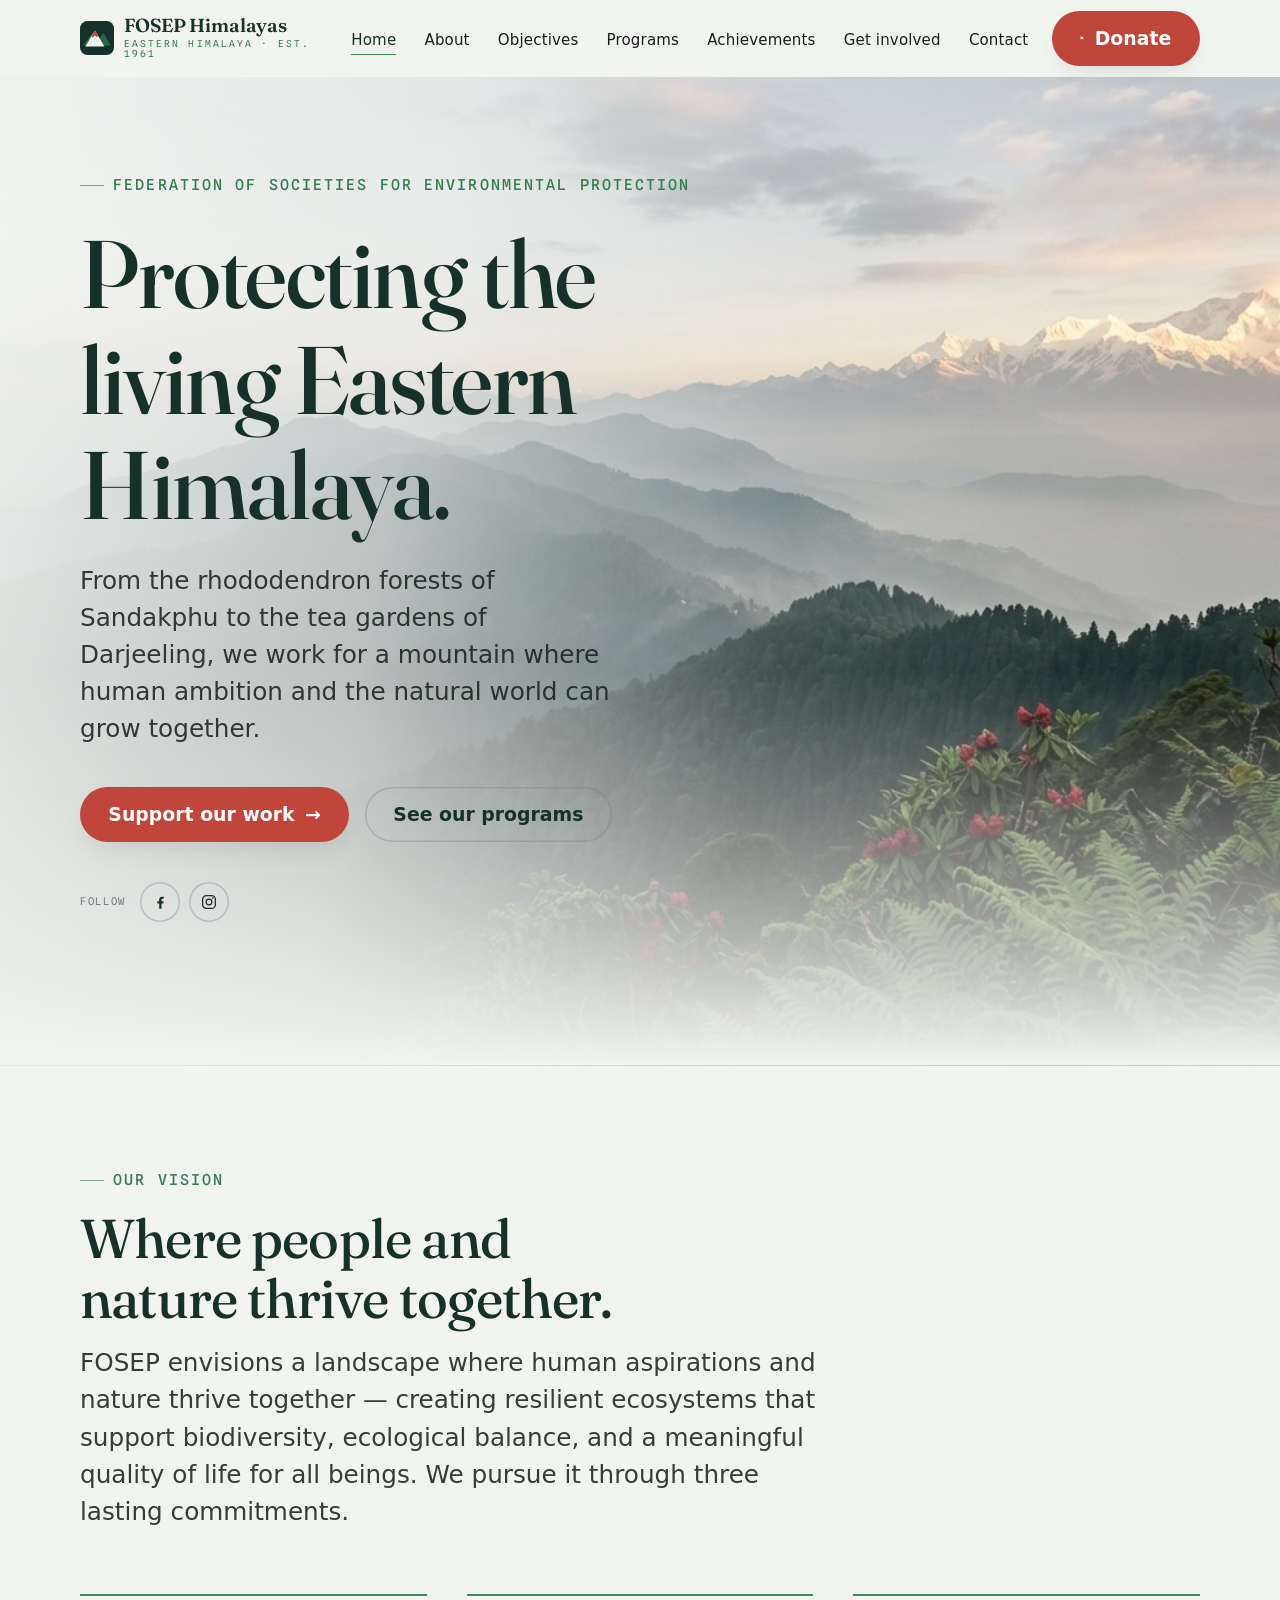
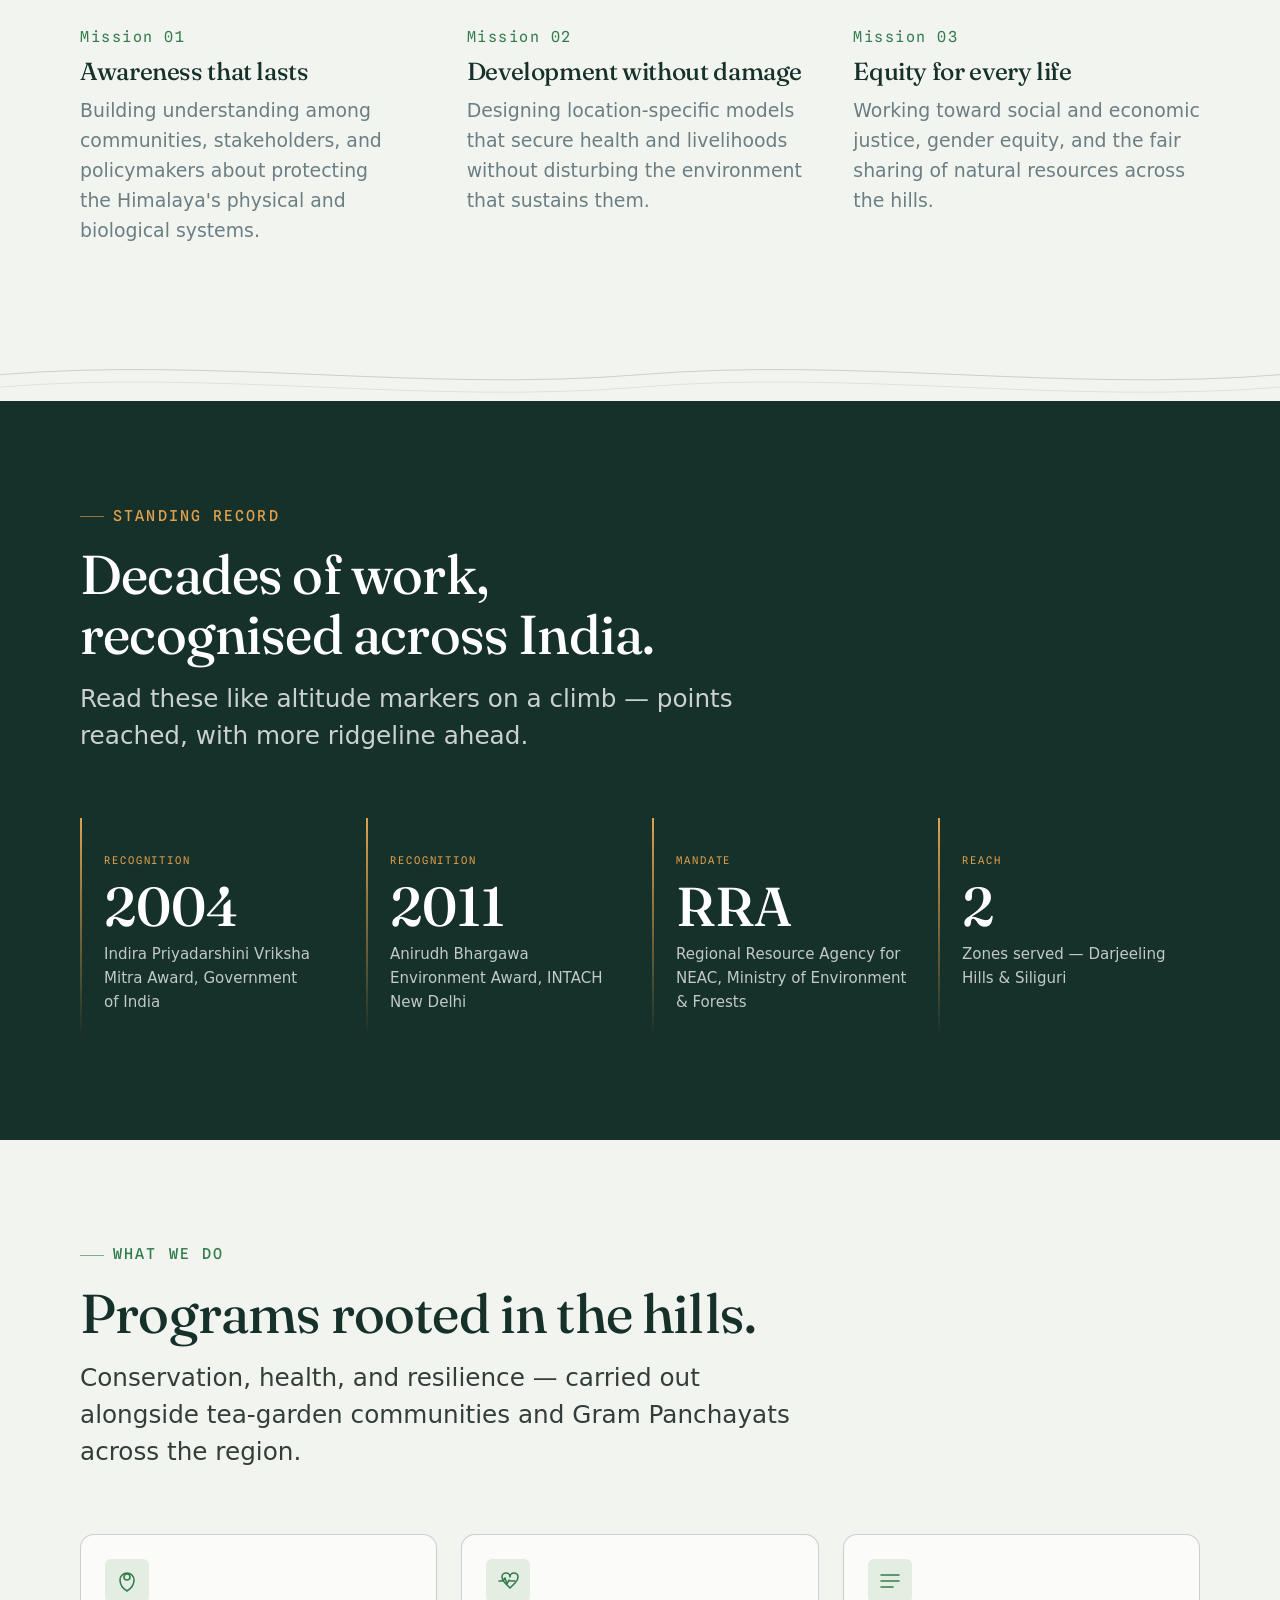
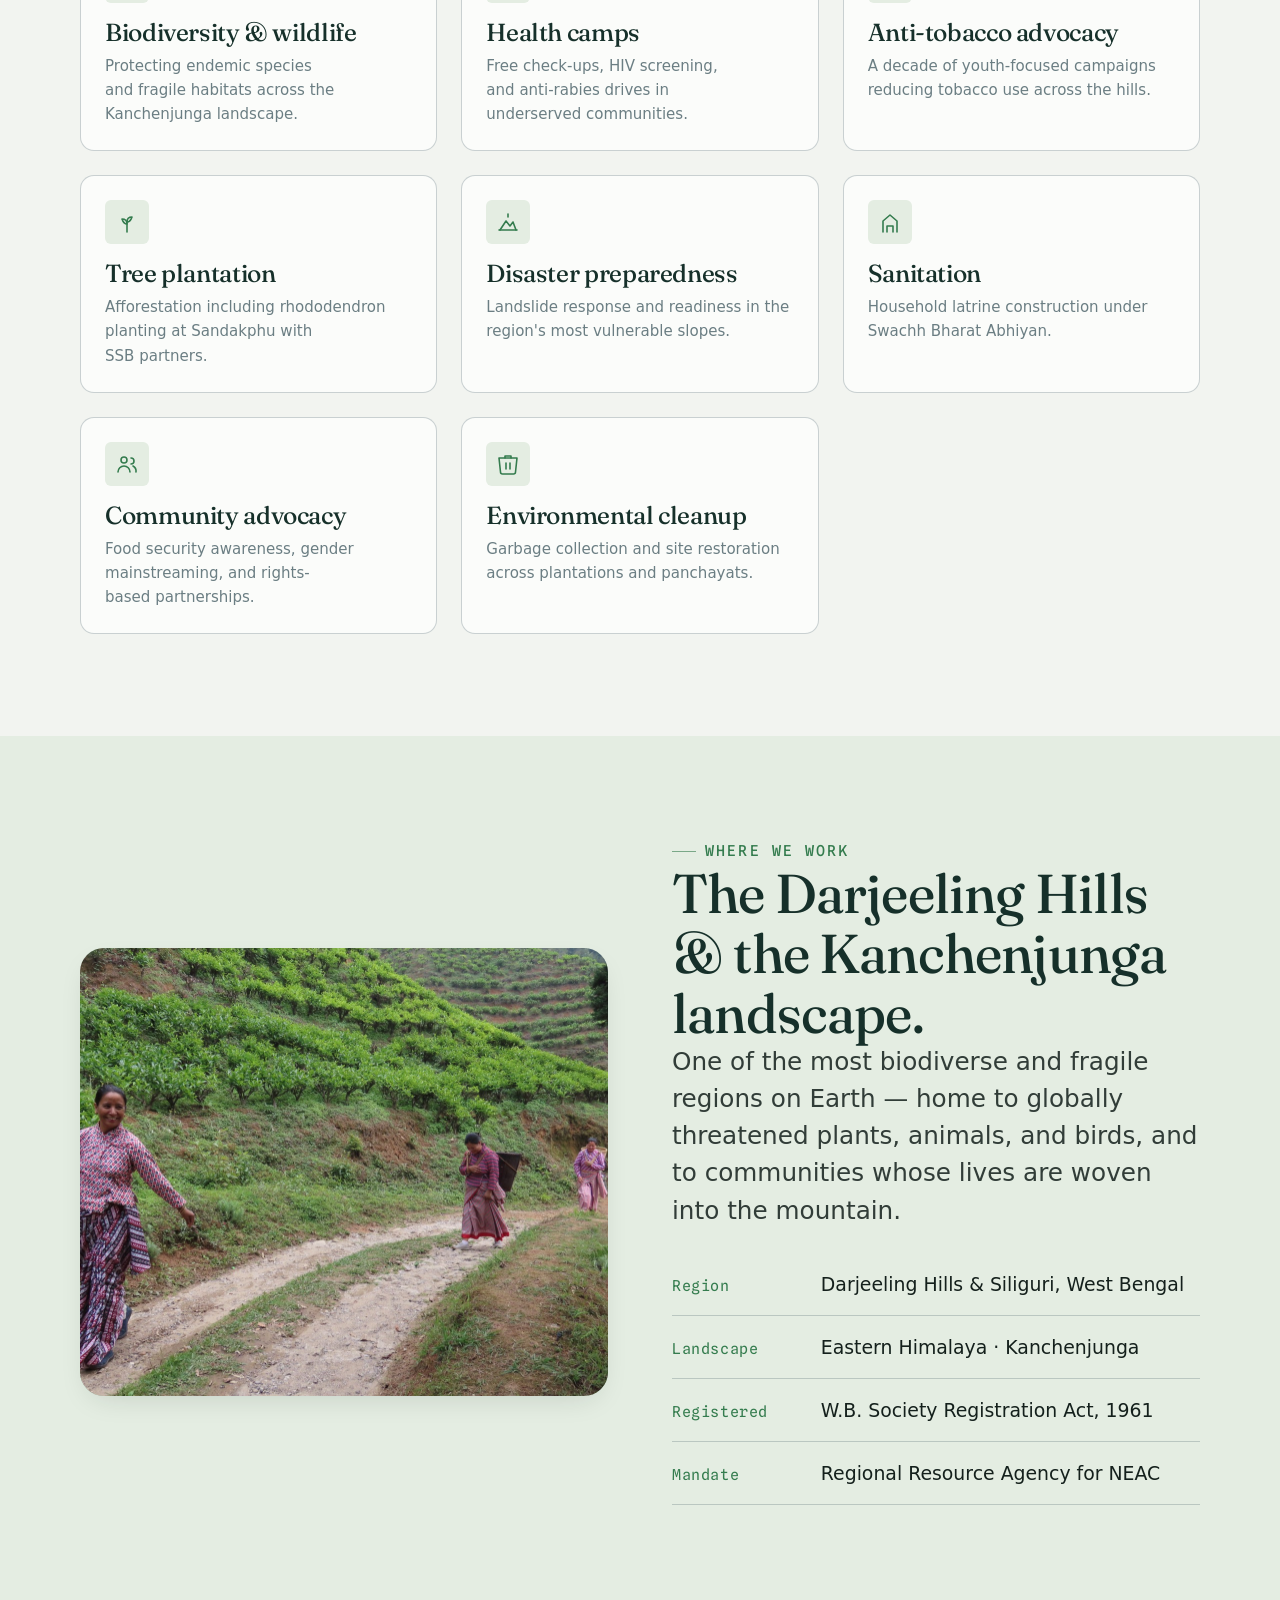
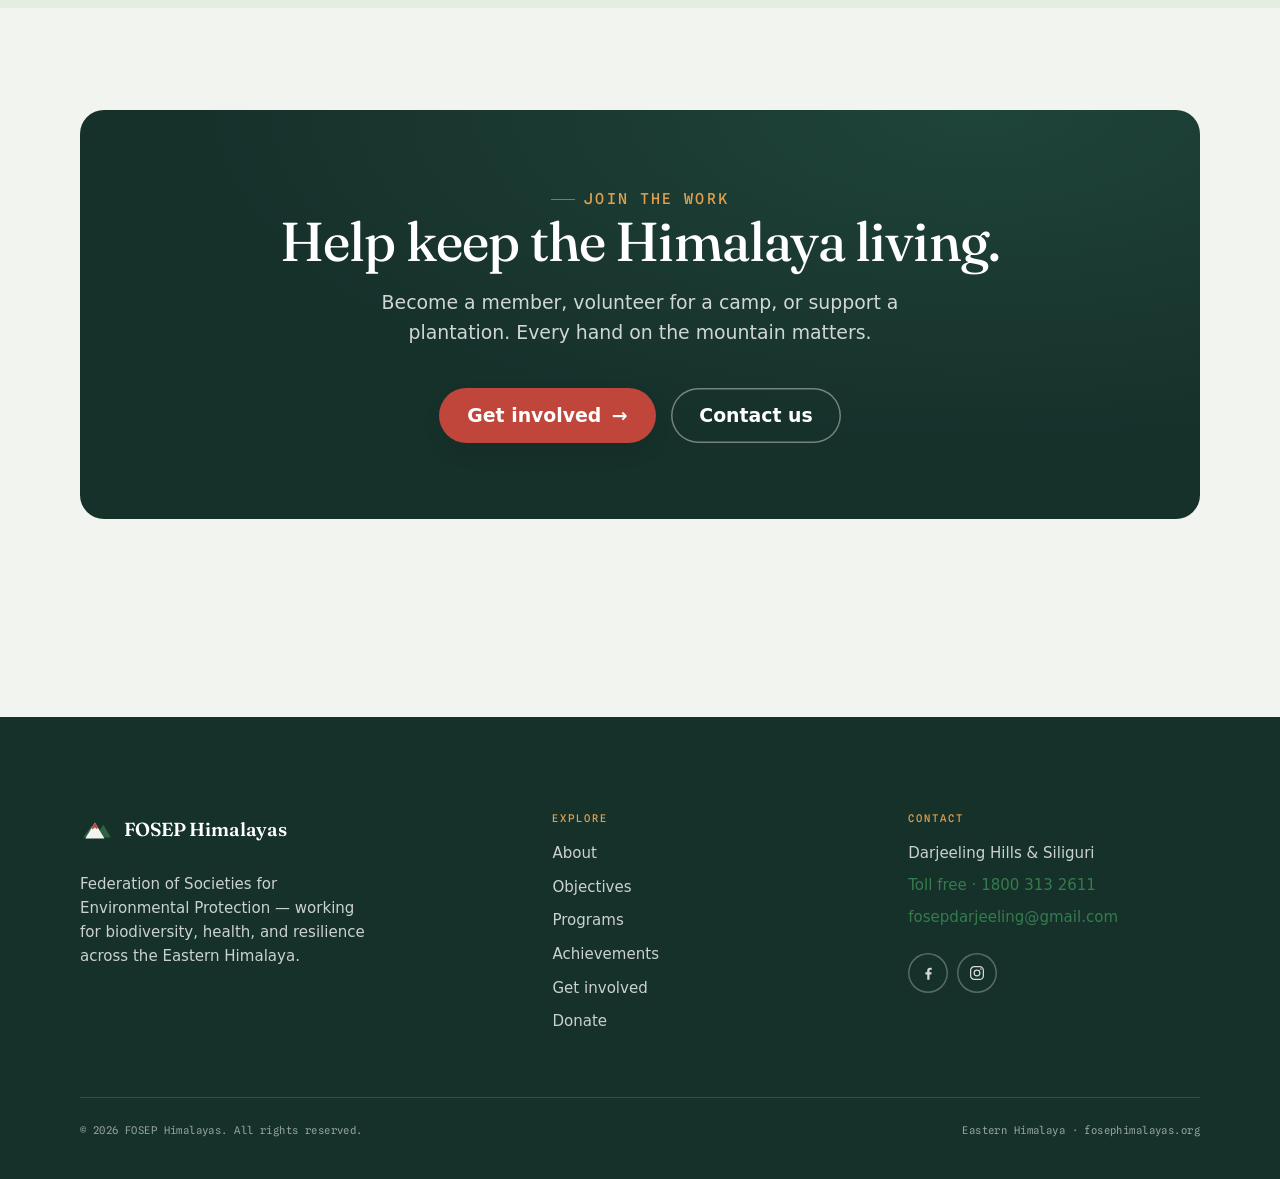
==== index.html @ 26ce8b6d "Update vision statement, header readability, and add social links - Replace the vision text on Home " ====
<!doctype html>
<html lang="en">
<head>
  <meta charset="utf-8">
  <meta name="viewport" content="width=device-width, initial-scale=1">
  <title>FOSEP Himalayas — Protecting the living Eastern Himalaya</title>
  <meta name="description" content="The Federation of Societies for Environmental Protection (FOSEP) works across the Darjeeling Hills and Siliguri for biodiversity, health, and community resilience in the Eastern Himalaya.">
  <link rel="icon" href="assets/icons/favicon.svg" type="image/svg+xml">
  <meta name="theme-color" content="#16302A">

  <!-- Open Graph -->
  <meta property="og:type" content="website">
  <meta property="og:title" content="FOSEP Himalayas — Protecting the living Eastern Himalaya">
  <meta property="og:description" content="Biodiversity, health, and community resilience across the Darjeeling Hills.">
  <meta property="og:url" content="https://fosephimalayas.org/">

  <!-- Fonts -->
  <link rel="preconnect" href="https://fonts.googleapis.com">
  <link rel="preconnect" href="https://fonts.gstatic.com" crossorigin>
  <link href="https://fonts.googleapis.com/css2?family=Fraunces:ital,opsz,wght@0,9..144,400..600;1,9..144,400..500&family=Hanken+Grotesque:wght@400;500;600;700&family=Spline+Sans+Mono:wght@400;500&display=swap" rel="stylesheet">

  <!-- Styles -->
  <link rel="stylesheet" href="assets/css/reset.css">
  <link rel="stylesheet" href="assets/css/tokens.css">
  <link rel="stylesheet" href="assets/css/base.css">
  <link rel="stylesheet" href="assets/css/components.css">
</head>
<body>
  <a class="skip-link" href="#main">Skip to content</a>

  <!-- ============ HEADER ============ -->
  <header class="site-header">
    <div class="container">
      <nav class="nav" aria-label="Primary">
        <a class="brand" href="index.html" aria-label="FOSEP Himalayas home">
          <img class="brand__mark" src="assets/icons/favicon.svg" alt="" width="34" height="34">
          <span class="brand__text">
            <span class="brand__name">FOSEP Himalayas</span>
            <span class="brand__sub">Eastern Himalaya · Est. 1961</span>
          </span>
        </a>

        <ul class="nav__menu" role="list">
          <li><a class="nav__link" aria-current="page" href="index.html">Home</a></li>
          <li><a class="nav__link" href="pages/about.html">About</a></li>
          <li><a class="nav__link" href="pages/objectives.html">Objectives</a></li>
          <li><a class="nav__link" href="pages/programs.html">Programs</a></li>
          <li><a class="nav__link" href="pages/achievements.html">Achievements</a></li>
          <li><a class="nav__link" href="pages/get-involved.html">Get involved</a></li>
          <li><a class="nav__link" href="pages/contact.html">Contact</a></li>
        </ul>

        <div class="nav__actions">
          <a class="btn btn--primary btn--donate" href="pages/donate.html"><svg class="heart" viewBox="0 0 24 24" width="18" height="18" fill="currentColor" aria-hidden="true"><path d="M12 21s-7.5-4.6-10-9.2C.4 8.6 2 5 5.4 5c2 0 3.3 1.1 4.1 2.3.4.6.5.7.5.7s.1-.1.5-.7C11.3 6.1 12.6 5 14.6 5 18 5 19.6 8.6 22 11.8 19.5 16.4 12 21 12 21Z"/></svg>Donate</a>
        </div>

        <button class="nav__toggle" type="button" aria-label="Toggle menu" aria-expanded="false" aria-controls="primary-menu">
          <span></span>
        </button>
      </nav>
    </div>
  </header>

  <main id="main">
    <!-- ============ HERO ============ -->
    <section class="hero">
      <div class="container hero__inner">
        <div class="hero__content">
          <span class="eyebrow">Federation of Societies for Environmental Protection</span>
          <h1>Protecting the living Eastern Himalaya.</h1>
          <p class="lead">From the rhododendron forests of Sandakphu to the tea gardens of Darjeeling, we work for a mountain where human ambition and the natural world can grow together.</p>
          <div class="hero__actions">
            <a class="btn btn--primary" href="pages/get-involved.html">Support our work <span class="arrow" aria-hidden="true">→</span></a>
            <a class="btn btn--ghost" href="pages/programs.html">See our programs</a>
          </div>
          <div class="socials hero__socials">
            <span class="socials__label">Follow</span>
            <a class="social" href="https://www.facebook.com/share/1D65cW1Aer/" target="_blank" rel="noopener" aria-label="FOSEP Himalayas on Facebook"><svg viewBox="0 0 24 24" fill="currentColor" aria-hidden="true"><path d="M14 21v-7h2.4l.4-2.9H14V9.2c0-.85.24-1.43 1.46-1.43H17V5.16c-.27-.04-1.2-.11-2.28-.11-2.26 0-3.8 1.38-3.8 3.9v2.18H8.5V14H11v7z"/></svg></a>
            <a class="social" href="https://www.instagram.com/salamander_ark_himalaya?igsh=MWNrcDMzOWppZ3k4Yg==" target="_blank" rel="noopener" aria-label="FOSEP Himalayas on Instagram"><svg viewBox="0 0 24 24" fill="none" stroke="currentColor" stroke-width="1.7" aria-hidden="true"><rect x="3.5" y="3.5" width="17" height="17" rx="5"/><circle cx="12" cy="12" r="3.8"/><circle cx="17.2" cy="6.8" r="1.1" fill="currentColor" stroke="none"/></svg></a>
          </div>
        </div>
      </div>

    </section>

    <!-- ============ MISSION / PILLARS ============ -->
    <section class="section" id="mission">
      <div class="container">
        <div class="section-head" data-reveal>
          <span class="eyebrow">Our vision</span>
          <h2>Where people and nature thrive together.</h2>
          <p class="lead measure">FOSEP envisions a landscape where human aspirations and nature thrive together — creating resilient ecosystems that support biodiversity, ecological balance, and a meaningful quality of life for all beings. We pursue it through three lasting commitments.</p>
        </div>

        <div class="pillars">
          <article class="pillar" data-reveal>
            <span class="pillar__no">Mission 01</span>
            <h3>Awareness that lasts</h3>
            <p>Building understanding among communities, stakeholders, and policymakers about protecting the Himalaya's physical and biological systems.</p>
          </article>
          <article class="pillar" data-reveal style="--reveal-delay:90ms">
            <span class="pillar__no">Mission 02</span>
            <h3>Development without damage</h3>
            <p>Designing location-specific models that secure health and livelihoods without disturbing the environment that sustains them.</p>
          </article>
          <article class="pillar" data-reveal style="--reveal-delay:180ms">
            <span class="pillar__no">Mission 03</span>
            <h3>Equity for every life</h3>
            <p>Working toward social and economic justice, gender equity, and the fair sharing of natural resources across the hills.</p>
          </article>
        </div>
      </div>
    </section>

    <!-- contour divider -->
    <svg class="contour" viewBox="0 0 1440 60" preserveAspectRatio="none" aria-hidden="true">
      <path d="M0,30 C240,10 480,50 720,30 C960,10 1200,50 1440,30" fill="none" stroke="currentColor" stroke-width="1"/>
      <path d="M0,44 C240,24 480,64 720,44 C960,24 1200,64 1440,44" fill="none" stroke="currentColor" stroke-width="1" opacity="0.5"/>
    </svg>

    <!-- ============ IMPACT / ELEVATION MARKERS ============ -->
    <section class="section impact" id="impact">
      <div class="container">
        <div class="section-head" data-reveal>
          <span class="eyebrow">Standing record</span>
          <h2>Decades of work, recognised across India.</h2>
          <p class="lead">Read these like altitude markers on a climb — points reached, with more ridgeline ahead.</p>
        </div>
        <div class="stats">
          <div class="stat" data-reveal>
            <span class="stat__alt">Recognition</span>
            <div class="stat__num">2004</div>
            <p class="stat__label">Indira Priyadarshini Vriksha Mitra Award, Government of India</p>
          </div>
          <div class="stat" data-reveal style="--reveal-delay:80ms">
            <span class="stat__alt">Recognition</span>
            <div class="stat__num">2011</div>
            <p class="stat__label">Anirudh Bhargawa Environment Award, INTACH New Delhi</p>
          </div>
          <div class="stat" data-reveal style="--reveal-delay:160ms">
            <span class="stat__alt">Mandate</span>
            <div class="stat__num">RRA</div>
            <p class="stat__label">Regional Resource Agency for NEAC, Ministry of Environment &amp; Forests</p>
          </div>
          <div class="stat" data-reveal style="--reveal-delay:240ms">
            <span class="stat__alt">Reach</span>
            <div class="stat__num">2</div>
            <p class="stat__label">Zones served — Darjeeling Hills &amp; Siliguri</p>
          </div>
        </div>
      </div>
    </section>

    <!-- ============ PROGRAMS ============ -->
    <section class="section" id="programs">
      <div class="container">
        <div class="section-head" data-reveal>
          <span class="eyebrow">What we do</span>
          <h2>Programs rooted in the hills.</h2>
          <p class="lead measure">Conservation, health, and resilience — carried out alongside tea-garden communities and Gram Panchayats across the region.</p>
        </div>

        <div class="cards">
          <article class="card" data-reveal>
            <span class="card__icon" aria-hidden="true">
              <svg viewBox="0 0 24 24" fill="none" stroke="currentColor" stroke-width="1.6" stroke-linecap="round" stroke-linejoin="round"><path d="M12 22c5-3 7-7 7-11a7 7 0 0 0-14 0c0 4 2 8 7 11Z"/><path d="M12 11a3 3 0 1 0 0-6 3 3 0 0 0 0 6Z"/></svg>
            </span>
            <h3>Biodiversity &amp; wildlife</h3>
            <p>Protecting endemic species and fragile habitats across the Kanchenjunga landscape.</p>
          </article>

          <article class="card" data-reveal style="--reveal-delay:60ms">
            <span class="card__icon" aria-hidden="true">
              <svg viewBox="0 0 24 24" fill="none" stroke="currentColor" stroke-width="1.6" stroke-linecap="round" stroke-linejoin="round"><path d="M19 14c1.5-1.5 3-3.5 3-6a4 4 0 0 0-8 0 4 4 0 0 0-8 0c0 2.5 1.5 4.5 3 6l5 5Z"/><path d="M3 12h4l2-3 2 6 2-4 1 1h5"/></svg>
            </span>
            <h3>Health camps</h3>
            <p>Free check-ups, HIV screening, and anti-rabies drives in underserved communities.</p>
          </article>

          <article class="card" data-reveal style="--reveal-delay:120ms">
            <span class="card__icon" aria-hidden="true">
              <svg viewBox="0 0 24 24" fill="none" stroke="currentColor" stroke-width="1.6" stroke-linecap="round" stroke-linejoin="round"><path d="M3 6h18"/><path d="M3 12h18"/><path d="M3 18h12"/></svg>
            </span>
            <h3>Anti-tobacco advocacy</h3>
            <p>A decade of youth-focused campaigns reducing tobacco use across the hills.</p>
          </article>

          <article class="card" data-reveal style="--reveal-delay:180ms">
            <span class="card__icon" aria-hidden="true">
              <svg viewBox="0 0 24 24" fill="none" stroke="currentColor" stroke-width="1.6" stroke-linecap="round" stroke-linejoin="round"><path d="M12 22V12"/><path d="M12 12c0-3 2-5 5-5-1 3-3 5-5 5Z"/><path d="M12 14c0-3-2-5-5-5 1 3 3 5 5 5Z"/></svg>
            </span>
            <h3>Tree plantation</h3>
            <p>Afforestation including rhododendron planting at Sandakphu with SSB partners.</p>
          </article>

          <article class="card" data-reveal style="--reveal-delay:240ms">
            <span class="card__icon" aria-hidden="true">
              <svg viewBox="0 0 24 24" fill="none" stroke="currentColor" stroke-width="1.6" stroke-linecap="round" stroke-linejoin="round"><path d="M3 20h18"/><path d="m4 20 6-9 4 5 3-4 3 8"/><path d="M12 4v3"/></svg>
            </span>
            <h3>Disaster preparedness</h3>
            <p>Landslide response and readiness in the region's most vulnerable slopes.</p>
          </article>

          <article class="card" data-reveal style="--reveal-delay:300ms">
            <span class="card__icon" aria-hidden="true">
              <svg viewBox="0 0 24 24" fill="none" stroke="currentColor" stroke-width="1.6" stroke-linecap="round" stroke-linejoin="round"><path d="M5 22V11l7-6 7 6v11"/><path d="M9 22v-6h6v6"/></svg>
            </span>
            <h3>Sanitation</h3>
            <p>Household latrine construction under Swachh Bharat Abhiyan.</p>
          </article>

          <article class="card" data-reveal style="--reveal-delay:360ms">
            <span class="card__icon" aria-hidden="true">
              <svg viewBox="0 0 24 24" fill="none" stroke="currentColor" stroke-width="1.6" stroke-linecap="round" stroke-linejoin="round"><circle cx="9" cy="8" r="3"/><path d="M3 20a6 6 0 0 1 12 0"/><path d="M16 6a3 3 0 0 1 0 6"/><path d="M18 14a6 6 0 0 1 3 6"/></svg>
            </span>
            <h3>Community advocacy</h3>
            <p>Food security awareness, gender mainstreaming, and rights-based partnerships.</p>
          </article>

          <article class="card" data-reveal style="--reveal-delay:420ms">
            <span class="card__icon" aria-hidden="true">
              <svg viewBox="0 0 24 24" fill="none" stroke="currentColor" stroke-width="1.6" stroke-linecap="round" stroke-linejoin="round"><path d="M3 6h18l-1.5 14a2 2 0 0 1-2 2H6.5a2 2 0 0 1-2-2L3 6Z"/><path d="M9 6V4h6v2"/><path d="M10 11v6M14 11v6"/></svg>
            </span>
            <h3>Environmental cleanup</h3>
            <p>Garbage collection and site restoration across plantations and panchayats.</p>
          </article>
        </div>
      </div>
    </section>

    <!-- ============ WHERE WE WORK ============ -->
    <section class="section" style="background:var(--moss-tint)">
      <div class="container">
        <div class="split">
          <div class="split__media" data-reveal>
            <img src="assets/img/tea-garden.jpg" alt="Tea-garden workers carrying baskets along a path through the hillside plantations of Darjeeling" width="1600" height="900" loading="lazy">
          </div>
          <div data-reveal style="--reveal-delay:120ms">
            <span class="eyebrow">Where we work</span>
            <h2>The Darjeeling Hills &amp; the Kanchenjunga landscape.</h2>
            <p class="lead">One of the most biodiverse and fragile regions on Earth — home to globally threatened plants, animals, and birds, and to communities whose lives are woven into the mountain.</p>
            <div class="facts">
              <div class="fact"><span class="fact__key">Region</span><span class="fact__val">Darjeeling Hills &amp; Siliguri, West Bengal</span></div>
              <div class="fact"><span class="fact__key">Landscape</span><span class="fact__val">Eastern Himalaya · Kanchenjunga</span></div>
              <div class="fact"><span class="fact__key">Registered</span><span class="fact__val">W.B. Society Registration Act, 1961</span></div>
              <div class="fact"><span class="fact__key">Mandate</span><span class="fact__val">Regional Resource Agency for NEAC</span></div>
            </div>
          </div>
        </div>
      </div>
    </section>

    <!-- ============ CTA ============ -->
    <section class="section">
      <div class="container">
        <div class="cta-band" data-reveal>
          <span class="eyebrow on-dark">Join the work</span>
          <h2>Help keep the Himalaya living.</h2>
          <p>Become a member, volunteer for a camp, or support a plantation. Every hand on the mountain matters.</p>
          <div class="hero__actions">
            <a class="btn btn--primary" href="pages/get-involved.html">Get involved <span class="arrow" aria-hidden="true">→</span></a>
            <a class="btn btn--on-dark" href="pages/contact.html">Contact us</a>
          </div>
        </div>
      </div>
    </section>
  </main>

  <!-- ============ FOOTER ============ -->
  <footer class="site-footer">
    <div class="container">
      <div class="footer__grid">
        <div>
          <a class="brand" href="index.html" aria-label="FOSEP Himalayas home">
            <img class="brand__mark" src="assets/icons/favicon.svg" alt="" width="34" height="34">
            <span class="brand__text"><span class="brand__name">FOSEP Himalayas</span></span>
          </a>
          <p class="footer__about">Federation of Societies for Environmental Protection — working for biodiversity, health, and resilience across the Eastern Himalaya.</p>
        </div>

        <div>
          <h4>Explore</h4>
          <div class="footer__links">
            <a href="pages/about.html">About</a>
            <a href="pages/objectives.html">Objectives</a>
            <a href="pages/programs.html">Programs</a>
            <a href="pages/achievements.html">Achievements</a>
            <a href="pages/get-involved.html">Get involved</a>
            <a href="pages/donate.html">Donate</a>
          </div>
        </div>

        <div>
          <h4>Contact</h4>
          <div class="footer__contact">
            <span>Darjeeling Hills &amp; Siliguri</span>
            <a href="tel:18003132611">Toll free · 1800 313 2611</a>
            <a href="mailto:fosepdarjeeling@gmail.com">fosepdarjeeling@gmail.com</a>
          </div>
            <div class="socials socials--footer"><a class="social" href="https://www.facebook.com/share/1D65cW1Aer/" target="_blank" rel="noopener" aria-label="FOSEP Himalayas on Facebook"><svg viewBox="0 0 24 24" fill="currentColor" aria-hidden="true"><path d="M14 21v-7h2.4l.4-2.9H14V9.2c0-.85.24-1.43 1.46-1.43H17V5.16c-.27-.04-1.2-.11-2.28-.11-2.26 0-3.8 1.38-3.8 3.9v2.18H8.5V14H11v7z"/></svg></a><a class="social" href="https://www.instagram.com/salamander_ark_himalaya?igsh=MWNrcDMzOWppZ3k4Yg==" target="_blank" rel="noopener" aria-label="FOSEP Himalayas on Instagram"><svg viewBox="0 0 24 24" fill="none" stroke="currentColor" stroke-width="1.7" aria-hidden="true"><rect x="3.5" y="3.5" width="17" height="17" rx="5"/><circle cx="12" cy="12" r="3.8"/><circle cx="17.2" cy="6.8" r="1.1" fill="currentColor" stroke="none"/></svg></a></div>
        </div>
      </div>

      <div class="footer__bottom">
        <span>© <span data-year>2026</span> FOSEP Himalayas. All rights reserved.</span>
        <span>Eastern Himalaya · fosephimalayas.org</span>
      </div>
    </div>
  </footer>

  <script src="assets/js/main.js" defer></script>
</body>
</html>
---- assets/css/tokens.css ----
/* ============================================================
   tokens.css — design tokens for "Altitude"
   Palette, type scale, spacing, radii, shadows, motion.
   ============================================================ */
:root {
  /* ---- Color: grounded in the Eastern Himalaya ---- */
  --spruce:        #16302A;  /* primary dark — header, footer, ridgelines */
  --spruce-700:    #1F4439;
  --fern:          #3E8E5A;  /* living green — links, icons, eco accents */
  --fern-600:      #347C4E;
  --moss-tint:     #E4EDE2;  /* soft green section wash */
  --mist:          #F2F4F0;  /* page background (cool, not cream) */
  --mist-200:      #E8ECE6;
  --rhododendron:  #C0453A;  /* bold accent — CTAs, key highlights */
  --rhododendron-600:#A6392F;
  --dawn:          #E0A04D;  /* gold accent, sparing */
  --slate:         #6B7E83;  /* muted text, hairlines */
  --ink:           #14201C;  /* body text */
  --paper:         #FBFCFA;  /* card surface */

  /* ---- Semantic ---- */
  --bg:            var(--mist);
  --surface:       var(--paper);
  --text:          var(--ink);
  --text-muted:    var(--slate);
  --line:          color-mix(in srgb, var(--slate) 35%, transparent);
  --accent:        var(--rhododendron);
  --eco:           var(--fern);

  /* ---- Typography ---- */
  --font-display: "Fraunces", Georgia, "Times New Roman", serif;
  --font-body:    "Hanken Grotesque", system-ui, -apple-system, "Segoe UI", sans-serif;
  --font-mono:    "Spline Sans Mono", ui-monospace, "SFMono-Regular", Menlo, monospace;

  /* Fluid type scale (1.25 ratio, 320 → 1280px) */
  --step--1: clamp(0.83rem, 0.78rem + 0.22vw, 0.94rem);
  --step-0:  clamp(1.00rem, 0.93rem + 0.33vw, 1.18rem);
  --step-1:  clamp(1.20rem, 1.08rem + 0.58vw, 1.55rem);
  --step-2:  clamp(1.44rem, 1.25rem + 0.95vw, 2.05rem);
  --step-3:  clamp(1.73rem, 1.43rem + 1.49vw, 2.70rem);
  --step-4:  clamp(2.07rem, 1.62rem + 2.25vw, 3.55rem);
  --step-5:  clamp(2.49rem, 1.81rem + 3.38vw, 4.70rem);
  --step-6:  clamp(2.99rem, 1.98rem + 5.02vw, 6.20rem);

  /* ---- Spacing scale ---- */
  --space-2xs: 0.375rem;
  --space-xs:  0.625rem;
  --space-sm:  1rem;
  --space-md:  1.5rem;
  --space-lg:  2.5rem;
  --space-xl:  4rem;
  --space-2xl: 6rem;
  --space-3xl: 9rem;

  /* ---- Layout ---- */
  --container: 76rem;     /* ~1216px */
  --container-narrow: 52rem;
  --gutter: clamp(1.25rem, 4vw, 3rem);

  /* ---- Radii ---- */
  --radius-sm: 6px;
  --radius:    14px;
  --radius-lg: 24px;
  --radius-pill: 999px;

  /* ---- Shadows (soft, mountain-mist) ---- */
  --shadow-sm: 0 1px 2px rgba(20, 32, 28, 0.06);
  --shadow:    0 10px 30px -12px rgba(20, 32, 28, 0.18);
  --shadow-lg: 0 30px 60px -20px rgba(20, 32, 28, 0.28);

  /* ---- Motion ---- */
  --ease: cubic-bezier(0.22, 1, 0.36, 1);
  --ease-out: cubic-bezier(0.16, 1, 0.3, 1);
  --dur-fast: 180ms;
  --dur: 360ms;
  --dur-slow: 700ms;
}
---- assets/css/base.css ----
/* ============================================================
   base.css — typography, layout primitives, utilities
   ============================================================ */
body {
  font-family: var(--font-body);
  font-size: var(--step-0);
  font-weight: 400;
  color: var(--text);
  background: var(--bg);
  font-optical-sizing: auto;
}

/* ---- Headings ---- */
h1, h2, h3, h4 {
  font-family: var(--font-display);
  font-weight: 460;
  font-optical-sizing: auto;
  letter-spacing: -0.015em;
  color: var(--spruce);
}
h1 { font-size: var(--step-6); font-weight: 500; }
h2 { font-size: var(--step-4); }
h3 { font-size: var(--step-2); }
h4 { font-size: var(--step-1); font-weight: 500; }

a { color: var(--fern-600); transition: color var(--dur-fast) var(--ease); }
a:hover { color: var(--rhododendron); }

strong { font-weight: 600; }

/* ---- Layout primitives ---- */
.container {
  width: 100%;
  max-width: var(--container);
  margin-inline: auto;
  padding-inline: var(--gutter);
}
.container.narrow { max-width: var(--container-narrow); }

.section { padding-block: clamp(3.5rem, 8vw, var(--space-3xl)); }
.section.tight { padding-block: clamp(2.5rem, 5vw, var(--space-2xl)); }

/* ---- Eyebrow / label (encodes provenance, not decoration) ---- */
.eyebrow {
  font-family: var(--font-mono);
  font-size: var(--step--1);
  font-weight: 500;
  letter-spacing: 0.14em;
  text-transform: uppercase;
  color: var(--fern-600);
  display: block;          /* normal text flow so long labels wrap word-by-word */
  max-width: 100%;
}
.eyebrow::before {       /* leading hairline, inline so the text can wrap past it */
  content: "";
  display: inline-block;
  width: 1.6em;
  height: 1px;
  margin-right: 0.6em;
  vertical-align: middle;
  background: currentColor;
  opacity: 0.6;
}
.eyebrow.on-dark { color: var(--dawn); }

/* ---- Lead paragraph ---- */
.lead {
  font-size: var(--step-1);
  line-height: 1.5;
  color: color-mix(in srgb, var(--ink) 86%, transparent);
}

.measure { max-width: 60ch; }
.text-center { text-align: center; }
.muted { color: var(--text-muted); }

/* ---- Utilities ---- */
.visually-hidden {
  position: absolute !important;
  width: 1px; height: 1px;
  padding: 0; margin: -1px;
  overflow: hidden; clip: rect(0,0,0,0);
  white-space: nowrap; border: 0;
}

.skip-link {
  position: absolute;
  left: var(--gutter); top: -100px;
  z-index: 200;
  background: var(--spruce);
  color: #fff;
  padding: 0.6em 1em;
  border-radius: var(--radius-sm);
  transition: top var(--dur-fast) var(--ease);
}
.skip-link:focus { top: var(--space-sm); color: #fff; }
---- assets/css/components.css ----
/* ============================================================
   components.css — nav, buttons, hero, cards, stats, footer
   ============================================================ */

/* ---------- Buttons ---------- */
.btn {
  display: inline-flex;
  align-items: center;
  gap: 0.55em;
  font-family: var(--font-body);
  font-weight: 600;
  font-size: var(--step-0);
  line-height: 1;
  padding: 0.95em 1.5em;
  border-radius: var(--radius-pill);
  transition: transform var(--dur-fast) var(--ease),
              background-color var(--dur-fast) var(--ease),
              box-shadow var(--dur-fast) var(--ease),
              color var(--dur-fast) var(--ease);
  will-change: transform;
}
.btn:hover { transform: translateY(-2px); }
.btn:active { transform: translateY(0); }

.btn--primary { background: var(--rhododendron); color: #fff; box-shadow: var(--shadow); }
.btn--primary:hover { background: var(--rhododendron-600); color: #fff; }

.btn--solid { background: var(--spruce); color: #fff; }
.btn--solid:hover { background: var(--spruce-700); color: #fff; }

.btn--ghost { color: var(--spruce); box-shadow: inset 0 0 0 1.5px var(--line); }
.btn--ghost:hover { color: var(--spruce); box-shadow: inset 0 0 0 1.5px var(--spruce); }

.btn--on-dark { color: #fff; box-shadow: inset 0 0 0 1.5px rgba(255,255,255,0.4); }
.btn--on-dark:hover { color: var(--spruce); background: #fff; }

/* Donate button — the one element we want everyone to find */
.btn--donate { background: var(--rhododendron); color: #fff; box-shadow: var(--shadow); }
.btn--donate:hover { background: var(--rhododendron-600); color: #fff; }
.btn--donate .heart { transition: transform var(--dur-fast) var(--ease); }
.btn--donate:hover .heart { transform: scale(1.18); }
@media (prefers-reduced-motion: no-preference) {
  .nav__actions .btn--donate { animation: donate-glow 3.4s var(--ease) infinite; }
  @keyframes donate-glow {
    0%, 100% { box-shadow: var(--shadow); }
    50%      { box-shadow: 0 0 0 5px color-mix(in srgb, var(--rhododendron) 22%, transparent); }
  }
}

.btn .arrow { transition: transform var(--dur-fast) var(--ease); }
.btn:hover .arrow { transform: translateX(3px); }

/* ---------- Header / Nav ---------- */
.site-header {
  position: sticky;
  top: 0;
  z-index: 100;
  background: color-mix(in srgb, var(--mist) 82%, transparent);
  backdrop-filter: saturate(1.4) blur(12px);
  -webkit-backdrop-filter: saturate(1.4) blur(12px);
  border-bottom: 1px solid transparent;
  transition: border-color var(--dur) var(--ease), background-color var(--dur) var(--ease);
}
.site-header.is-scrolled {
  border-bottom-color: var(--line);
  background: color-mix(in srgb, var(--mist) 94%, transparent);
}
.nav {
  display: flex;
  align-items: center;
  justify-content: space-between;
  gap: var(--space-md);
  min-height: 4.75rem;
}

/* Wordmark */
.brand { display: inline-flex; align-items: center; gap: 0.6rem; }
.brand__mark { width: 34px; height: 34px; flex: none; }
.brand__text { display: flex; flex-direction: column; line-height: 1; }
.brand__name {
  font-family: var(--font-display);
  font-weight: 600;
  font-size: 1.18rem;
  letter-spacing: -0.01em;
  color: var(--spruce);
}
.brand__sub {
  font-family: var(--font-mono);
  font-size: 0.6rem;
  letter-spacing: 0.22em;
  text-transform: uppercase;
  color: var(--fern-600);
  margin-top: 3px;
}

.nav__menu {
  display: flex;
  align-items: center;
  gap: clamp(1rem, 2.2vw, 2rem);
}
.nav__link {
  font-size: var(--step--1);
  font-weight: 500;
  letter-spacing: 0.01em;
  color: var(--ink);
  position: relative;
  padding-block: 0.4rem;
  white-space: nowrap;
}
.nav__link::after {
  content: "";
  position: absolute;
  left: 0; bottom: 0;
  width: 100%; height: 1.5px;
  background: var(--fern);
  transform: scaleX(0);
  transform-origin: left;
  transition: transform var(--dur) var(--ease);
}
.nav__link:hover { color: var(--spruce); }
.nav__link:hover::after,
.nav__link[aria-current="page"]::after { transform: scaleX(1); }
.nav__link[aria-current="page"] { color: var(--spruce); }

.nav__actions { display: flex; align-items: center; gap: var(--space-sm); }

/* Mobile toggle */
.nav__toggle {
  display: none;
  width: 44px; height: 44px;
  align-items: center; justify-content: center;
}
.nav__toggle span,
.nav__toggle span::before,
.nav__toggle span::after {
  content: "";
  display: block;
  width: 22px; height: 2px;
  background: var(--spruce);
  border-radius: 2px;
  transition: transform var(--dur) var(--ease), opacity var(--dur-fast) var(--ease);
}
.nav__toggle span::before { transform: translateY(-7px); }
.nav__toggle span::after  { transform: translateY(5px); }
.nav__toggle span { position: relative; }
.nav__toggle span::before, .nav__toggle span::after { position: absolute; }
.nav.is-open .nav__toggle span { background: transparent; }
.nav.is-open .nav__toggle span::before { transform: rotate(45deg); }
.nav.is-open .nav__toggle span::after  { transform: rotate(-45deg); }

@media (max-width: 920px) {
  .nav__toggle { display: inline-flex; }
  .nav__menu, .nav__actions {
    position: fixed;
    inset: 4.75rem 0 auto 0;
    flex-direction: column;
    align-items: flex-start;
    gap: var(--space-md);
    background: var(--mist);
    padding: var(--space-lg) var(--gutter);
    border-bottom: 1px solid var(--line);
    transform: translateY(-12px);
    opacity: 0;
    pointer-events: none;
    transition: opacity var(--dur) var(--ease), transform var(--dur) var(--ease);
  }
  .nav__actions { inset-block-start: auto; border-bottom: none; padding-top: 0; }
  .nav.is-open .nav__menu,
  .nav.is-open .nav__actions {
    transform: translateY(0);
    opacity: 1;
    pointer-events: auto;
  }
  .nav__menu { box-shadow: var(--shadow); }
  .nav__link { font-size: var(--step-1); }
}

/* ---------- Hero with parallax ridgelines ---------- */
.hero {
  position: relative;
  overflow: hidden;
  min-height: clamp(620px, 92vh, 920px);
  display: flex;
  align-items: center;
  background-color: var(--mist);
  /* Photo + scrim: light wash on the left for the headline, fade to mist at the
     bottom so the image blends into the page. Keeps the rhododendron foreground. */
  background-image:
    linear-gradient(100deg,
      rgba(242,244,240,0.95) 0%,
      rgba(242,244,240,0.72) 32%,
      rgba(242,244,240,0.18) 60%,
      rgba(242,244,240,0) 82%),
    linear-gradient(180deg,
      rgba(242,244,240,0) 60%,
      rgba(242,244,240,0.75) 90%,
      var(--mist) 100%),
    url("../img/hero.jpg");
  background-size: cover, cover, cover;
  background-position: center, center, center 38%;
  background-repeat: no-repeat;
}
/* On narrow screens the headline sits up top, so wash from the top instead */
@media (max-width: 760px) {
  .hero {
    background-image:
      linear-gradient(180deg,
        rgba(242,244,240,0.96) 0%,
        rgba(242,244,240,0.78) 34%,
        rgba(242,244,240,0.2) 62%,
        rgba(242,244,240,0) 82%),
      linear-gradient(180deg,
        rgba(242,244,240,0) 78%,
        var(--mist) 100%),
      url("../img/hero.jpg");
    background-position: center, center, center 30%;
  }
}
.hero__inner { position: relative; z-index: 5; min-width: 0; padding-block: var(--space-2xl) var(--space-3xl); }
.hero__content { max-width: 40rem; }
.hero h1 { margin-top: var(--space-md); color: var(--spruce); }
.hero .lead { margin-top: var(--space-md); max-width: 34rem; }
.hero__actions {
  margin-top: var(--space-lg);
  display: flex;
  flex-wrap: wrap;
  gap: var(--space-sm);
}

/* Ridgeline layers */
.ridges {
  position: absolute;
  inset: 0;
  z-index: 1;
  pointer-events: none;
}
.ridge {
  position: absolute;
  left: -2%;
  width: 104%;
  bottom: 0;
  will-change: transform;
}
.ridge svg { width: 100%; height: auto; display: block; }
.ridge svg path { fill: var(--spruce); } /* CSS sets fill; var() is invalid in SVG attributes */
.ridge--1 { bottom: 0;    opacity: 1;    z-index: 4; }
.ridge--2 { bottom: 6%;   opacity: 0.55; z-index: 3; }
.ridge--3 { bottom: 13%;  opacity: 0.32; z-index: 2; }
.ridge--4 { bottom: 21%;  opacity: 0.18; z-index: 1; }

/* sun / dawn glow */
.hero__glow {
  position: absolute;
  z-index: 0;
  top: 14%; right: 12%;
  width: clamp(180px, 26vw, 360px);
  aspect-ratio: 1;
  background: radial-gradient(circle, rgba(224,160,77,0.55), rgba(224,160,77,0) 62%);
  filter: blur(6px);
}

/* scroll cue */
.hero__cue {
  position: absolute;
  z-index: 5;
  left: 50%; bottom: 1.6rem;
  transform: translateX(-50%);
  display: inline-flex;
  flex-direction: column;
  align-items: center;
  gap: 0.5rem;
  font-family: var(--font-mono);
  font-size: 0.66rem;
  letter-spacing: 0.22em;
  text-transform: uppercase;
  color: var(--spruce);
  opacity: 0.7;
}
.hero__cue .line {
  width: 1px; height: 34px;
  background: linear-gradient(var(--spruce), transparent);
  animation: cue 2.2s var(--ease) infinite;
}
@keyframes cue {
  0%   { transform: scaleY(0); transform-origin: top; }
  40%  { transform: scaleY(1); transform-origin: top; }
  60%  { transform: scaleY(1); transform-origin: bottom; }
  100% { transform: scaleY(0); transform-origin: bottom; }
}

/* ---------- Contour divider ---------- */
.contour {
  display: block;
  width: 100%;
  height: auto;
  color: var(--line);
}

/* ---------- Mission / pillars ---------- */
.pillars {
  display: grid;
  grid-template-columns: repeat(auto-fit, minmax(min(100%, 16rem), 1fr));
  gap: var(--space-lg);
  margin-top: var(--space-xl);
}
.pillar { position: relative; padding-top: var(--space-md); border-top: 2px solid var(--fern); }
.pillar__no {
  font-family: var(--font-mono);
  font-size: var(--step--1);
  color: var(--fern-600);
  letter-spacing: 0.1em;
}
.pillar h3 { margin-top: 0.5rem; font-size: var(--step-1); }
.pillar p { margin-top: 0.6rem; color: var(--text-muted); }

/* ---------- Impact: elevation markers ---------- */
.impact { background: var(--spruce); color: #fff; position: relative; overflow: hidden; }
.impact h2 { color: #fff; }
.impact .eyebrow { color: var(--dawn); }
.impact .lead { color: rgba(255,255,255,0.78); }
.stats {
  display: grid;
  grid-template-columns: repeat(auto-fit, minmax(min(100%, 13rem), 1fr));
  gap: var(--space-md);
  margin-top: var(--space-xl);
}
.stat {
  position: relative;
  padding: var(--space-md) 0 var(--space-md) var(--space-md);
}
.stat::before { /* elevation tick */
  content: "";
  position: absolute;
  left: 0; top: 0; bottom: 0;
  width: 2px;
  background: linear-gradient(var(--dawn), transparent);
}
.stat__alt {
  font-family: var(--font-mono);
  font-size: 0.66rem;
  letter-spacing: 0.18em;
  color: var(--dawn);
  text-transform: uppercase;
}
.stat__num {
  font-family: var(--font-display);
  font-size: var(--step-4);
  font-weight: 500;
  line-height: 1;
  margin-top: 0.4rem;
  color: #fff;
}
.stat__label { margin-top: 0.5rem; color: rgba(255,255,255,0.74); font-size: var(--step--1); }

/* ---------- Program cards ---------- */
.cards {
  display: grid;
  grid-template-columns: repeat(auto-fill, minmax(min(100%, 17rem), 1fr));
  gap: var(--space-md);
  margin-top: var(--space-xl);
}
.card {
  position: relative;
  background: var(--surface);
  border: 1px solid var(--line);
  border-radius: var(--radius);
  padding: var(--space-md);
  transition: transform var(--dur) var(--ease), box-shadow var(--dur) var(--ease),
              border-color var(--dur) var(--ease);
  overflow: hidden;
}
.card:hover { transform: translateY(-4px); box-shadow: var(--shadow); border-color: transparent; }
.card__icon {
  width: 44px; height: 44px;
  display: grid; place-items: center;
  border-radius: var(--radius-sm);
  background: var(--moss-tint);
  color: var(--fern-600);
  margin-bottom: var(--space-sm);
}
.card__icon svg { width: 24px; height: 24px; }
.card h3 { font-size: var(--step-1); }
.card p { margin-top: 0.5rem; color: var(--text-muted); font-size: var(--step--1); }
.card::after { /* corner bloom on hover */
  content: "";
  position: absolute;
  right: -30px; top: -30px;
  width: 80px; height: 80px;
  border-radius: 50%;
  background: radial-gradient(circle, color-mix(in srgb, var(--rhododendron) 18%, transparent), transparent 70%);
  opacity: 0;
  transition: opacity var(--dur) var(--ease);
}
.card:hover::after { opacity: 1; }

/* ---------- Split / where we work ---------- */
.split {
  display: grid;
  grid-template-columns: 1fr 1fr;
  gap: clamp(2rem, 5vw, var(--space-2xl));
  align-items: center;
}
@media (max-width: 820px) { .split { grid-template-columns: 1fr; } }
.split__media {
  position: relative;
  aspect-ratio: 4 / 3.4;
  border-radius: var(--radius-lg);
  overflow: hidden;
  background:
    linear-gradient(180deg, #cfe0d3, #93b39a);
  box-shadow: var(--shadow);
}
.split__media .placeholder-note {
  position: absolute; inset: auto 0 0 0;
  padding: 0.5rem 0.8rem;
  font-family: var(--font-mono);
  font-size: 0.6rem; letter-spacing: 0.1em;
  color: var(--spruce);
  background: rgba(255,255,255,0.6);
}
.split__media img { width: 100%; height: 100%; object-fit: cover; }

/* ============================================================
   Imagery: figures, galleries, landscape bands
   ============================================================ */

/* Generic rounded media figure with optional caption */
.figure { margin: 0; }
.figure__frame {
  position: relative;
  overflow: hidden;
  border-radius: var(--radius-lg);
  box-shadow: var(--shadow);
  background: var(--mist-200);
}
.figure__frame img { width: 100%; height: 100%; object-fit: cover; display: block; }
.figure figcaption {
  margin-top: var(--space-sm);
  font-family: var(--font-mono);
  font-size: var(--step--1);
  color: var(--text-muted);
  letter-spacing: 0.02em;
}
.figure--wide .figure__frame { aspect-ratio: 16 / 7; }
.figure--photo .figure__frame { aspect-ratio: 3 / 2; }

/* Responsive image gallery (masonry-ish via varied spans) */
.gallery {
  display: grid;
  grid-template-columns: repeat(auto-fit, minmax(min(100%, 15rem), 1fr));
  gap: var(--space-md);
  margin-top: var(--space-xl);
}
.gallery figure { margin: 0; }
.gallery .figure__frame {
  aspect-ratio: 4 / 3;
  border-radius: var(--radius);
  transition: transform var(--dur) var(--ease), box-shadow var(--dur) var(--ease);
}
.gallery .figure__frame img {
  transition: transform var(--dur-slow) var(--ease);
}
.gallery .figure__frame:hover { box-shadow: var(--shadow-lg); }
.gallery .figure__frame:hover img { transform: scale(1.05); }
.gallery figcaption {
  margin-top: 0.5rem;
  display: flex; align-items: center; gap: 0.5em;
}
.gallery figcaption::before {
  content: ""; width: 0.7em; height: 0.7em; flex: none;
  border-radius: 50%; background: var(--fern);
}
/* Let a couple of items span wider for rhythm on large screens */
.gallery .span-2 { grid-column: span 2; }
.gallery .span-2 .figure__frame { aspect-ratio: 16 / 9; }
@media (max-width: 640px) { .gallery .span-2 { grid-column: span 1; } }

/* Even 3-up field gallery: equal tiles, last (short) row centers */
.gallery--field {
  display: flex;
  flex-wrap: wrap;
  justify-content: center;
  gap: var(--space-md);
}
.gallery--field figure {
  flex: 0 1 calc((100% - 2 * var(--space-md)) / 3);
  max-width: calc((100% - 2 * var(--space-md)) / 3);
}
.gallery--field .figure__frame { aspect-ratio: 4 / 3; }
@media (max-width: 860px) {
  .gallery--field figure {
    flex-basis: calc((100% - var(--space-md)) / 2);
    max-width: calc((100% - var(--space-md)) / 2);
  }
}
@media (max-width: 560px) {
  .gallery--field figure { flex-basis: 100%; max-width: 100%; }
}

/* Full-width landscape band with overlaid caption */
.landscape-band {
  position: relative;
  min-height: clamp(280px, 42vw, 460px);
  display: grid;
  align-items: end;
  overflow: hidden;
  background: var(--spruce);
}
.landscape-band img {
  position: absolute; inset: 0;
  width: 100%; height: 100%; object-fit: cover;
}
.landscape-band::after {
  content: "";
  position: absolute; inset: 0;
  background: linear-gradient(0deg, rgba(20,32,28,0.78) 0%, rgba(20,32,28,0.15) 55%, rgba(20,32,28,0.05) 100%);
}
.landscape-band__caption {
  position: relative; z-index: 2;
  color: #fff;
  padding: var(--space-xl) var(--gutter);
  max-width: var(--container);
  margin-inline: auto;
  width: 100%;
}
.landscape-band__caption h2 { color: #fff; max-width: 24ch; }
.landscape-band__caption p { color: rgba(255,255,255,0.85); margin-top: var(--space-sm); max-width: 52ch; }
.landscape-band .eyebrow { color: var(--dawn); }

/* Image as the aside card on About */
.aside-figure { margin: 0; }
.aside-figure .figure__frame { aspect-ratio: 4 / 5; border-radius: var(--radius); }
.facts { margin-top: var(--space-lg); display: grid; gap: var(--space-sm); }
.fact {
  display: flex; gap: 0.8rem; align-items: baseline;
  padding-bottom: var(--space-sm);
  border-bottom: 1px solid var(--line);
}
.fact__key {
  font-family: var(--font-mono);
  font-size: var(--step--1);
  color: var(--fern-600);
  min-width: 8.5rem;
  letter-spacing: 0.04em;
}
.fact__val { color: var(--ink); }

/* ---------- CTA band ---------- */
.cta-band {
  background:
    radial-gradient(120% 140% at 80% 0%, var(--spruce-700), var(--spruce) 60%);
  color: #fff;
  border-radius: var(--radius-lg);
  padding: clamp(2.5rem, 6vw, var(--space-2xl));
  text-align: center;
  position: relative;
  overflow: hidden;
}
.cta-band h2 { color: #fff; }
.cta-band p { color: rgba(255,255,255,0.8); margin: var(--space-sm) auto 0; max-width: 44ch; }
.cta-band .hero__actions { justify-content: center; margin-top: var(--space-lg); }

/* ---------- Social icons ---------- */
.socials { display: flex; align-items: center; gap: 0.55rem; }
.social {
  width: 40px; height: 40px;
  display: grid; place-items: center;
  border-radius: 50%;
  color: var(--spruce);
  box-shadow: inset 0 0 0 1.5px var(--line);
  transition: transform var(--dur-fast) var(--ease),
              background-color var(--dur-fast) var(--ease),
              color var(--dur-fast) var(--ease),
              box-shadow var(--dur-fast) var(--ease);
}
.social svg { width: 18px; height: 18px; }
.social:hover { transform: translateY(-2px); background: var(--spruce); color: #fff; box-shadow: none; }
.socials__label {
  font-family: var(--font-mono);
  font-size: 0.66rem; letter-spacing: 0.16em; text-transform: uppercase;
  color: var(--text-muted); margin-right: 0.3rem;
}
/* on the dark footer */
.site-footer .social { color: rgba(255,255,255,0.82); box-shadow: inset 0 0 0 1.5px rgba(255,255,255,0.28); }
.site-footer .social:hover { background: #fff; color: var(--spruce); box-shadow: none; }
.socials--footer { margin-top: var(--space-md); }
.hero__socials { margin-top: var(--space-lg); }

/* ---------- Footer ---------- */
.site-footer {
  background: var(--spruce);
  color: rgba(255,255,255,0.78);
  padding-block: var(--space-2xl) var(--space-lg);
  margin-top: var(--space-2xl);
}
.footer__grid {
  display: grid;
  grid-template-columns: 1.4fr 1fr 1fr;
  gap: var(--space-xl);
}
@media (max-width: 760px) { .footer__grid { grid-template-columns: 1fr; gap: var(--space-lg); } }
.site-footer .brand__name, .site-footer h4 { color: #fff; }
.site-footer h4 {
  font-family: var(--font-mono);
  font-size: 0.66rem;
  font-weight: 500;
  letter-spacing: 0.18em;
  text-transform: uppercase;
  color: var(--dawn);
  margin-bottom: var(--space-sm);
}
.footer__links { display: grid; gap: 0.6rem; }
.footer__links a { color: rgba(255,255,255,0.78); font-size: var(--step--1); }
.footer__links a:hover { color: #fff; }
.footer__contact { font-size: var(--step--1); display: grid; gap: 0.5rem; }
.footer__contact a:hover { color: var(--dawn); }
.footer__about { max-width: 30ch; font-size: var(--step--1); margin-top: var(--space-sm); }
.footer__bottom {
  margin-top: var(--space-xl);
  padding-top: var(--space-md);
  border-top: 1px solid rgba(255,255,255,0.14);
  display: flex; flex-wrap: wrap; justify-content: space-between; gap: var(--space-sm);
  font-family: var(--font-mono);
  font-size: 0.66rem; letter-spacing: 0.04em;
  color: rgba(255,255,255,0.55);
}

/* ---------- Scroll reveal ---------- */
[data-reveal] {
  opacity: 0;
  transform: translateY(22px);
  transition: opacity var(--dur-slow) var(--ease-out),
              transform var(--dur-slow) var(--ease-out);
  transition-delay: var(--reveal-delay, 0ms);
}
[data-reveal].is-visible { opacity: 1; transform: none; }
@media (prefers-reduced-motion: reduce) {
  [data-reveal] { opacity: 1; transform: none; }
}

/* ---------- Section header helper ---------- */
.section-head { max-width: 46rem; }
.section-head h2 { margin-top: var(--space-sm); }
.section-head p { margin-top: var(--space-sm); }
.section-head.center { margin-inline: auto; text-align: center; }
.section-head.center .eyebrow { text-align: center; }

/* ============================================================
   Inner-page components
   ============================================================ */

/* ---------- Page header band ---------- */
.page-hero {
  position: relative;
  overflow: hidden;
  min-height: clamp(340px, 38vw, 500px);
  display: flex;
  align-items: center;
  background-color: var(--mist);
  /* Per-page photo behind a left-to-right mist scrim so the left-aligned
     text stays readable; --ph-img / --ph-pos set per page. */
  background-image:
    linear-gradient(96deg,
      rgba(242,244,240,0.92) 0%,
      rgba(242,244,240,0.78) 26%,
      rgba(242,244,240,0.42) 46%,
      rgba(242,244,240,0.12) 66%,
      rgba(242,244,240,0) 84%),
    var(--ph-img, none);
  background-size: cover, cover;
  background-position: center, var(--ph-pos, center);
  background-repeat: no-repeat;
  padding-block: clamp(2.5rem, 6vw, var(--space-2xl));
}
@media (max-width: 760px) {
  .page-hero {
    align-items: flex-start;
    background-image:
      linear-gradient(180deg,
        rgba(242,244,240,0.98) 0%,
        rgba(242,244,240,0.88) 34%,
        rgba(242,244,240,0.50) 60%,
        rgba(242,244,240,0.08) 82%,
        rgba(242,244,240,0) 95%),
      var(--ph-img, none);
    background-position: center, var(--ph-pos, center);
  }
}
/* Full-width container (centered like the nav) so text starts at the same left
   margin as the home hero; the text itself is constrained and left-aligned. */
.page-hero__inner { position: relative; z-index: 2; min-width: 0; }

/* Busier images (planting photo, warm illustration) need a stronger left wash
   so the heading and intro don't get lost. */
.page-hero.ph-objectives,
.page-hero.ph-get-involved {
  background-image:
    linear-gradient(96deg,
      rgba(242,244,240,0.98) 0%,
      rgba(242,244,240,0.93) 34%,
      rgba(242,244,240,0.66) 54%,
      rgba(242,244,240,0.26) 74%,
      rgba(242,244,240,0) 90%),
    var(--ph-img, none);
}

/* Per-page header images (url resolved relative to this stylesheet) */
.ph-about        { --ph-img: url("../img/about-hero.jpg");   --ph-pos: center 30%; }
.ph-objectives   { --ph-img: url("../img/teamwork.jpg");     --ph-pos: center 40%; }
.ph-programs     { --ph-img: url("../img/tea-garden.jpg");   --ph-pos: center 45%; }
.ph-achievements { --ph-img: url("../img/achievements.jpg"); --ph-pos: center bottom; }
.ph-get-involved { --ph-img: url("../img/get-involved.jpg"); --ph-pos: right center; }
.ph-contact      { --ph-img: url("../img/contact-us.jpg");   --ph-pos: center 40%; }
.ph-donate       { --ph-img: url("../img/donate-us.jpg");    --ph-pos: right center; }
.page-hero h1 { font-size: var(--step-5); margin-top: 0; max-width: 20ch; }
.page-hero .lead { margin-top: var(--space-md); max-width: 38rem; }
.breadcrumb {
  font-family: var(--font-mono);
  font-size: 0.66rem;
  letter-spacing: 0.14em;
  text-transform: uppercase;
  color: var(--fern-600);
}
.breadcrumb a:hover { color: var(--rhododendron); }
.breadcrumb span { color: var(--slate); margin-inline: 0.4em; }

/* ---------- Prose ---------- */
.prose { max-width: 64ch; }
.prose > * + * { margin-top: var(--space-md); }
.prose h2 { font-size: var(--step-3); margin-top: var(--space-xl); }
.prose h3 { font-size: var(--step-1); margin-top: var(--space-lg); }
.prose p { color: color-mix(in srgb, var(--ink) 88%, transparent); }
.prose ul { padding-left: 1.2em; display: grid; gap: 0.6rem; }
.prose li { color: color-mix(in srgb, var(--ink) 88%, transparent); }
.prose li::marker { color: var(--fern); }
.prose blockquote {
  border-left: 3px solid var(--fern);
  padding: 0.4rem 0 0.4rem var(--space-md);
  font-family: var(--font-display);
  font-size: var(--step-2);
  font-style: italic;
  color: var(--spruce);
}

/* ---------- Two-column content ---------- */
.layout-2col {
  display: grid;
  grid-template-columns: 1fr 18rem;
  gap: clamp(2rem, 5vw, var(--space-2xl));
  align-items: start;
}
@media (max-width: 880px) { .layout-2col { grid-template-columns: 1fr; } }
.aside-card {
  background: var(--moss-tint);
  border-radius: var(--radius);
  padding: var(--space-md);
  position: sticky;
  top: 6rem;
}
.aside-card h4 { color: var(--spruce); margin-bottom: var(--space-sm); }
.aside-card .facts { margin-top: 0; }
.aside-card .fact { border-color: color-mix(in srgb, var(--spruce) 14%, transparent); }

/* ---------- Timeline (achievements) ---------- */
.timeline { display: grid; gap: 0; margin-top: var(--space-xl); }
.tl-item {
  position: relative;
  padding: 0 0 var(--space-lg) var(--space-xl);
  border-left: 2px solid var(--line);
}
.tl-item:last-child { border-left-color: transparent; padding-bottom: 0; }
.tl-item::before {
  content: "";
  position: absolute;
  left: -7px; top: 4px;
  width: 12px; height: 12px;
  border-radius: 50%;
  background: var(--rhododendron);
  box-shadow: 0 0 0 4px color-mix(in srgb, var(--rhododendron) 18%, transparent);
}
.tl-year {
  font-family: var(--font-mono);
  font-size: var(--step--1);
  font-weight: 500;
  letter-spacing: 0.1em;
  color: var(--fern-600);
}
.tl-item h3 { font-size: var(--step-1); margin-top: 0.3rem; }
.tl-item p { color: var(--text-muted); margin-top: 0.4rem; max-width: 56ch; }

/* ---------- Get-involved options ---------- */
.options {
  display: grid;
  grid-template-columns: repeat(auto-fit, minmax(min(100%, 17rem), 1fr));
  gap: var(--space-md);
  margin-top: var(--space-xl);
}
.option {
  display: flex;
  flex-direction: column;
  background: var(--surface);
  border: 1px solid var(--line);
  border-radius: var(--radius-lg);
  padding: var(--space-lg);
  transition: transform var(--dur) var(--ease), box-shadow var(--dur) var(--ease);
}
.option:hover { transform: translateY(-4px); box-shadow: var(--shadow); }
.option__tag {
  font-family: var(--font-mono);
  font-size: 0.66rem; letter-spacing: 0.16em; text-transform: uppercase;
  color: var(--fern-600);
}
.option h3 { font-size: var(--step-2); margin-top: 0.5rem; }
.option p { color: var(--text-muted); margin-top: 0.6rem; flex: 1; }
.option .btn { margin-top: var(--space-md); align-self: flex-start; }
.option--feature { background: var(--spruce); border-color: transparent; }
.option--feature h3 { color: #fff; }
.option--feature p { color: rgba(255,255,255,0.78); }
.option--feature .option__tag { color: var(--dawn); }

/* ---------- Contact / form ---------- */
.contact-grid {
  display: grid;
  grid-template-columns: 1fr 1fr;
  gap: clamp(2rem, 5vw, var(--space-2xl));
  align-items: start;
}
@media (max-width: 820px) { .contact-grid { grid-template-columns: 1fr; } }
.info-list { display: grid; gap: var(--space-md); margin-top: var(--space-lg); }
.info-item { display: flex; gap: var(--space-sm); align-items: flex-start; }
.info-item .card__icon { margin-bottom: 0; flex: none; }
.info-item h4 { color: var(--spruce); }
.info-item a, .info-item span { color: var(--text-muted); }
.info-item a:hover { color: var(--rhododendron); }

.form { display: grid; gap: var(--space-md); }
.field { display: grid; gap: 0.4rem; }
.field label {
  font-size: var(--step--1); font-weight: 600; color: var(--spruce);
}
.field input, .field textarea {
  width: 100%;
  padding: 0.85em 1em;
  background: var(--surface);
  border: 1.5px solid var(--line);
  border-radius: var(--radius-sm);
  transition: border-color var(--dur-fast) var(--ease), box-shadow var(--dur-fast) var(--ease);
}
.field input:focus, .field textarea:focus {
  outline: none;
  border-color: var(--fern);
  box-shadow: 0 0 0 3px color-mix(in srgb, var(--fern) 20%, transparent);
}
.field textarea { resize: vertical; min-height: 8rem; }

.form__note {
  margin-top: var(--space-xs);
  font-size: var(--step--1);
  font-weight: 500;
  padding: 0.7em 1em;
  border-radius: var(--radius-sm);
}
.form__note:empty { display: none; }
.form__note.is-ok { color: var(--fern-600); background: var(--moss-tint); }
.form__note.is-error { color: var(--rhododendron-600); background: color-mix(in srgb, var(--rhododendron) 12%, transparent); }

/* ---------- Generic responsive helpers ---------- */
.grid-2 {
  display: grid;
  grid-template-columns: repeat(auto-fit, minmax(min(100%, 18rem), 1fr));
  gap: var(--space-lg);
}

/* ============================================================
   Donate page
   ============================================================ */
.donate-layout {
  display: grid;
  grid-template-columns: 24rem 1fr;
  gap: clamp(2rem, 5vw, var(--space-2xl));
  align-items: start;
}
@media (max-width: 880px) { .donate-layout { grid-template-columns: 1fr; } }

/* QR card — framed like a summit marker, strung with prayer flags */
.qr-card {
  position: sticky;
  top: 6rem;
  background: var(--surface);
  border: 1px solid var(--line);
  border-radius: var(--radius-lg);
  padding: var(--space-lg);
  text-align: center;
  box-shadow: var(--shadow);
}
@media (max-width: 880px) { .qr-card { position: static; } }

.prayer-flags {
  position: relative;
  display: flex;
  gap: 7px;
  justify-content: center;
  padding-top: 7px;
  margin-bottom: var(--space-lg);
}
.prayer-flags::before {
  content: "";
  position: absolute;
  top: 5px; left: 8%; right: 8%;
  height: 1.5px;
  background: var(--slate);
  opacity: 0.45;
}
.prayer-flags span {
  width: 20px; height: 26px;
  border-radius: 0 0 2px 2px;
  box-shadow: var(--shadow-sm);
  transform-origin: top;
}
@media (prefers-reduced-motion: no-preference) {
  .prayer-flags span { animation: flutter 4s var(--ease) infinite; }
  .prayer-flags span:nth-child(2) { animation-delay: 0.3s; }
  .prayer-flags span:nth-child(3) { animation-delay: 0.6s; }
  .prayer-flags span:nth-child(4) { animation-delay: 0.9s; }
  .prayer-flags span:nth-child(5) { animation-delay: 1.2s; }
  @keyframes flutter { 0%,100% { transform: rotate(-1.5deg); } 50% { transform: rotate(1.5deg); } }
}
/* Traditional prayer-flag order: blue, white, red, green, yellow —
   three already echo the FOSEP palette (rhododendron, fern, dawn). */
.prayer-flags span:nth-child(1) { background: #2F6DB5; }
.prayer-flags span:nth-child(2) { background: #F4F4EE; box-shadow: inset 0 0 0 1px var(--line); }
.prayer-flags span:nth-child(3) { background: var(--rhododendron); }
.prayer-flags span:nth-child(4) { background: var(--fern); }
.prayer-flags span:nth-child(5) { background: var(--dawn); }

.qr-card__label {
  font-family: var(--font-mono);
  font-size: var(--step--1);
  letter-spacing: 0.12em;
  text-transform: uppercase;
  color: var(--fern-600);
}
.qr-frame {
  margin: var(--space-md) auto 0;
  width: min(280px, 100%);
  aspect-ratio: 1;
  padding: var(--space-sm);
  border-radius: var(--radius);
  background: var(--mist);
  display: grid;
  place-items: center;
  position: relative;
}
.qr-frame::before, .qr-frame::after { /* corner ticks, like a scanner frame */
  content: "";
  position: absolute;
  width: 22px; height: 22px;
  border: 2px solid var(--rhododendron);
}
.qr-frame::before { top: 8px; left: 8px; border-right: 0; border-bottom: 0; border-radius: 4px 0 0 0; }
.qr-frame::after  { bottom: 8px; right: 8px; border-left: 0; border-top: 0; border-radius: 0 0 4px 0; }
.qr-img { width: 100%; height: 100%; object-fit: contain; border-radius: var(--radius-sm); }
.qr-placeholder {
  display: none; /* shown via JS only if the image is missing */
  place-items: center;
  text-align: center;
  width: 100%; height: 100%;
  padding: var(--space-md);
  font-family: var(--font-mono);
  font-size: var(--step--1);
  color: var(--slate);
  border: 2px dashed var(--line);
  border-radius: var(--radius-sm);
}
.qr-card__note { margin-top: var(--space-md); font-size: var(--step--1); color: var(--text-muted); }
.qr-card__handle {
  margin-top: 0.4rem;
  font-family: var(--font-mono);
  font-size: var(--step--1);
  color: var(--spruce);
  font-weight: 500;
}

/* Giving tiers — read like elevation gained */
.tiers {
  display: grid;
  grid-template-columns: repeat(auto-fit, minmax(min(100%, 12rem), 1fr));
  gap: var(--space-md);
  margin-top: var(--space-lg);
}
.tier {
  border: 1px solid var(--line);
  border-radius: var(--radius);
  padding: var(--space-md);
  background: var(--surface);
  transition: transform var(--dur) var(--ease), box-shadow var(--dur) var(--ease), border-color var(--dur) var(--ease);
}
.tier:hover { transform: translateY(-4px); box-shadow: var(--shadow); border-color: transparent; }
.tier__alt {
  font-family: var(--font-mono);
  font-size: 0.66rem; letter-spacing: 0.14em; text-transform: uppercase;
  color: var(--fern-600);
}
.tier__amt {
  font-family: var(--font-display);
  font-size: var(--step-2);
  font-weight: 500;
  color: var(--spruce);
  margin-top: 0.3rem;
}
.tier p { margin-top: 0.5rem; color: var(--text-muted); font-size: var(--step--1); }

/* Allocation bars — where the gift goes */
.alloc { display: grid; gap: var(--space-md); margin-top: var(--space-xl); max-width: 48rem; }
.alloc__head { display: flex; justify-content: space-between; align-items: baseline; gap: var(--space-sm); }
.alloc__name { font-weight: 600; color: var(--spruce); }
.alloc__pct { font-family: var(--font-mono); font-size: var(--step--1); color: var(--fern-600); }
.alloc__bar { height: 10px; margin-top: 0.5rem; border-radius: var(--radius-pill); background: var(--mist-200); overflow: hidden; }
.alloc__fill {
  height: 100%;
  border-radius: var(--radius-pill);
  background: linear-gradient(90deg, var(--fern), var(--fern-600));
  transform-origin: left;
  transition: transform var(--dur-slow) var(--ease-out);
}
.alloc__row[data-reveal] .alloc__fill { transform: scaleX(0); }
.alloc__row[data-reveal].is-visible .alloc__fill { transform: scaleX(1); }
@media (prefers-reduced-motion: reduce) { .alloc__fill { transition: none; transform: scaleX(1) !important; } }
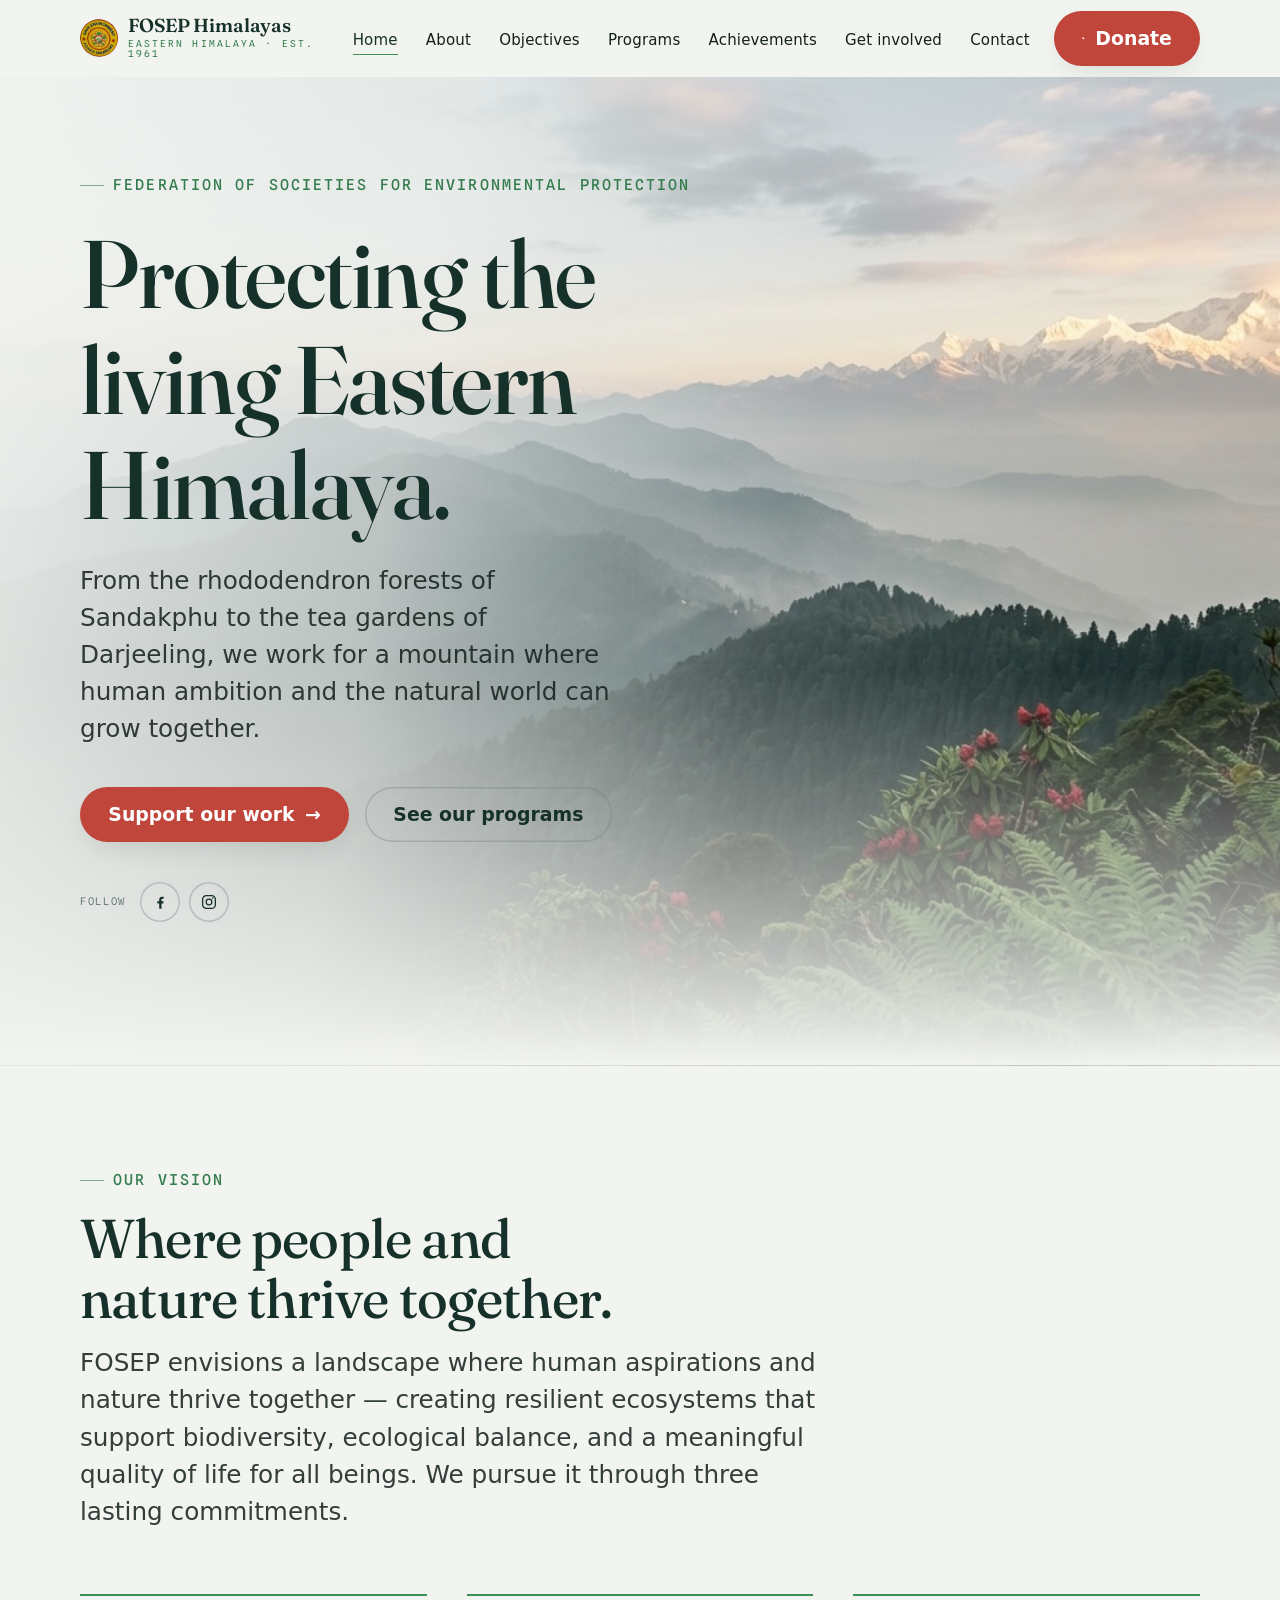
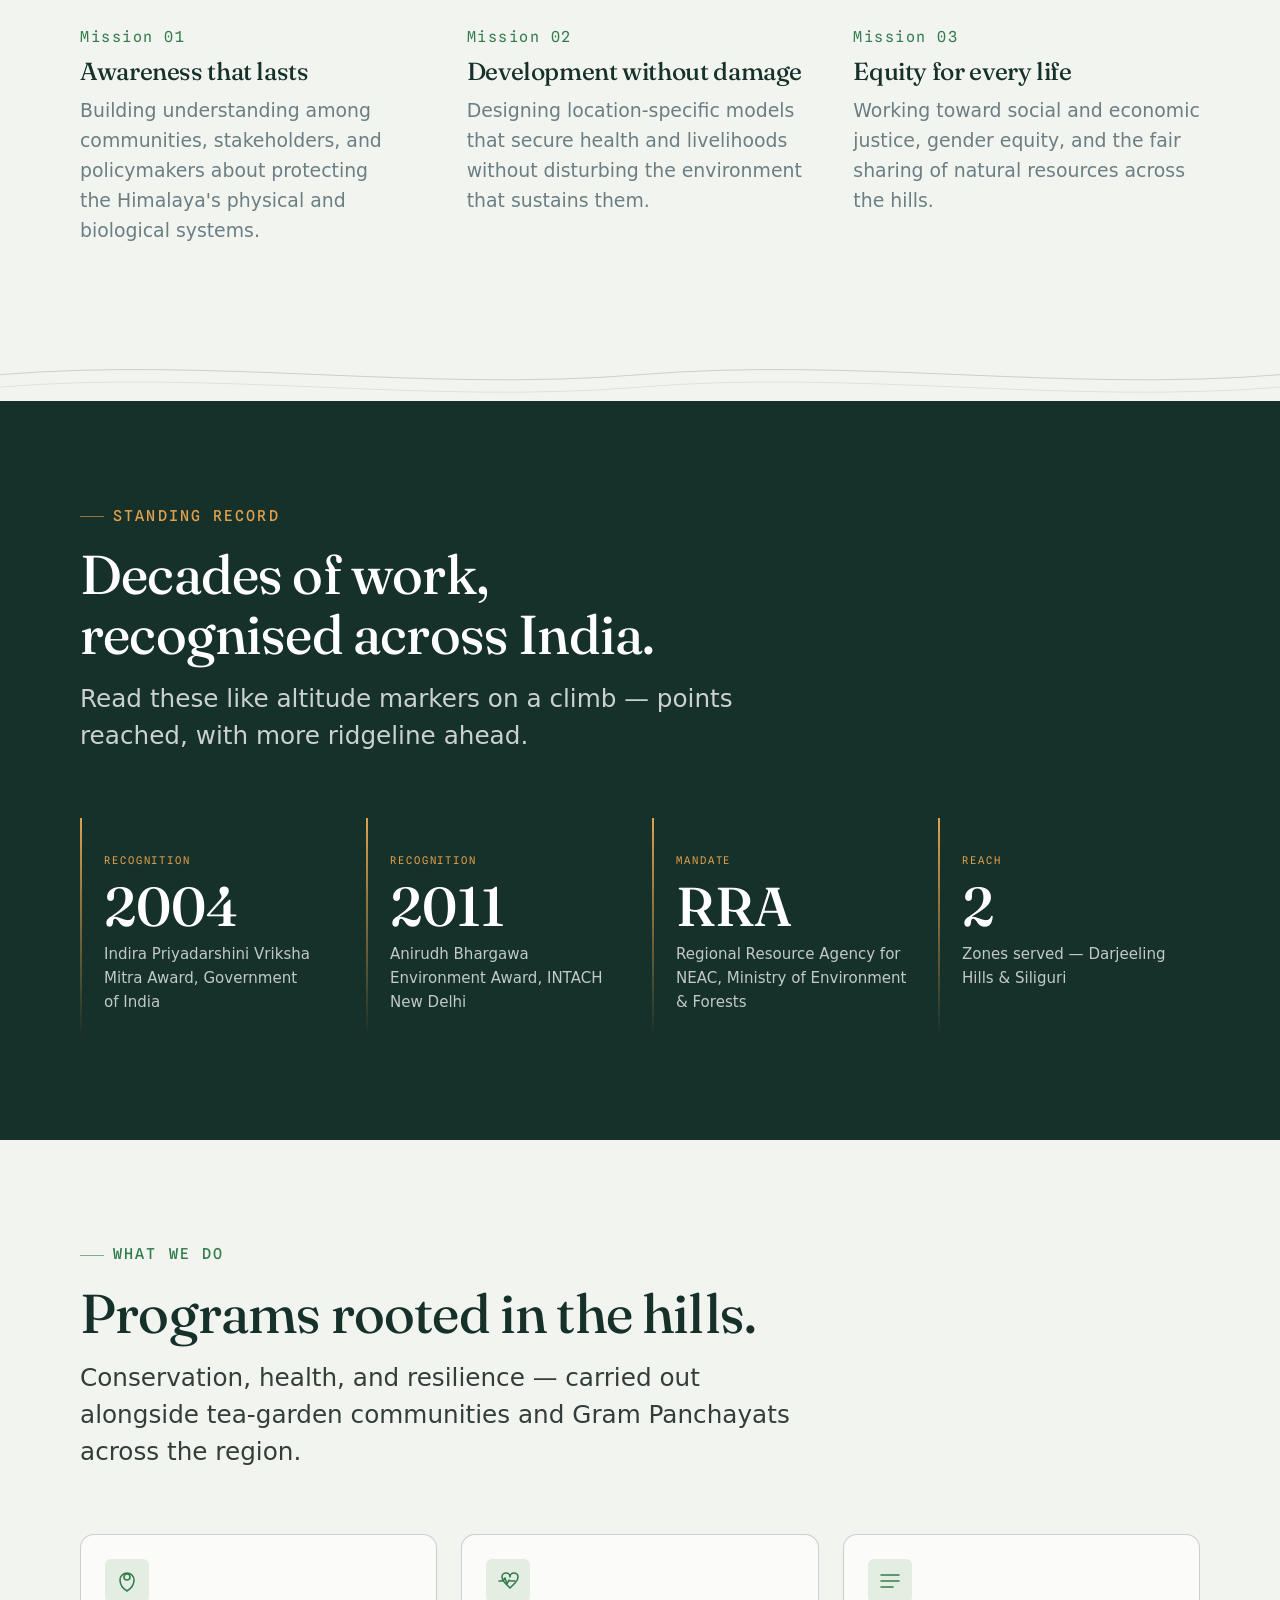
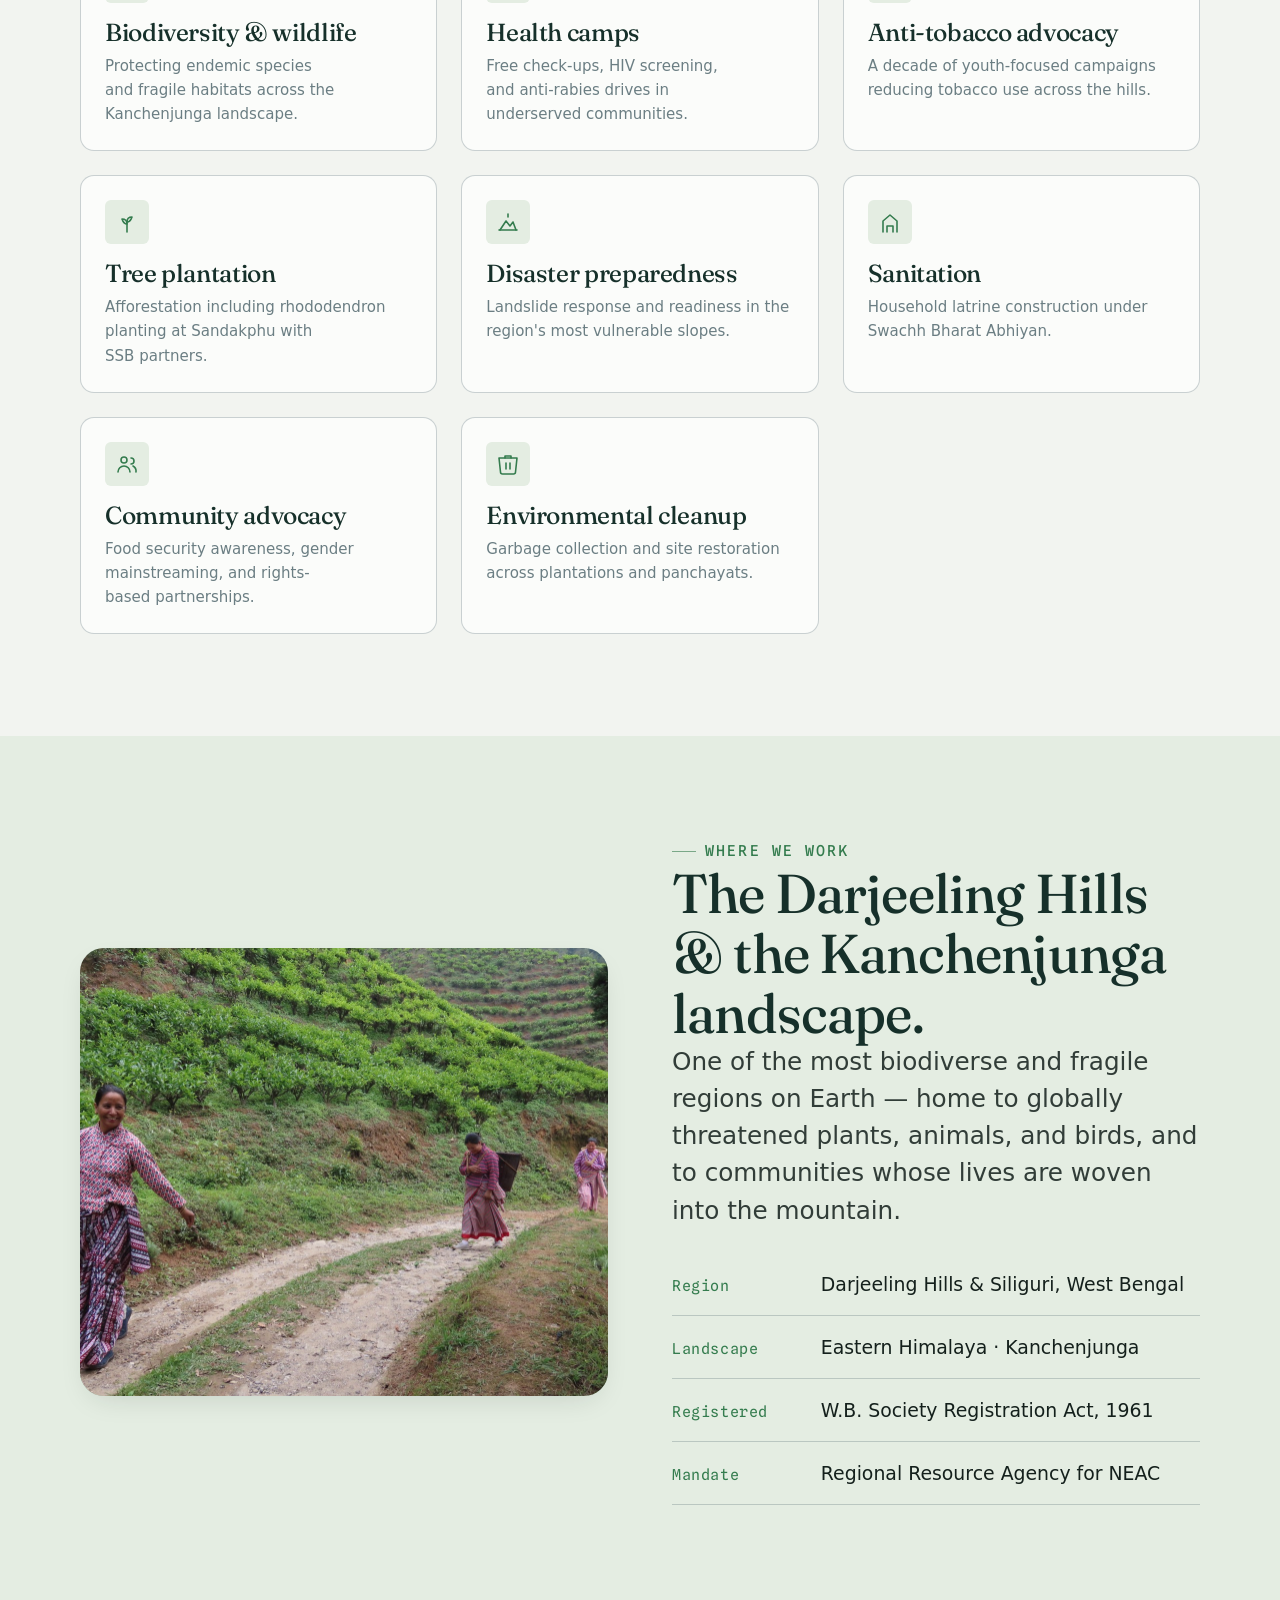
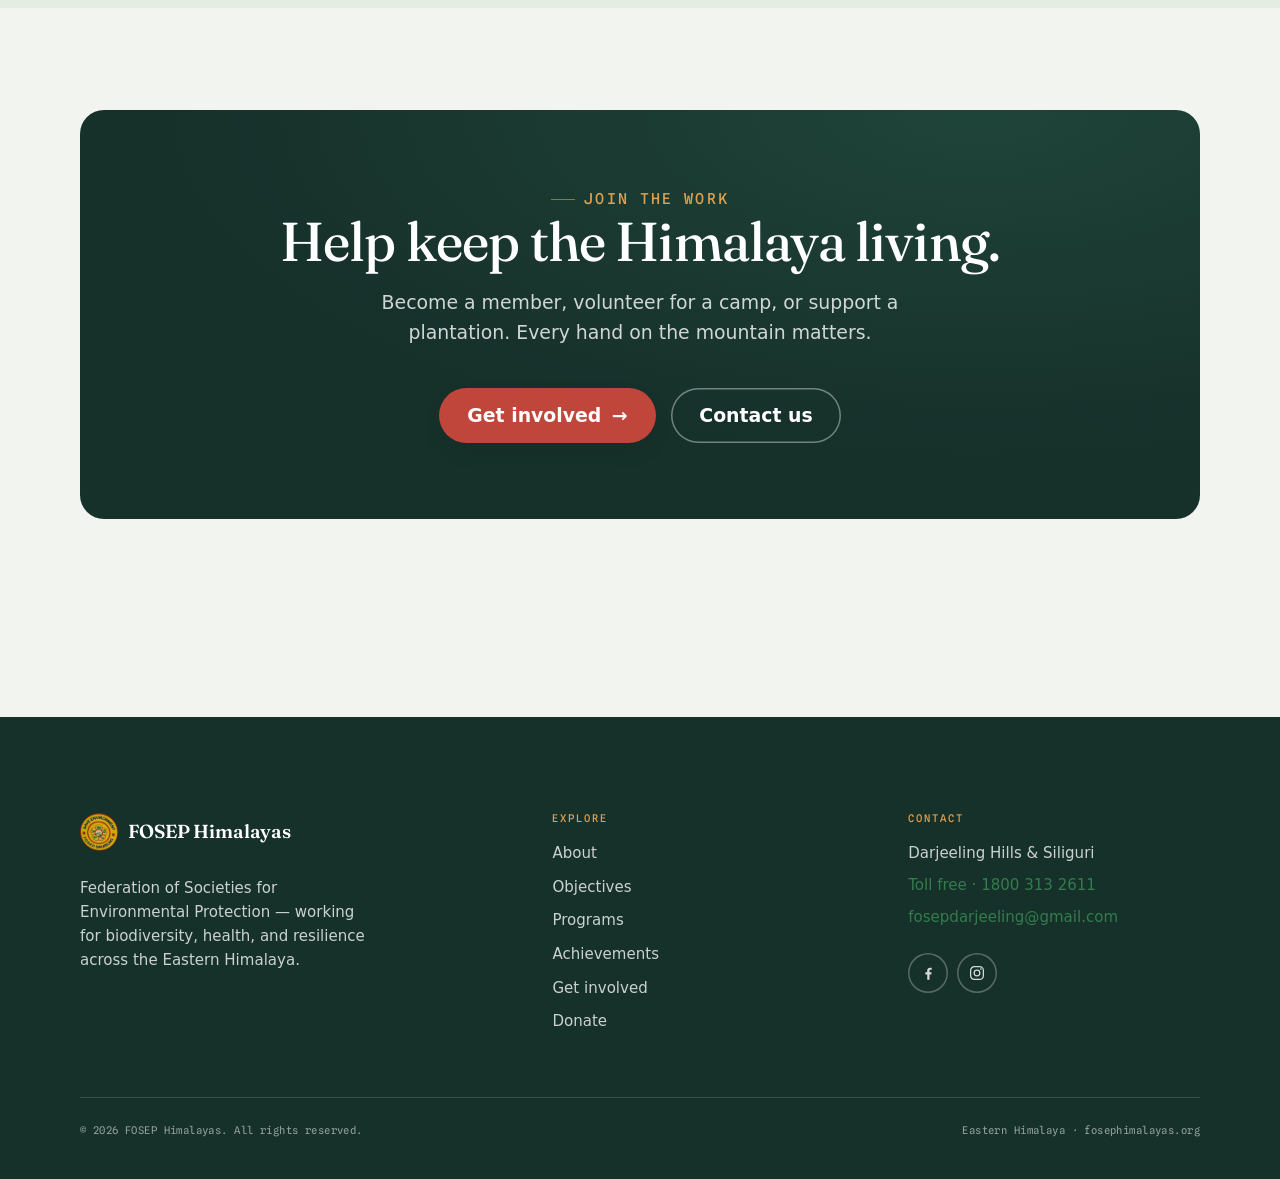
==== commit 016017ed: "Use official FOSEP logo as favicon and site mark Add the official FOSEP Darjeeling badge as the brow" ====
--- a/index.html
+++ b/index.html
@@ -5,7 +5,7 @@
   <meta name="viewport" content="width=device-width, initial-scale=1">
   <title>FOSEP Himalayas — Protecting the living Eastern Himalaya</title>
   <meta name="description" content="The Federation of Societies for Environmental Protection (FOSEP) works across the Darjeeling Hills and Siliguri for biodiversity, health, and community resilience in the Eastern Himalaya.">
-  <link rel="icon" href="assets/icons/favicon.svg" type="image/svg+xml">
+  <link rel="icon" href="assets/icons/logo.png" type="image/png">
   <meta name="theme-color" content="#16302A">
 
   <!-- Open Graph -->
@@ -33,7 +33,7 @@
     <div class="container">
       <nav class="nav" aria-label="Primary">
         <a class="brand" href="index.html" aria-label="FOSEP Himalayas home">
-          <img class="brand__mark" src="assets/icons/favicon.svg" alt="" width="34" height="34">
+          <img class="brand__mark" src="assets/icons/logo.png" alt="" width="34" height="34">
           <span class="brand__text">
             <span class="brand__name">FOSEP Himalayas</span>
             <span class="brand__sub">Eastern Himalaya · Est. 1961</span>
@@ -272,7 +272,7 @@
       <div class="footer__grid">
         <div>
           <a class="brand" href="index.html" aria-label="FOSEP Himalayas home">
-            <img class="brand__mark" src="assets/icons/favicon.svg" alt="" width="34" height="34">
+            <img class="brand__mark" src="assets/icons/logo.png" alt="" width="34" height="34">
             <span class="brand__text"><span class="brand__name">FOSEP Himalayas</span></span>
           </a>
           <p class="footer__about">Federation of Societies for Environmental Protection — working for biodiversity, health, and resilience across the Eastern Himalaya.</p>
--- a/assets/css/components.css
+++ b/assets/css/components.css
@@ -75,7 +75,7 @@
 
 /* Wordmark */
 .brand { display: inline-flex; align-items: center; gap: 0.6rem; }
-.brand__mark { width: 34px; height: 34px; flex: none; }
+.brand__mark { width: 38px; height: 38px; flex: none; border-radius: 50%; object-fit: cover; }
 .brand__text { display: flex; flex-direction: column; line-height: 1; }
 .brand__name {
   font-family: var(--font-display);
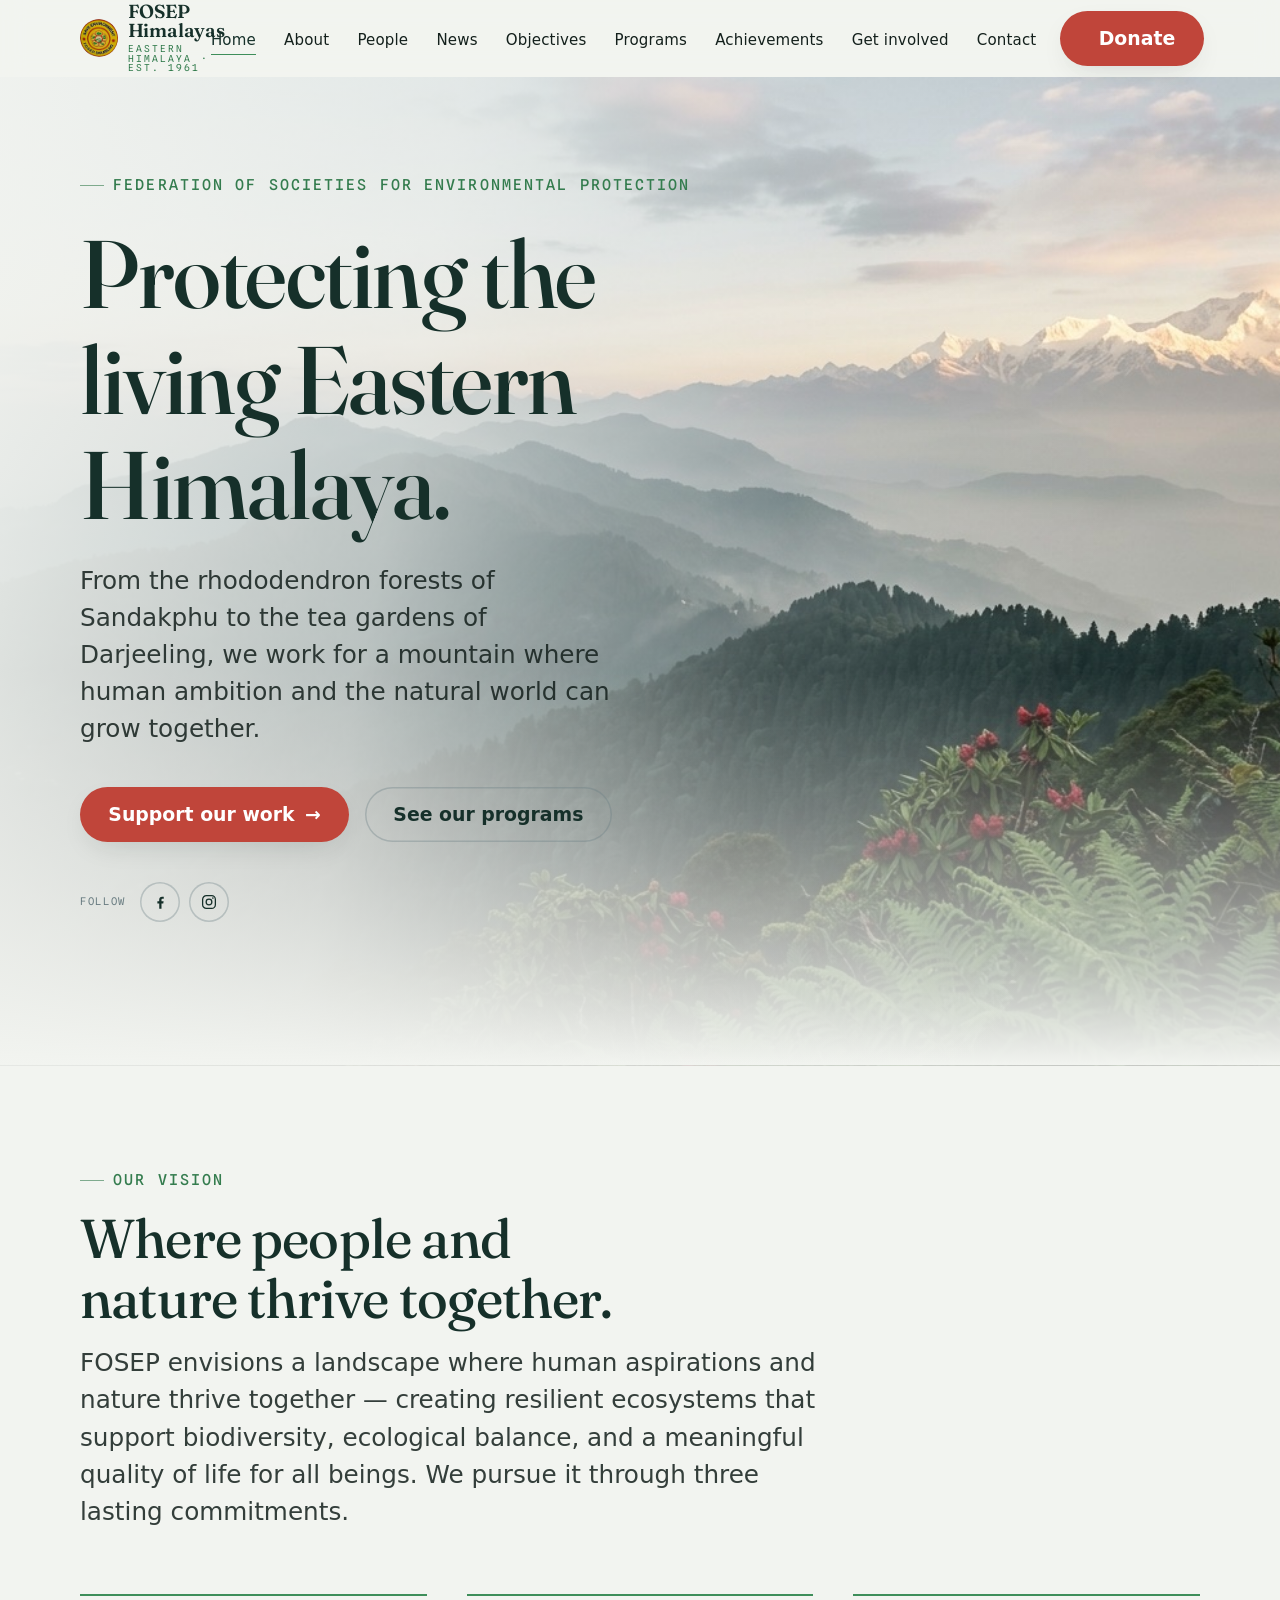
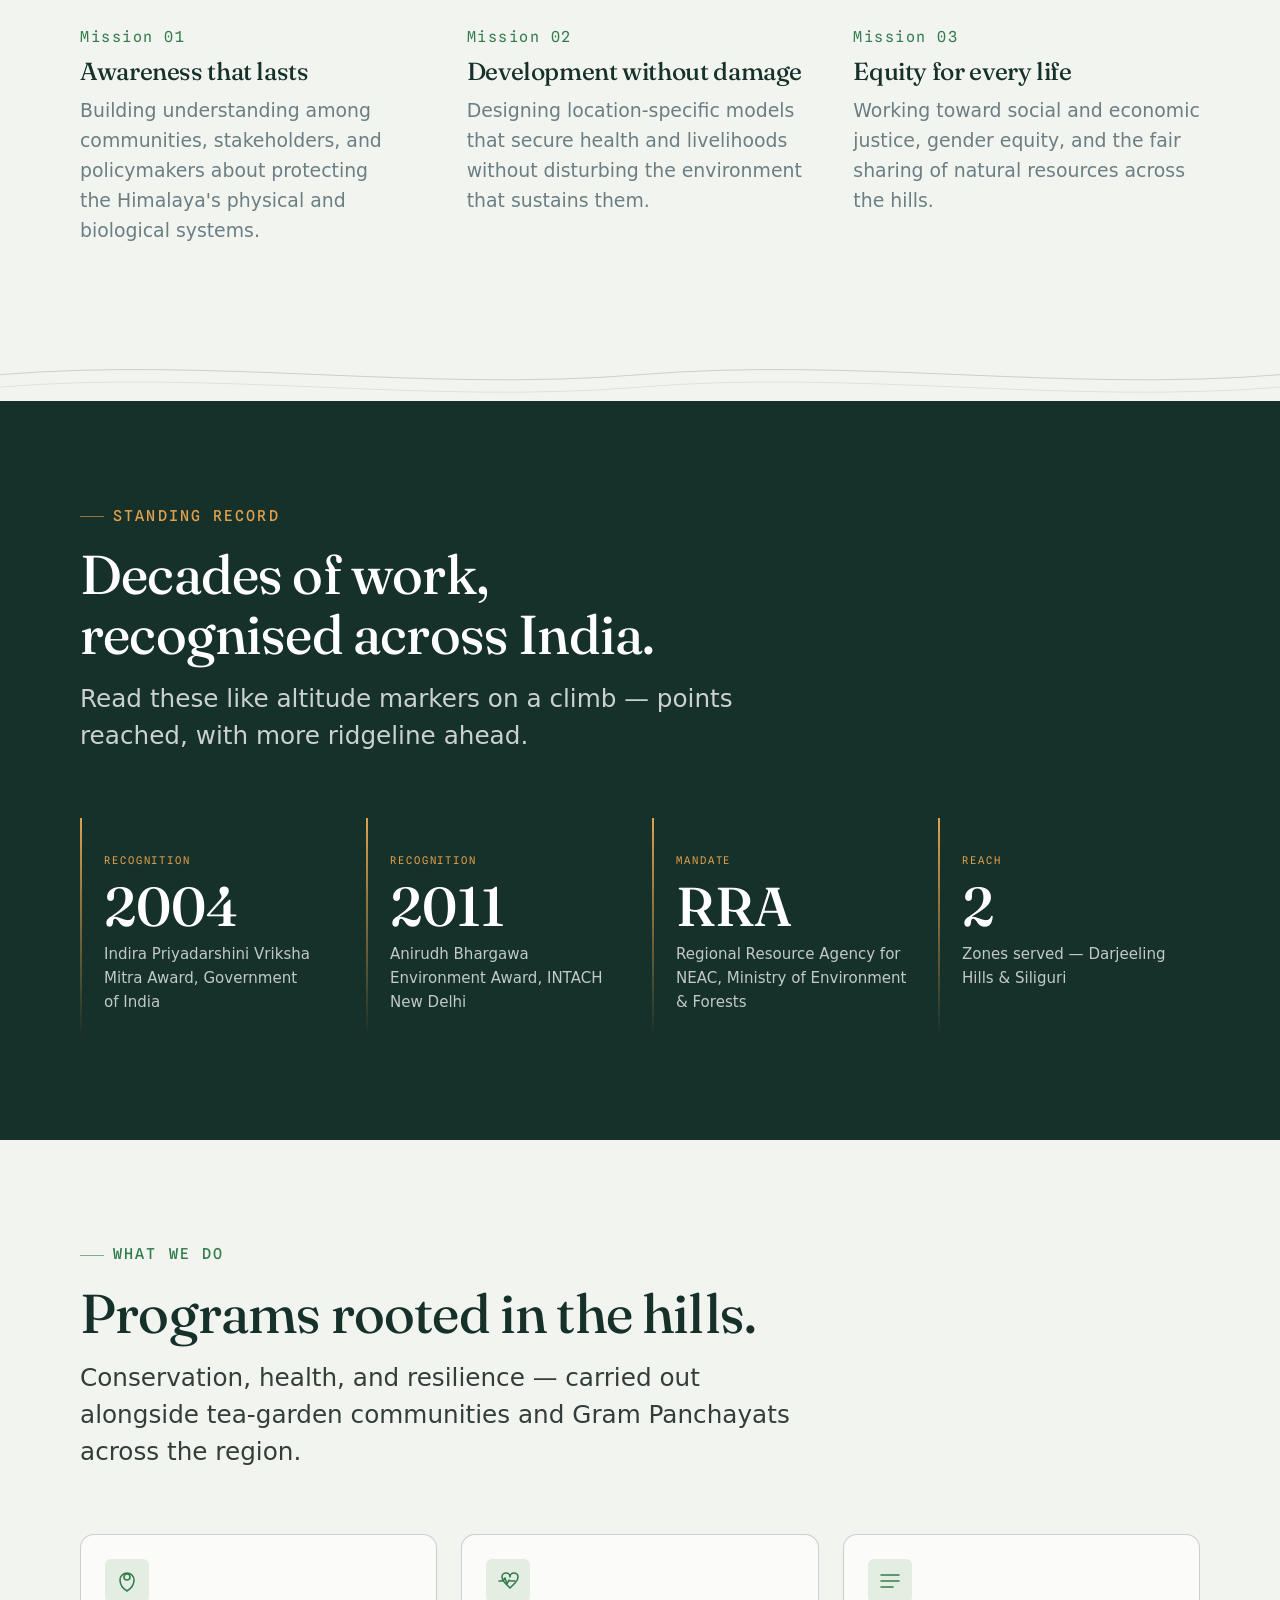
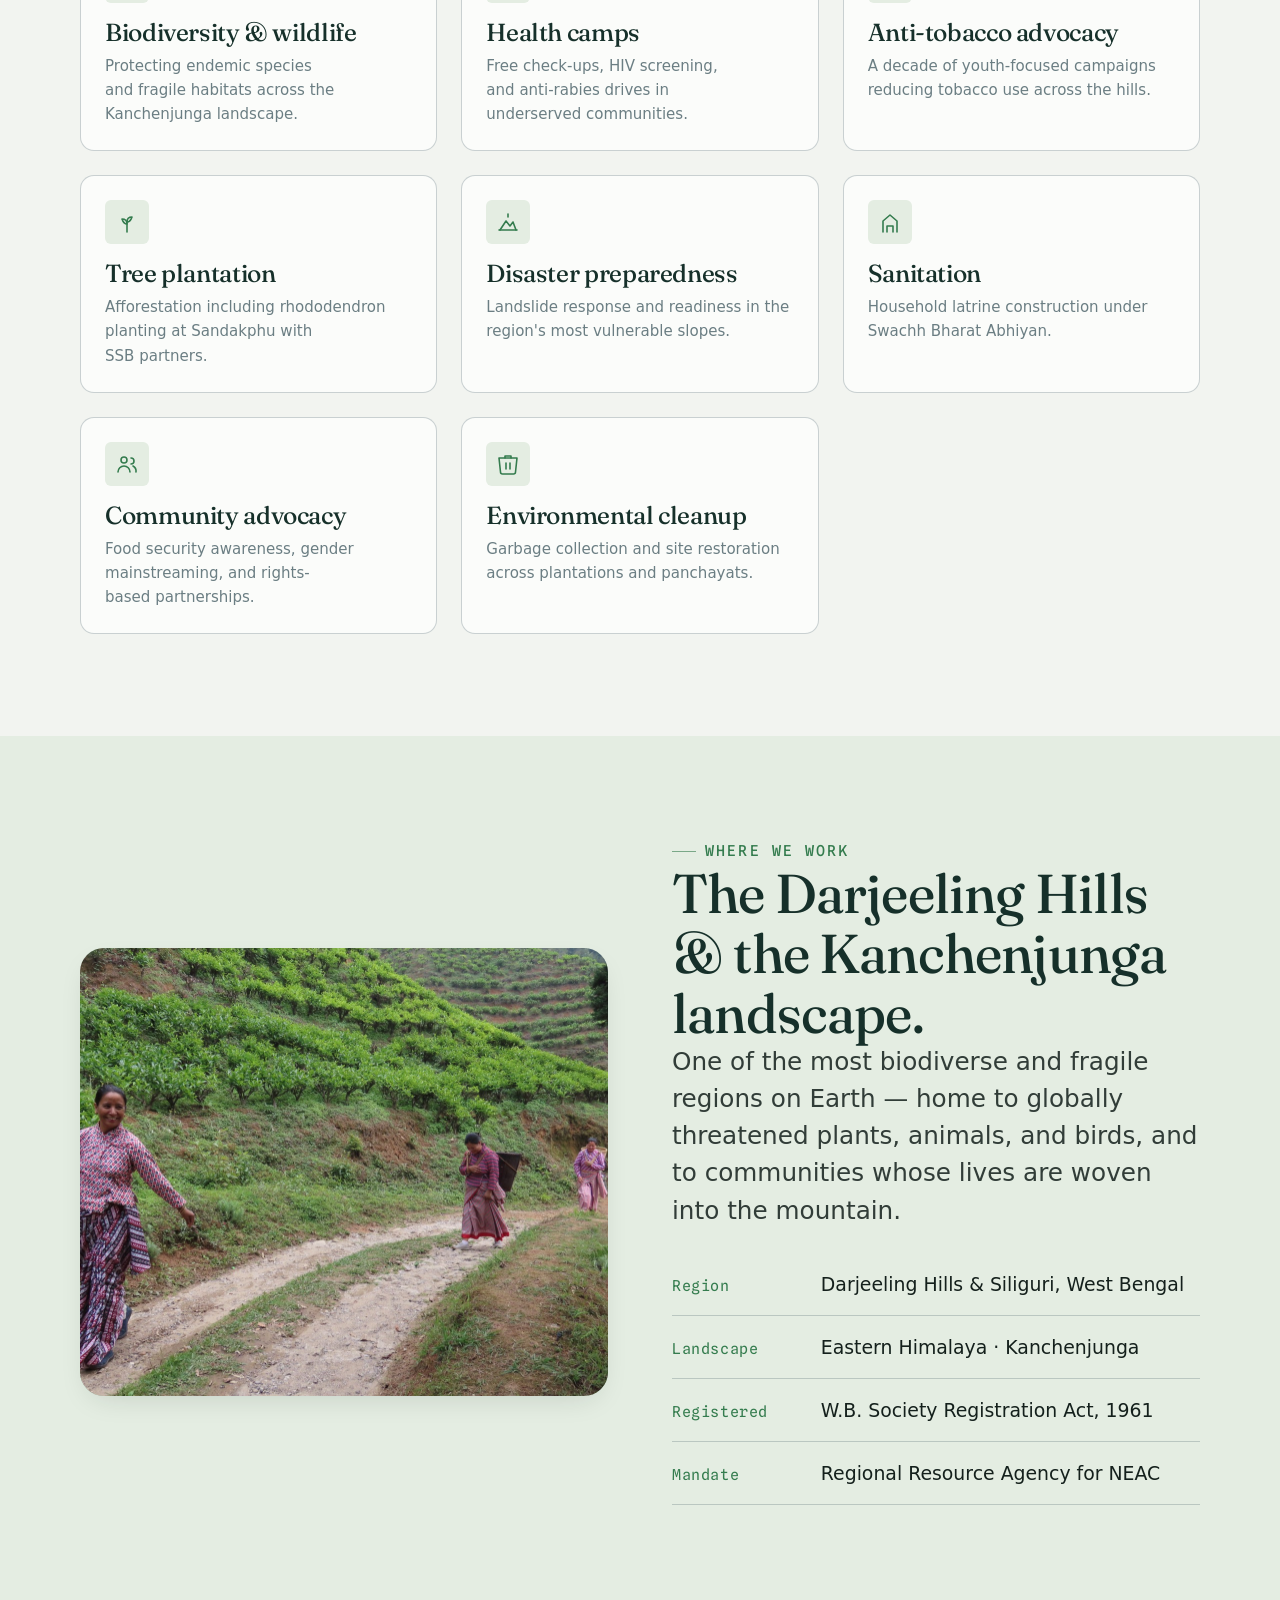
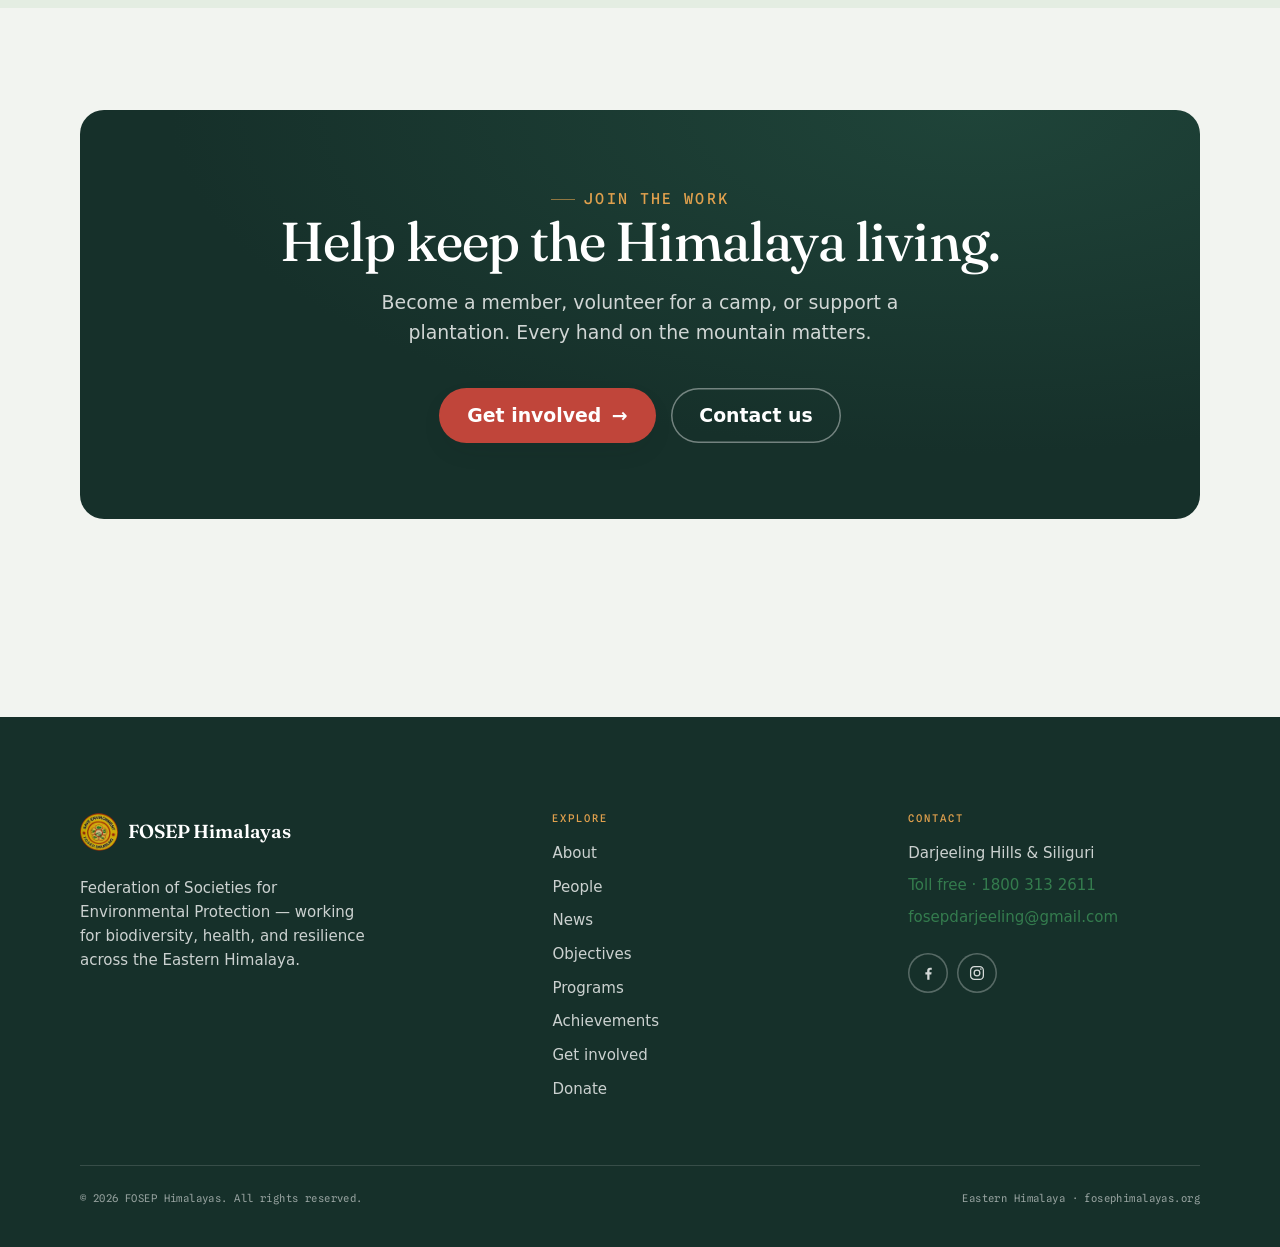
==== commit 012a84ba: "Add People and News pages with nav links after About - New "FOSEP in the News" page: 7 event/campaig" ====
--- a/index.html
+++ b/index.html
@@ -43,6 +43,8 @@
         <ul class="nav__menu" role="list">
           <li><a class="nav__link" aria-current="page" href="index.html">Home</a></li>
           <li><a class="nav__link" href="pages/about.html">About</a></li>
+          <li><a class="nav__link" href="pages/people.html">People</a></li>
+          <li><a class="nav__link" href="pages/news.html">News</a></li>
           <li><a class="nav__link" href="pages/objectives.html">Objectives</a></li>
           <li><a class="nav__link" href="pages/programs.html">Programs</a></li>
           <li><a class="nav__link" href="pages/achievements.html">Achievements</a></li>
@@ -282,6 +284,8 @@
           <h4>Explore</h4>
           <div class="footer__links">
             <a href="pages/about.html">About</a>
+            <a href="pages/people.html">People</a>
+            <a href="pages/news.html">News</a>
             <a href="pages/objectives.html">Objectives</a>
             <a href="pages/programs.html">Programs</a>
             <a href="pages/achievements.html">Achievements</a>
--- a/assets/css/components.css
+++ b/assets/css/components.css
@@ -148,7 +148,7 @@
 .nav.is-open .nav__toggle span::before { transform: rotate(45deg); }
 .nav.is-open .nav__toggle span::after  { transform: rotate(-45deg); }
 
-@media (max-width: 920px) {
+@media (max-width: 1024px) {
   .nav__toggle { display: inline-flex; }
   .nav__menu, .nav__actions {
     position: fixed;
@@ -693,7 +693,9 @@
 /* Busier images (planting photo, warm illustration) need a stronger left wash
    so the heading and intro don't get lost. */
 .page-hero.ph-objectives,
-.page-hero.ph-get-involved {
+.page-hero.ph-get-involved,
+.page-hero.ph-people,
+.page-hero.ph-news {
   background-image:
     linear-gradient(96deg,
       rgba(242,244,240,0.98) 0%,
@@ -706,6 +708,8 @@
 
 /* Per-page header images (url resolved relative to this stylesheet) */
 .ph-about        { --ph-img: url("../img/about-hero.jpg");   --ph-pos: center 30%; }
+.ph-people       { --ph-img: url("../img/fosep-team-photo.jpg"); --ph-pos: center 22%; }
+.ph-news         { --ph-img: url("../img/news-environment-day.jpg"); --ph-pos: center 30%; }
 .ph-objectives   { --ph-img: url("../img/teamwork.jpg");     --ph-pos: center 40%; }
 .ph-programs     { --ph-img: url("../img/tea-garden.jpg");   --ph-pos: center 45%; }
 .ph-achievements { --ph-img: url("../img/achievements.jpg"); --ph-pos: center bottom; }
@@ -864,6 +868,66 @@
 .form__note.is-ok { color: var(--fern-600); background: var(--moss-tint); }
 .form__note.is-error { color: var(--rhododendron-600); background: color-mix(in srgb, var(--rhododendron) 12%, transparent); }
 
+/* ============================================================
+   News (FOSEP in the news)
+   ============================================================ */
+.news-list {
+  display: grid;
+  grid-template-columns: repeat(auto-fill, minmax(min(100%, 20rem), 1fr));
+  gap: var(--space-lg);
+  margin-top: var(--space-xl);
+}
+.news-card {
+  display: flex;
+  flex-direction: column;
+  background: var(--surface);
+  border: 1px solid var(--line);
+  border-radius: var(--radius);
+  overflow: hidden;
+  transition: transform var(--dur) var(--ease), box-shadow var(--dur) var(--ease), border-color var(--dur) var(--ease);
+}
+.news-card:hover { transform: translateY(-4px); box-shadow: var(--shadow); border-color: transparent; }
+.news-card__media { aspect-ratio: 16 / 9; overflow: hidden; background: var(--mist-200); }
+.news-card__media img { width: 100%; height: 100%; object-fit: cover; transition: transform var(--dur-slow) var(--ease); }
+.news-card:hover .news-card__media img { transform: scale(1.05); }
+.news-card__body { padding: var(--space-md); display: flex; flex-direction: column; gap: 0.5rem; flex: 1; }
+.news-card__date {
+  font-family: var(--font-mono);
+  font-size: 0.66rem; letter-spacing: 0.14em; text-transform: uppercase;
+  color: var(--fern-600);
+  display: flex; align-items: center; gap: 0.6em;
+}
+.news-card h3 { font-size: var(--step-1); }
+.news-card p { color: var(--text-muted); font-size: var(--step--1); }
+
+/* ============================================================
+   People
+   ============================================================ */
+.people-grid {
+  display: grid;
+  grid-template-columns: repeat(auto-fill, minmax(min(100%, 15rem), 1fr));
+  gap: var(--space-lg);
+  margin-top: var(--space-xl);
+}
+.person { display: flex; flex-direction: column; }
+.person__photo {
+  aspect-ratio: 1 / 1;
+  border-radius: var(--radius);
+  overflow: hidden;
+  background: var(--moss-tint);
+  display: grid; place-items: center;
+}
+.person__photo img { width: 100%; height: 100%; object-fit: cover; }
+.person__photo .person__placeholder { color: var(--fern-600); opacity: 0.5; }
+.person__photo .person__placeholder svg { width: 48px; height: 48px; }
+.person h3 { font-size: var(--step-1); margin-top: var(--space-sm); }
+.person__role {
+  font-family: var(--font-mono);
+  font-size: 0.66rem; letter-spacing: 0.12em; text-transform: uppercase;
+  color: var(--fern-600); margin-top: 0.3rem;
+}
+.person p { color: var(--text-muted); font-size: var(--step--1); margin-top: 0.5rem; }
+
 /* ---------- Generic responsive helpers ---------- */
 .grid-2 {
   display: grid;
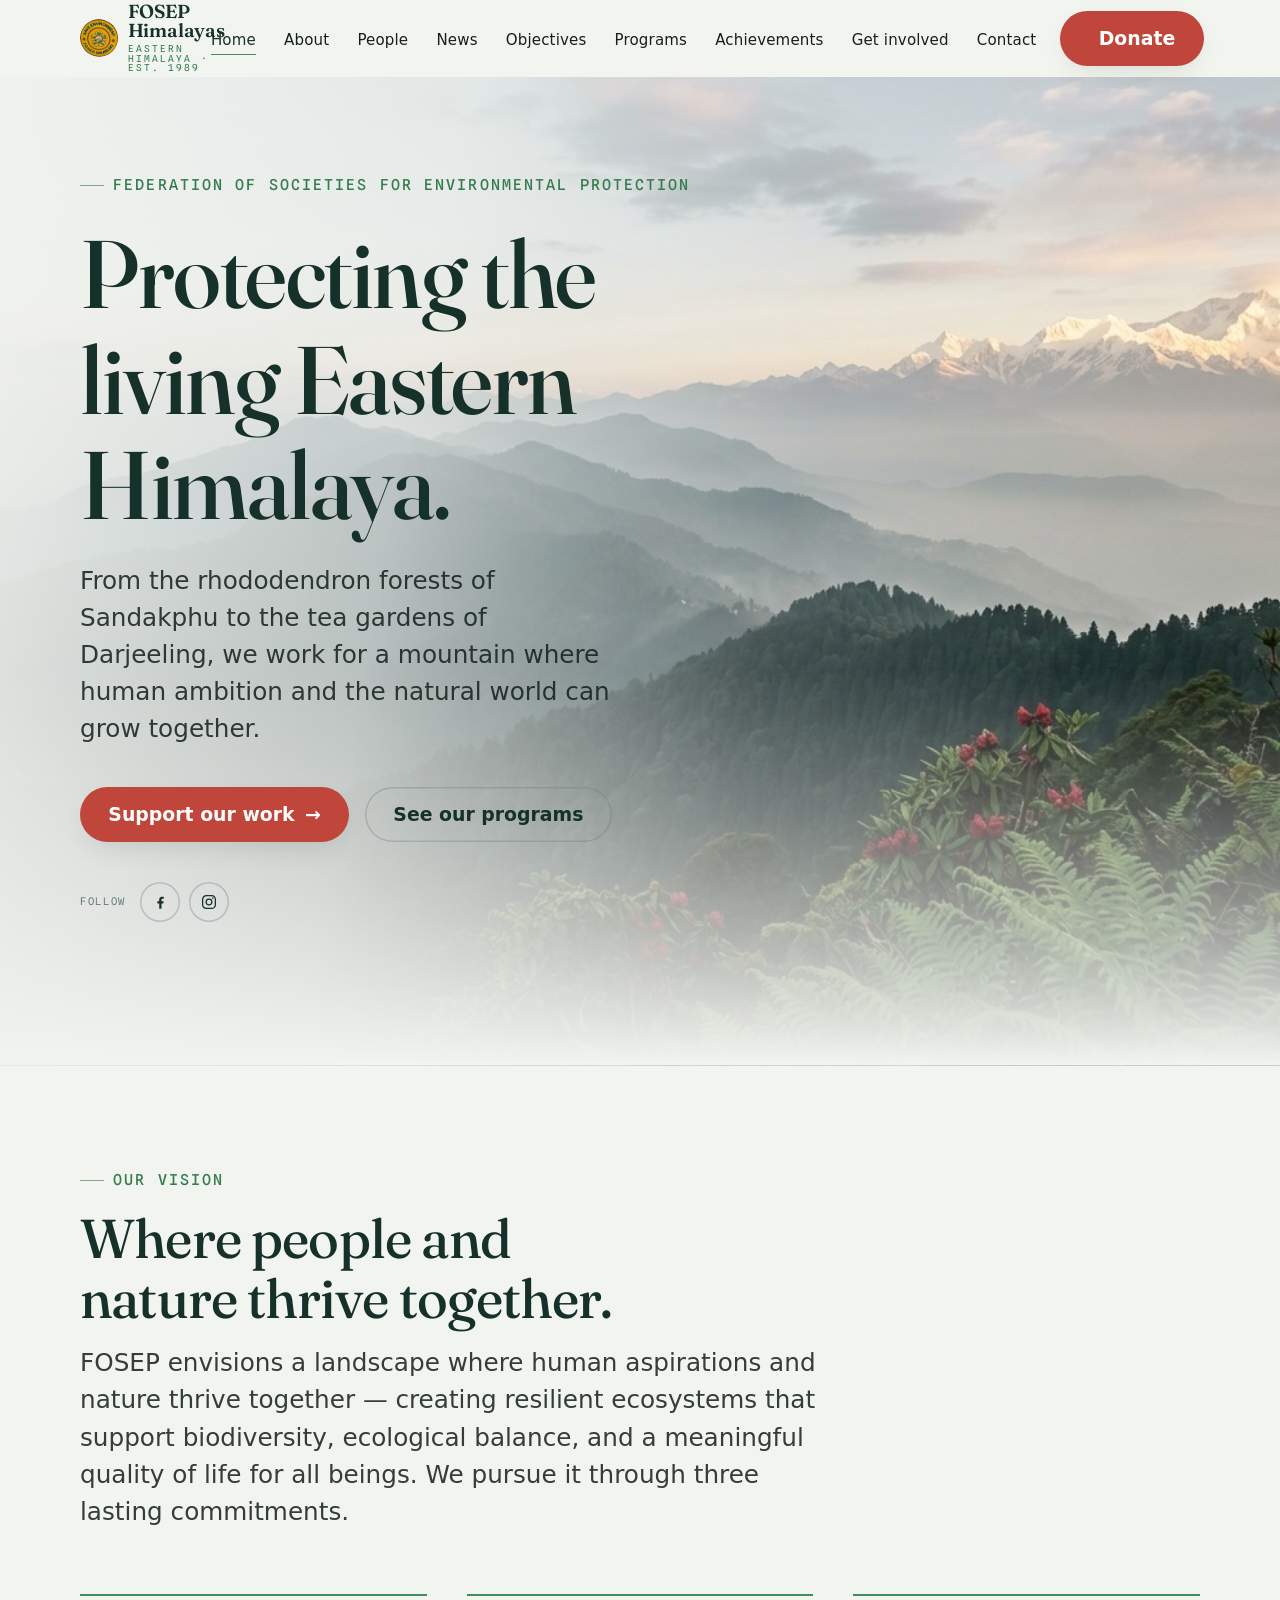
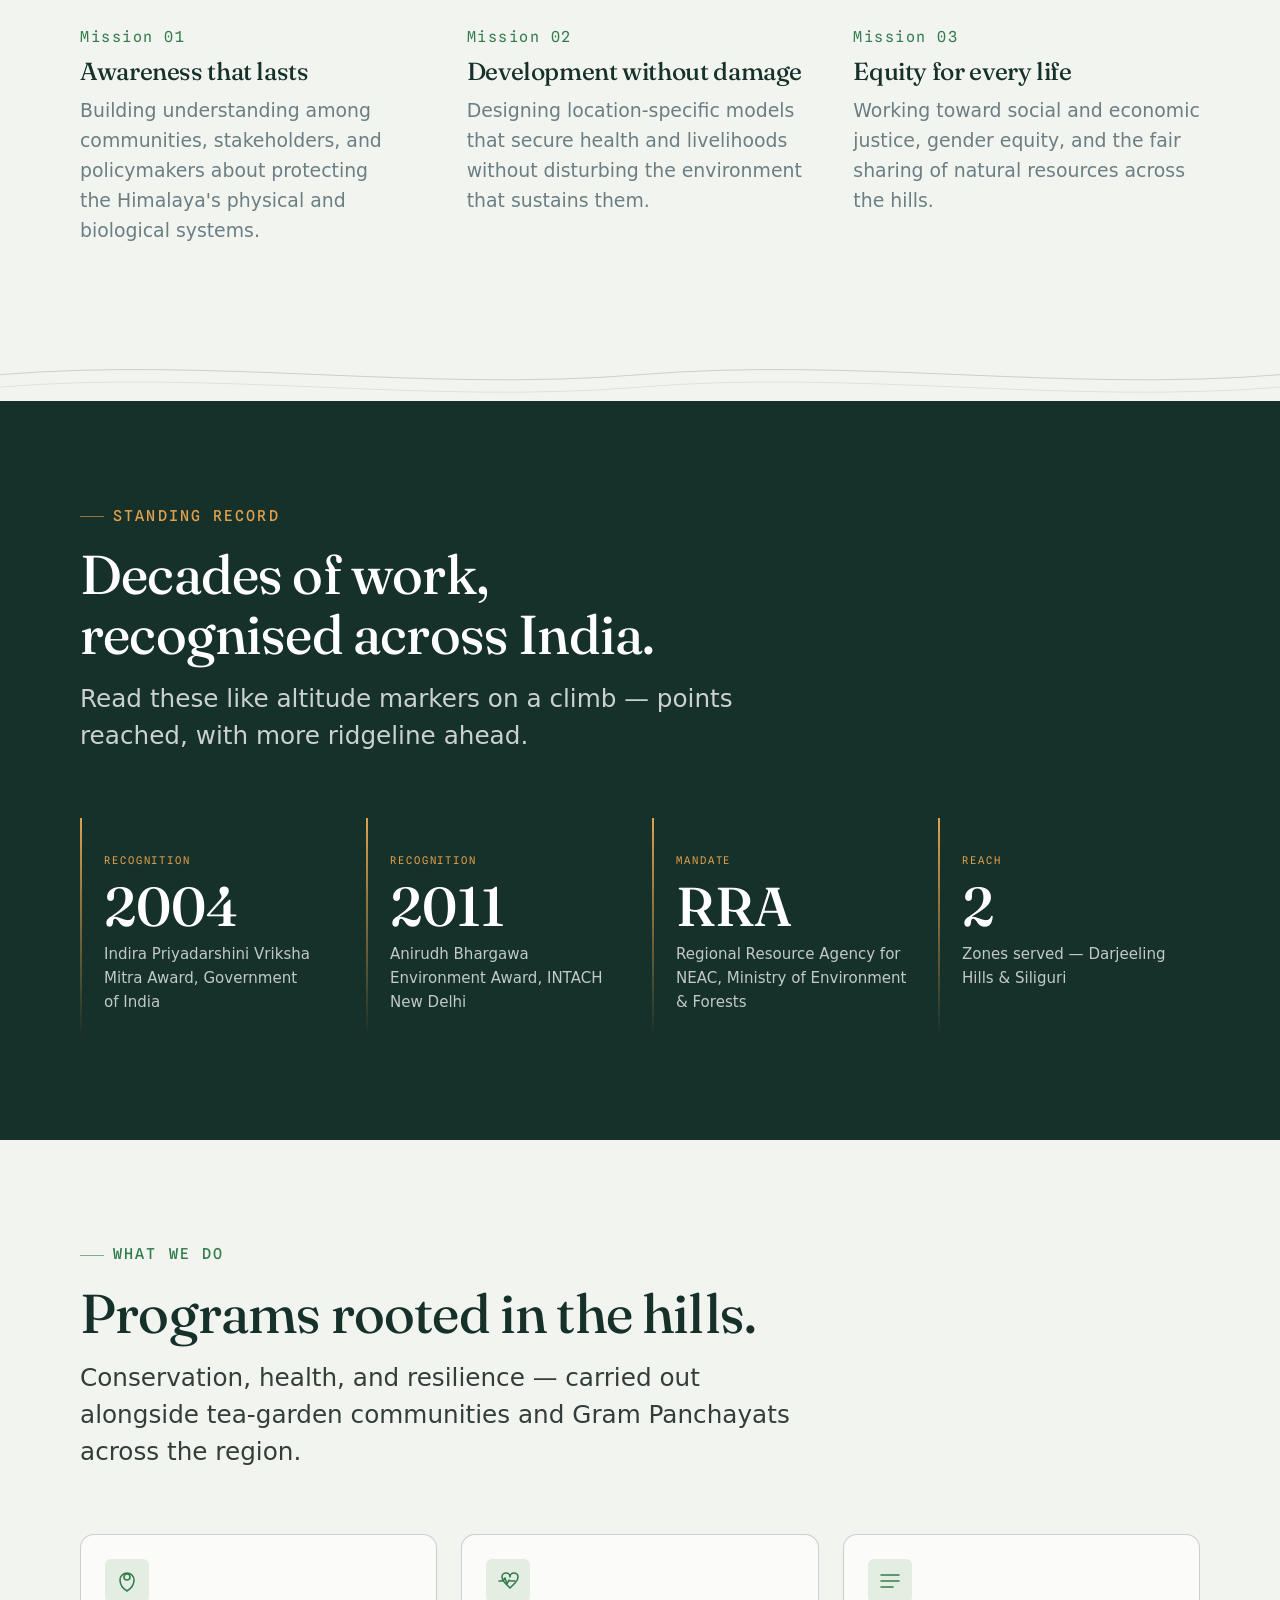
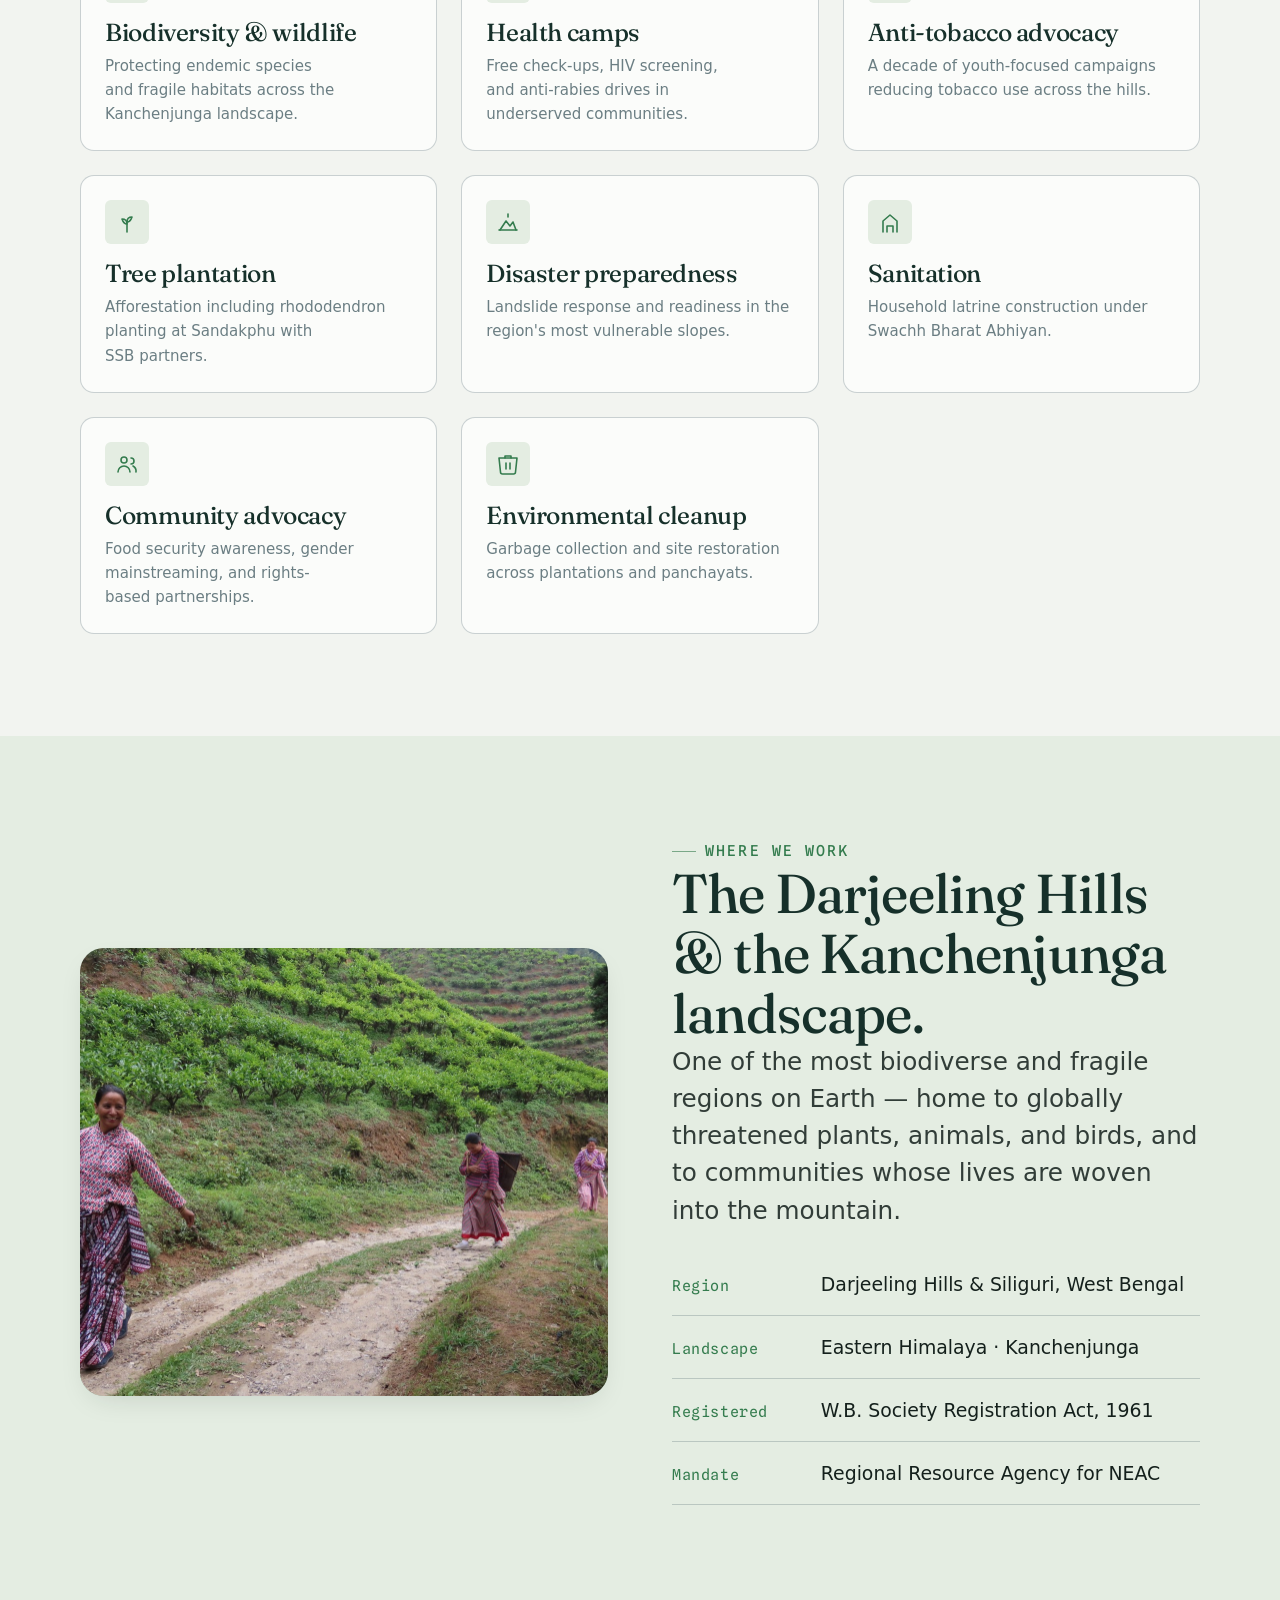
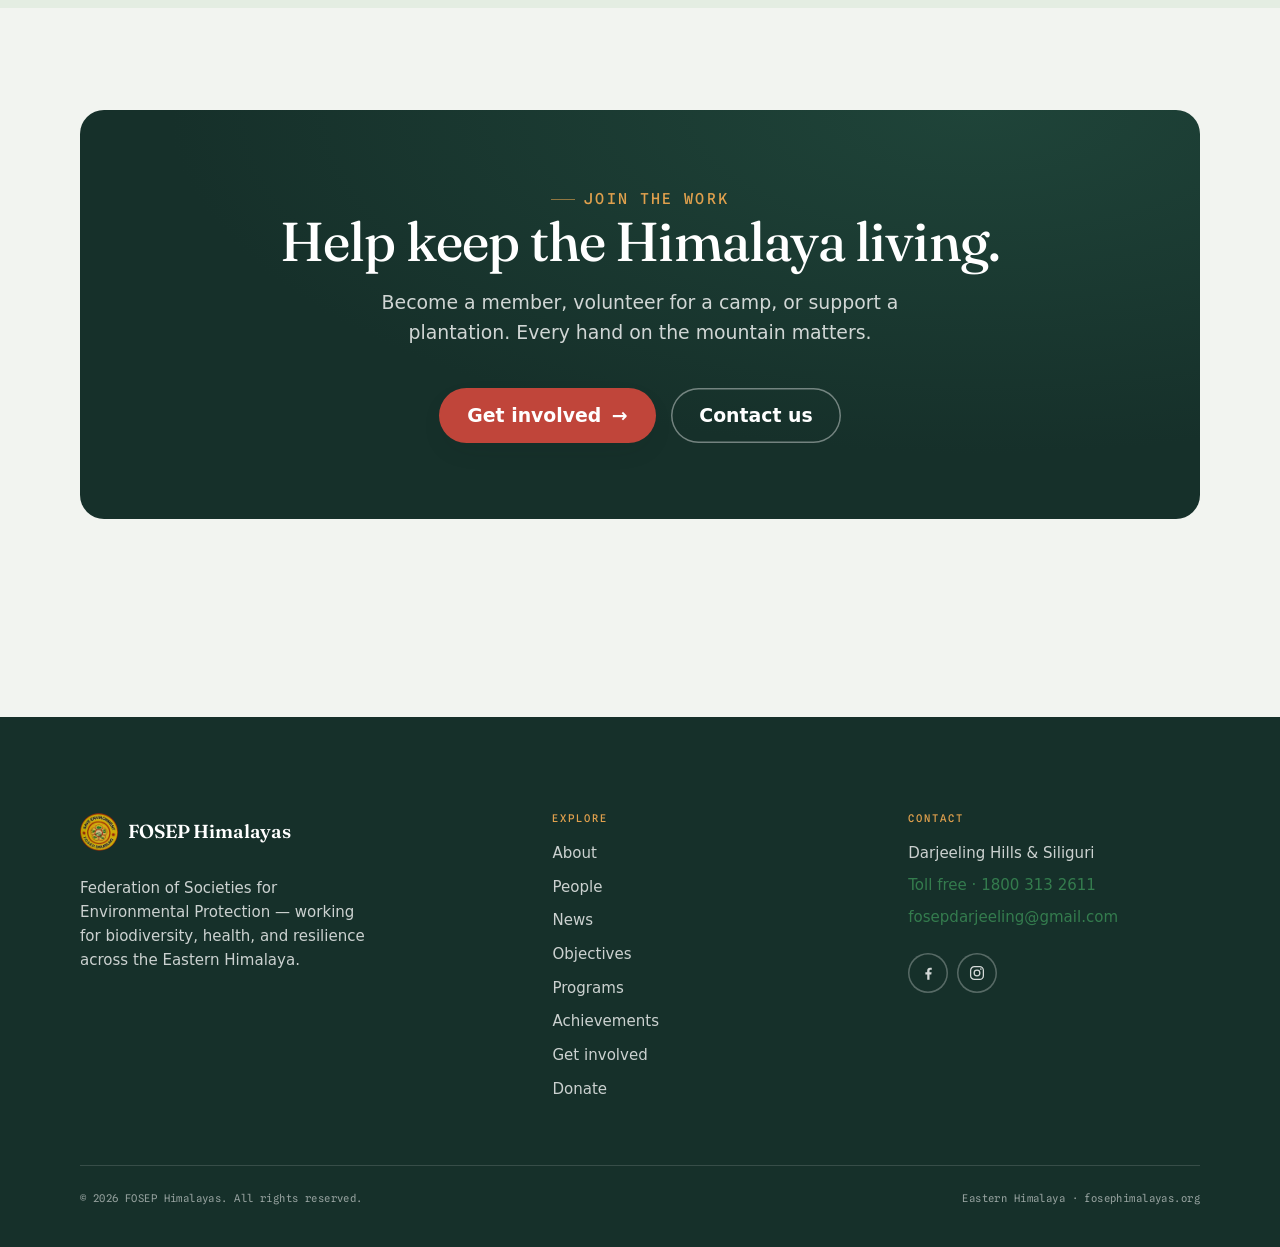
==== commit 65aab271: "Task E: correct founding year to 1989 Change the header subline "Eastern Himalaya · Est. 1961" to "E" ====
--- a/index.html
+++ b/index.html
@@ -36,7 +36,7 @@
           <img class="brand__mark" src="assets/icons/logo.png" alt="" width="34" height="34">
           <span class="brand__text">
             <span class="brand__name">FOSEP Himalayas</span>
-            <span class="brand__sub">Eastern Himalaya · Est. 1961</span>
+            <span class="brand__sub">Eastern Himalaya · Est. 1989</span>
           </span>
         </a>
 
@@ -50,10 +50,11 @@
           <li><a class="nav__link" href="pages/achievements.html">Achievements</a></li>
           <li><a class="nav__link" href="pages/get-involved.html">Get involved</a></li>
           <li><a class="nav__link" href="pages/contact.html">Contact</a></li>
+        <li class="nav__mobile-cta"><a class="btn btn--primary btn--donate" href="pages/donate.html"><svg class="heart" viewBox="0 0 24 24" width="18" height="18" fill="currentColor" aria-hidden="true"><path d="M19 14c1.49-1.46 3-3.21 3-5.5A5.5 5.5 0 0 0 16.5 3c-1.76 0-3 .5-4.5 2-1.5-1.5-2.74-2-4.5-2A5.5 5.5 0 0 0 2 8.5c0 2.3 1.5 4.05 3 5.5l7 7Z"/></svg>Donate</a></li>
         </ul>
 
         <div class="nav__actions">
-          <a class="btn btn--primary btn--donate" href="pages/donate.html"><svg class="heart" viewBox="0 0 24 24" width="18" height="18" fill="currentColor" aria-hidden="true"><path d="M12 21s-7.5-4.6-10-9.2C.4 8.6 2 5 5.4 5c2 0 3.3 1.1 4.1 2.3.4.6.5.7.5.7s.1-.1.5-.7C11.3 6.1 12.6 5 14.6 5 18 5 19.6 8.6 22 11.8 19.5 16.4 12 21 12 21Z"/></svg>Donate</a>
+          <a class="btn btn--primary btn--donate" href="pages/donate.html"><svg class="heart" viewBox="0 0 24 24" width="18" height="18" fill="currentColor" aria-hidden="true"><path d="M19 14c1.49-1.46 3-3.21 3-5.5A5.5 5.5 0 0 0 16.5 3c-1.76 0-3 .5-4.5 2-1.5-1.5-2.74-2-4.5-2A5.5 5.5 0 0 0 2 8.5c0 2.3 1.5 4.05 3 5.5l7 7Z"/></svg>Donate</a>
         </div>
 
         <button class="nav__toggle" type="button" aria-label="Toggle menu" aria-expanded="false" aria-controls="primary-menu">
--- a/assets/css/components.css
+++ b/assets/css/components.css
@@ -148,31 +148,49 @@
 .nav.is-open .nav__toggle span::before { transform: rotate(45deg); }
 .nav.is-open .nav__toggle span::after  { transform: rotate(-45deg); }
 
+/* Mobile CTA lives inside the menu panel; hidden on desktop */
+.nav__mobile-cta { display: none; }
+
 @media (max-width: 1024px) {
   .nav__toggle { display: inline-flex; }
-  .nav__menu, .nav__actions {
+  .nav__actions { display: none; }          /* desktop button hidden on mobile */
+
+  /* a bit more breathing room on the left/right of the mobile nav bar */
+  .site-header .container { padding-inline: calc(var(--gutter) + 0.6rem); }
+
+  /* One clean dropdown panel holding all links + the Donate CTA.
+     Double class (.nav__menu.nav__menu) outranks reset's ul[role=list]{padding:0}. */
+  .nav__menu.nav__menu {
     position: fixed;
     inset: 4.75rem 0 auto 0;
+    max-height: calc(100dvh - 4.75rem);
+    overflow-y: auto;
     flex-direction: column;
-    align-items: flex-start;
-    gap: var(--space-md);
+    align-items: stretch;
+    gap: 0;
     background: var(--mist);
-    padding: var(--space-lg) var(--gutter);
+    padding: var(--space-xs) calc(var(--gutter) + 0.6rem) var(--space-xl);
     border-bottom: 1px solid var(--line);
-    transform: translateY(-12px);
+    box-shadow: var(--shadow-lg);
+    transform: translateY(-14px);
     opacity: 0;
     pointer-events: none;
     transition: opacity var(--dur) var(--ease), transform var(--dur) var(--ease);
   }
-  .nav__actions { inset-block-start: auto; border-bottom: none; padding-top: 0; }
-  .nav.is-open .nav__menu,
-  .nav.is-open .nav__actions {
-    transform: translateY(0);
-    opacity: 1;
-    pointer-events: auto;
+  .nav.is-open .nav__menu { transform: none; opacity: 1; pointer-events: auto; }
+
+  .nav__menu > li { width: 100%; }
+  .nav__link {
+    display: block;
+    width: 100%;
+    font-size: var(--step-1);
+    padding-block: 0.9rem;
+    border-bottom: 1px solid var(--line);
   }
-  .nav__menu { box-shadow: var(--shadow); }
-  .nav__link { font-size: var(--step-1); }
+  .nav__link::after { display: none; }       /* drop the desktop underline anim */
+
+  .nav__mobile-cta { display: block; margin-top: var(--space-md); }
+  .nav__mobile-cta .btn { width: 100%; justify-content: center; }
 }
 
 /* ---------- Hero with parallax ridgelines ---------- */
@@ -914,7 +932,7 @@
   aspect-ratio: 1 / 1;
   border-radius: var(--radius);
   overflow: hidden;
-  background: var(--moss-tint);
+  background: #E5F0FB;            /* matches the avatar's light-blue background */
   display: grid; place-items: center;
 }
 .person__photo img { width: 100%; height: 100%; object-fit: cover; }
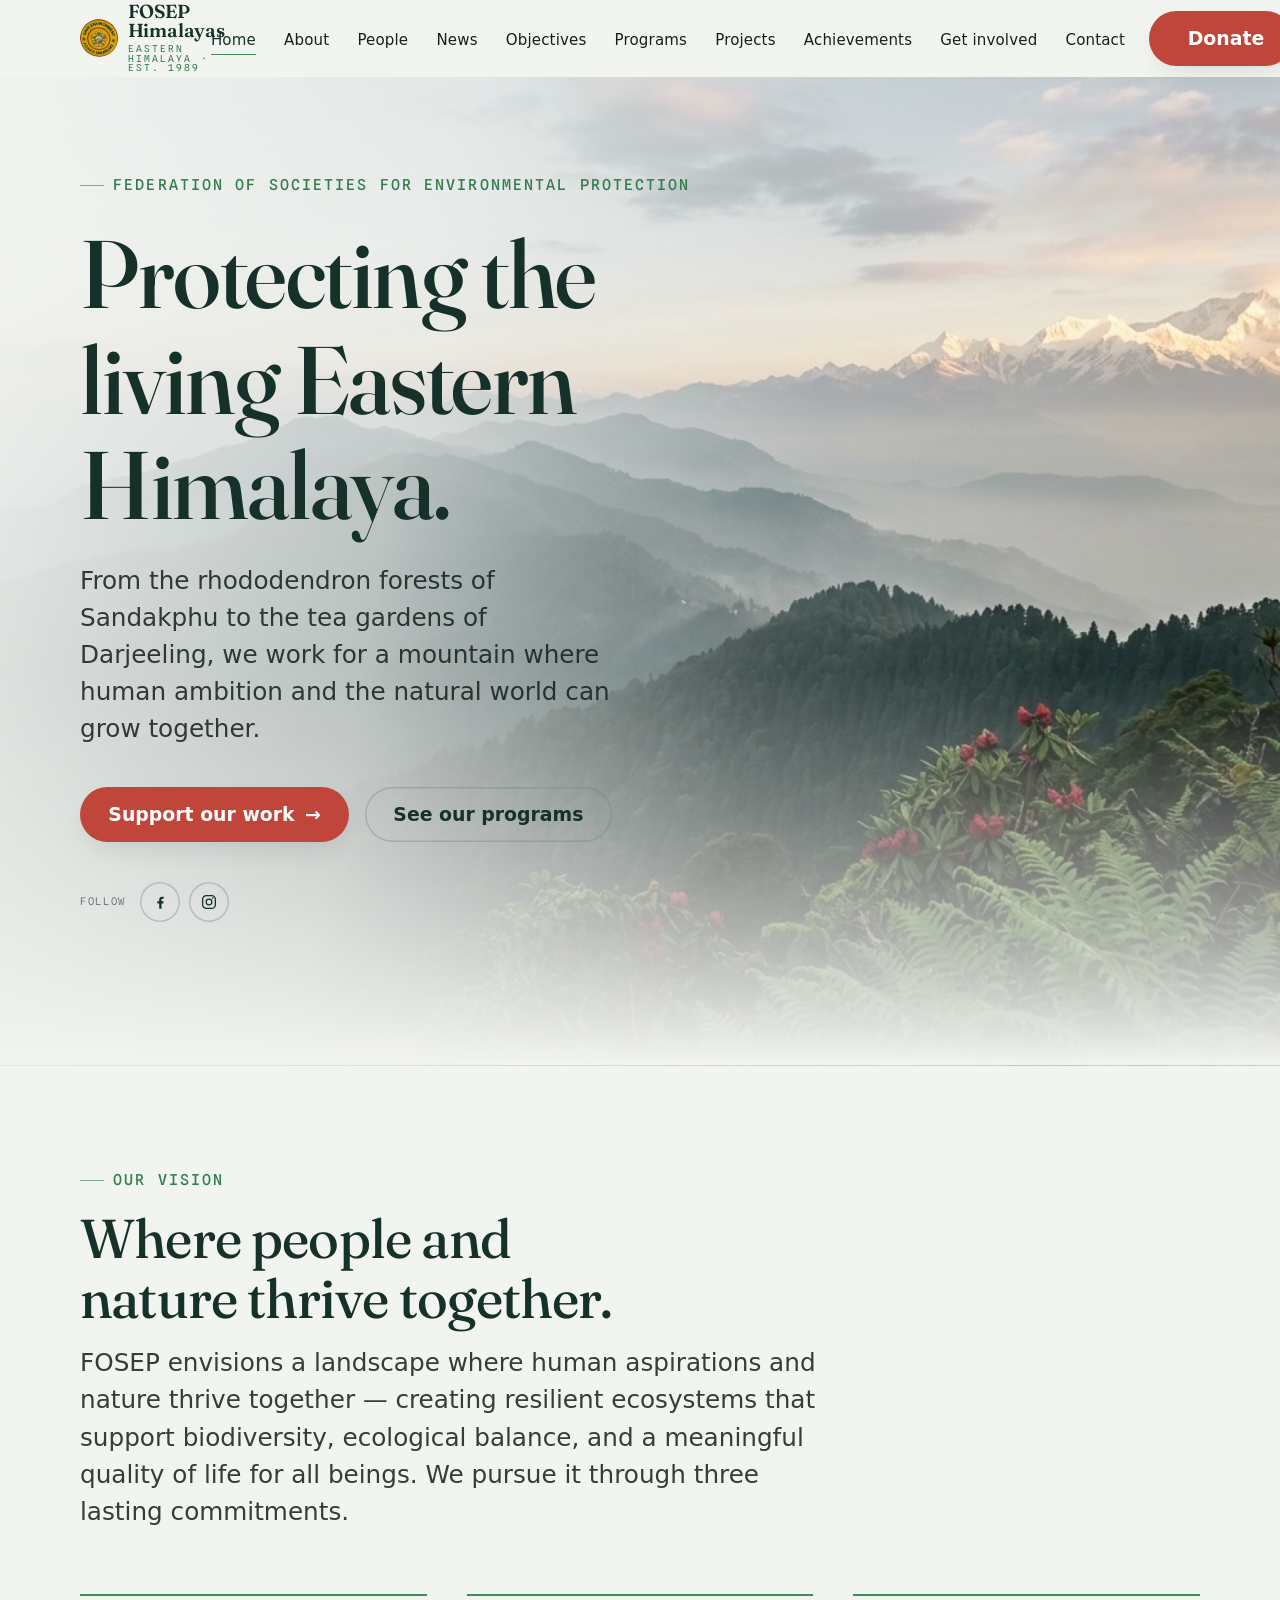
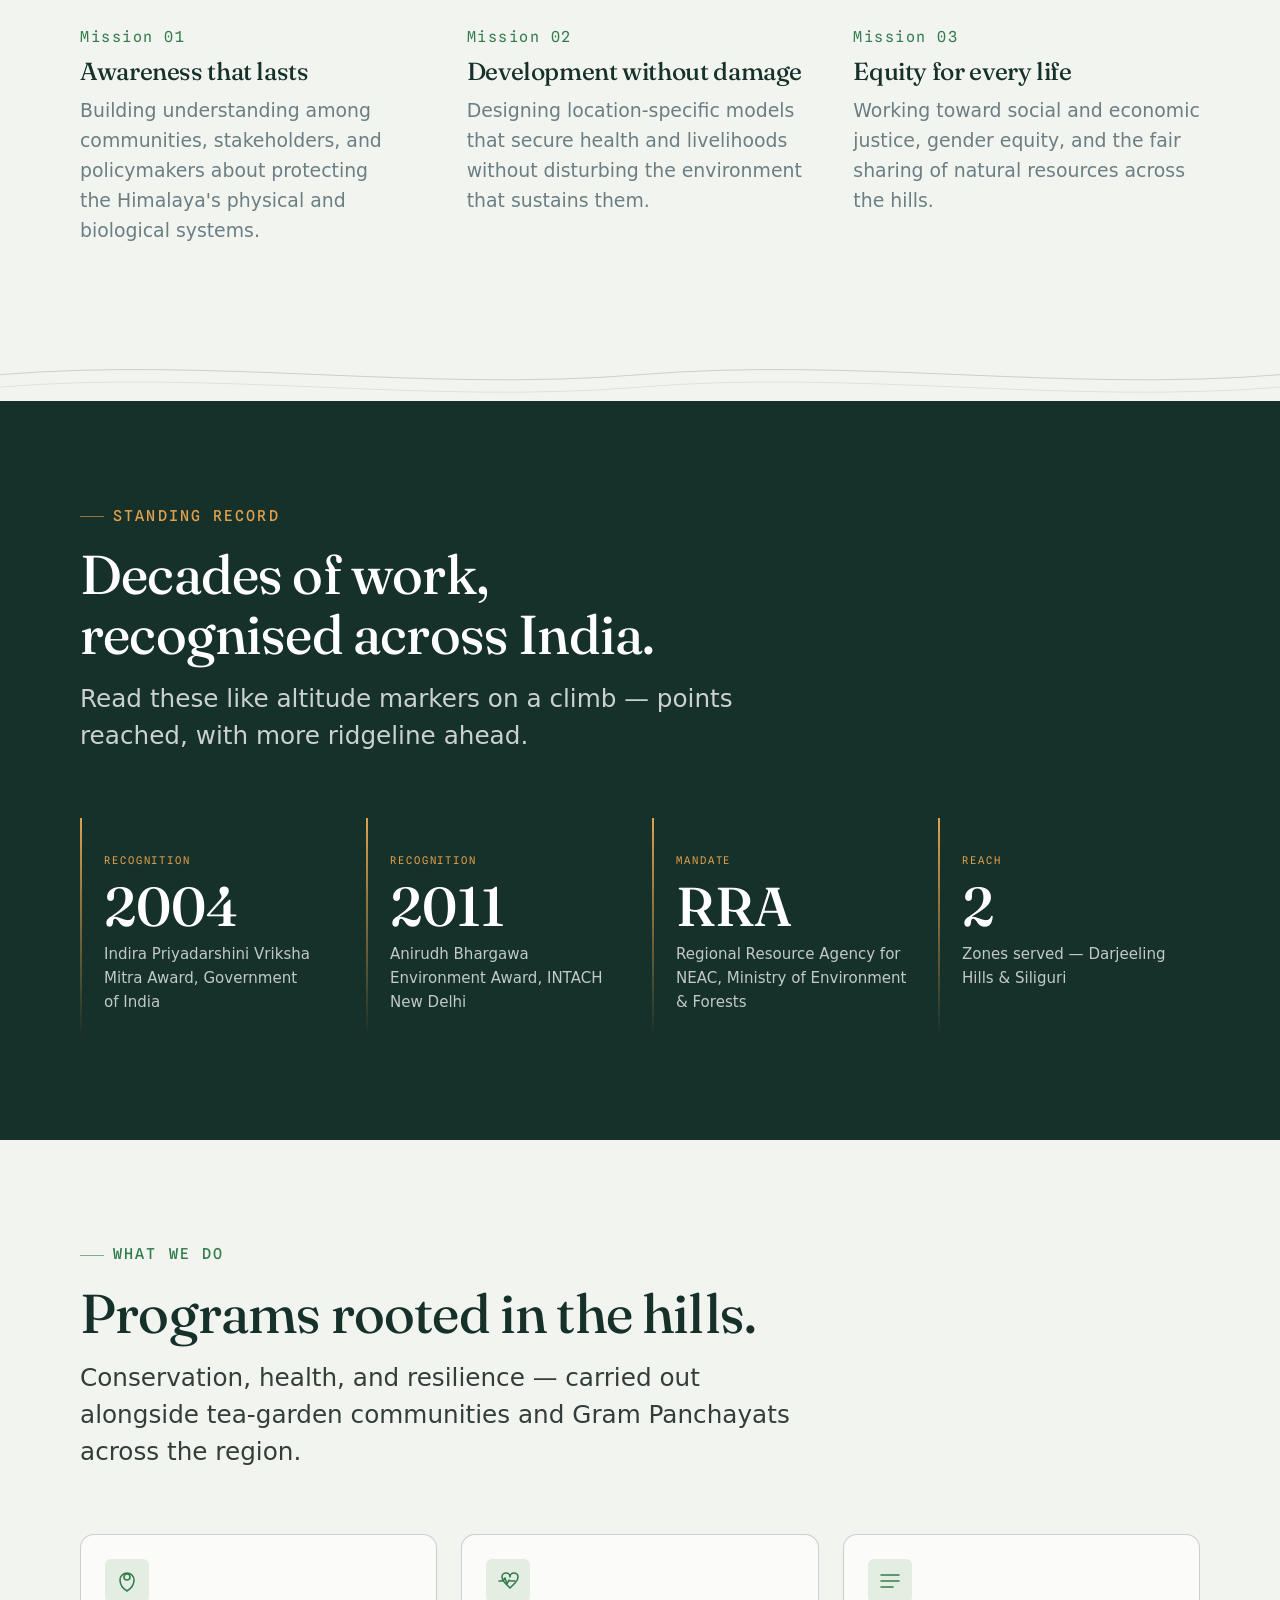
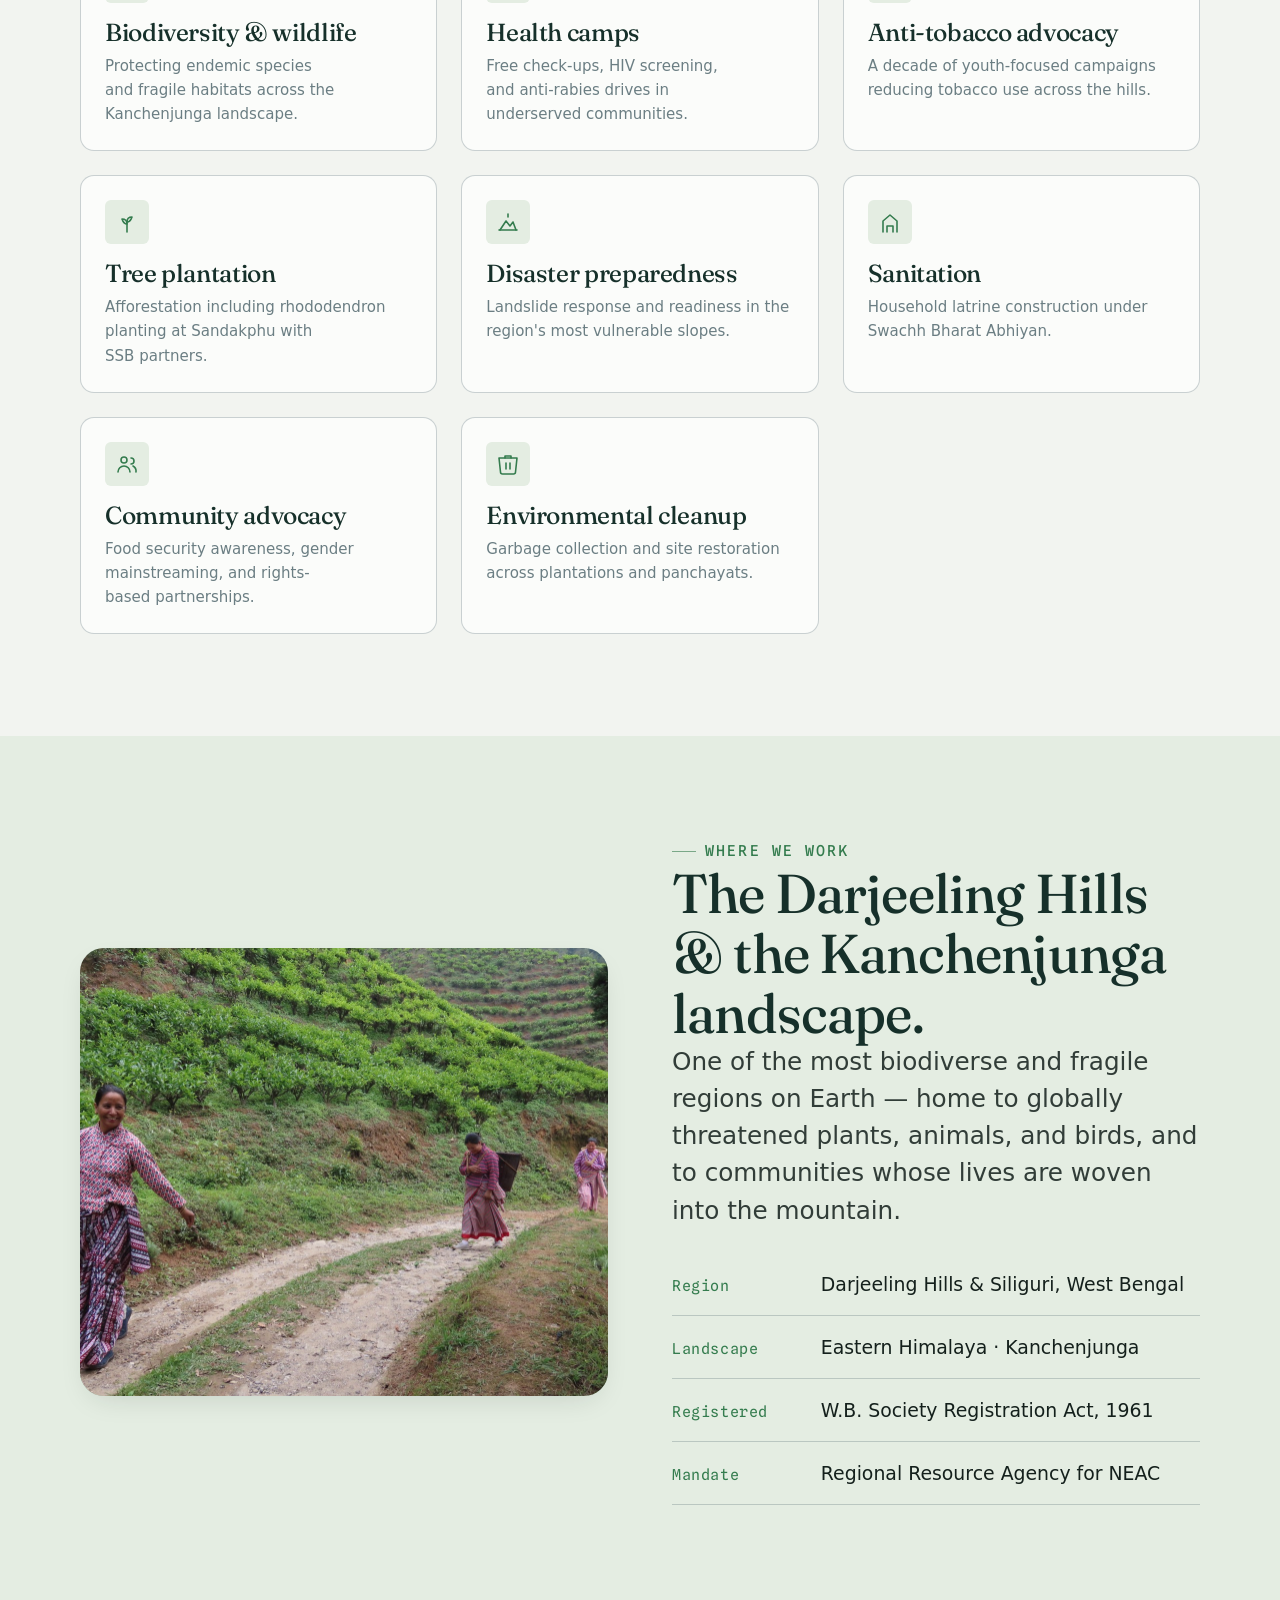
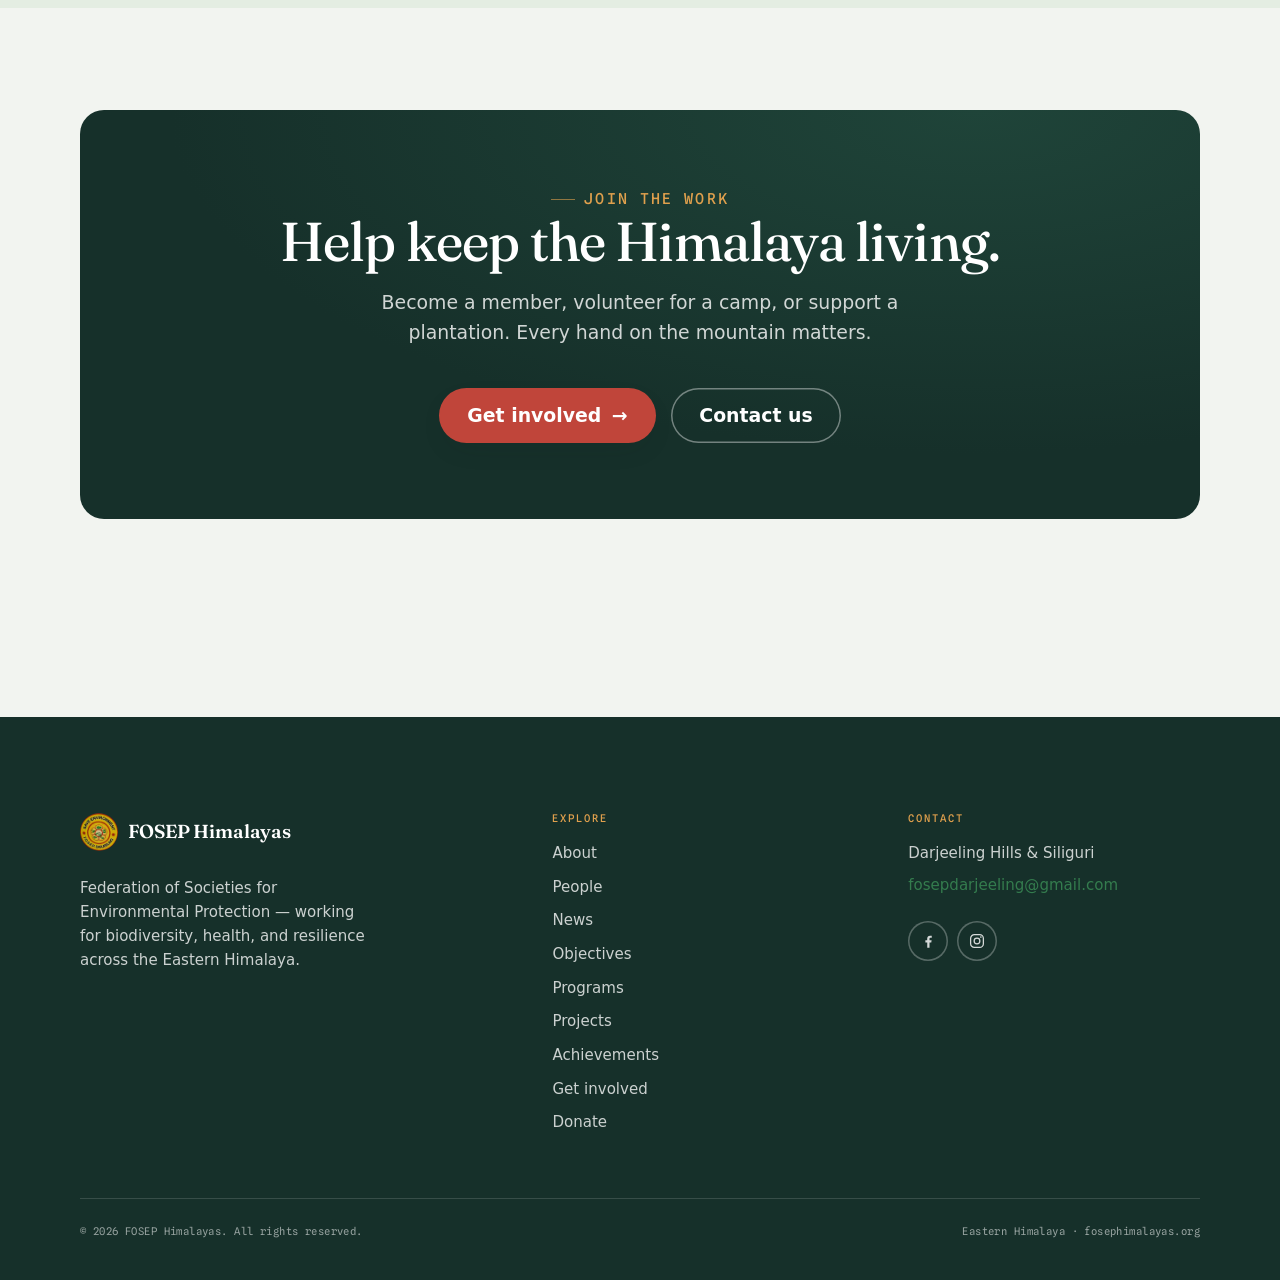
==== commit 506f8c67: "Apply client feedback batch (Tasks A–H) A. People: replace board with the client's 12 members + real" ====
--- a/index.html
+++ b/index.html
@@ -47,6 +47,7 @@
           <li><a class="nav__link" href="pages/news.html">News</a></li>
           <li><a class="nav__link" href="pages/objectives.html">Objectives</a></li>
           <li><a class="nav__link" href="pages/programs.html">Programs</a></li>
+          <li><a class="nav__link" href="pages/projects.html">Projects</a></li>
           <li><a class="nav__link" href="pages/achievements.html">Achievements</a></li>
           <li><a class="nav__link" href="pages/get-involved.html">Get involved</a></li>
           <li><a class="nav__link" href="pages/contact.html">Contact</a></li>
@@ -289,6 +290,7 @@
             <a href="pages/news.html">News</a>
             <a href="pages/objectives.html">Objectives</a>
             <a href="pages/programs.html">Programs</a>
+            <a href="pages/projects.html">Projects</a>
             <a href="pages/achievements.html">Achievements</a>
             <a href="pages/get-involved.html">Get involved</a>
             <a href="pages/donate.html">Donate</a>
@@ -299,7 +301,6 @@
           <h4>Contact</h4>
           <div class="footer__contact">
             <span>Darjeeling Hills &amp; Siliguri</span>
-            <a href="tel:18003132611">Toll free · 1800 313 2611</a>
             <a href="mailto:fosepdarjeeling@gmail.com">fosepdarjeeling@gmail.com</a>
           </div>
             <div class="socials socials--footer"><a class="social" href="https://www.facebook.com/share/1D65cW1Aer/" target="_blank" rel="noopener" aria-label="FOSEP Himalayas on Facebook"><svg viewBox="0 0 24 24" fill="currentColor" aria-hidden="true"><path d="M14 21v-7h2.4l.4-2.9H14V9.2c0-.85.24-1.43 1.46-1.43H17V5.16c-.27-.04-1.2-.11-2.28-.11-2.26 0-3.8 1.38-3.8 3.9v2.18H8.5V14H11v7z"/></svg></a><a class="social" href="https://www.instagram.com/salamander_ark_himalaya?igsh=MWNrcDMzOWppZ3k4Yg==" target="_blank" rel="noopener" aria-label="FOSEP Himalayas on Instagram"><svg viewBox="0 0 24 24" fill="none" stroke="currentColor" stroke-width="1.7" aria-hidden="true"><rect x="3.5" y="3.5" width="17" height="17" rx="5"/><circle cx="12" cy="12" r="3.8"/><circle cx="17.2" cy="6.8" r="1.1" fill="currentColor" stroke="none"/></svg></a></div>
--- a/assets/css/components.css
+++ b/assets/css/components.css
@@ -713,7 +713,8 @@
 .page-hero.ph-objectives,
 .page-hero.ph-get-involved,
 .page-hero.ph-people,
-.page-hero.ph-news {
+.page-hero.ph-news,
+.page-hero.ph-projects {
   background-image:
     linear-gradient(96deg,
       rgba(242,244,240,0.98) 0%,
@@ -728,6 +729,7 @@
 .ph-about        { --ph-img: url("../img/about-hero.jpg");   --ph-pos: center 30%; }
 .ph-people       { --ph-img: url("../img/fosep-team-photo.jpg"); --ph-pos: center 22%; }
 .ph-news         { --ph-img: url("../img/news-environment-day.jpg"); --ph-pos: center 30%; }
+.ph-projects     { --ph-img: url("../img/green-forest.jpg"); --ph-pos: center 45%; }
 .ph-objectives   { --ph-img: url("../img/teamwork.jpg");     --ph-pos: center 40%; }
 .ph-programs     { --ph-img: url("../img/tea-garden.jpg");   --ph-pos: center 45%; }
 .ph-achievements { --ph-img: url("../img/achievements.jpg"); --ph-pos: center bottom; }
@@ -935,7 +937,7 @@
   background: #E5F0FB;            /* matches the avatar's light-blue background */
   display: grid; place-items: center;
 }
-.person__photo img { width: 100%; height: 100%; object-fit: cover; }
+.person__photo img { width: 100%; height: 100%; object-fit: cover; object-position: center top; }
 .person__photo .person__placeholder { color: var(--fern-600); opacity: 0.5; }
 .person__photo .person__placeholder svg { width: 48px; height: 48px; }
 .person h3 { font-size: var(--step-1); margin-top: var(--space-sm); }
@@ -945,6 +947,50 @@
   color: var(--fern-600); margin-top: 0.3rem;
 }
 .person p { color: var(--text-muted); font-size: var(--step--1); margin-top: 0.5rem; }
+
+/* ============================================================
+   Projects
+   ============================================================ */
+.proj-featured { display: grid; gap: var(--space-lg); margin-top: var(--space-xl); }
+.proj {
+  border: 1px solid var(--line);
+  border-left: 3px solid var(--fern);
+  border-radius: var(--radius);
+  background: var(--surface);
+  padding: var(--space-lg);
+}
+.proj__year {
+  font-family: var(--font-mono);
+  font-size: 0.66rem; letter-spacing: 0.14em; text-transform: uppercase;
+  color: var(--fern-600);
+  display: inline-flex; align-items: center; gap: 0.6em;
+}
+.proj__tag {
+  margin-left: 0.4em; padding: 0.1em 0.6em;
+  border-radius: var(--radius-pill);
+  background: var(--moss-tint); color: var(--fern-600);
+}
+.proj h3 { font-size: var(--step-2); margin-top: 0.5rem; }
+.proj .facts { margin-top: var(--space-md); }
+.proj__about { margin-top: var(--space-md); color: color-mix(in srgb, var(--ink) 86%, transparent); }
+
+/* Legacy project rows (International / National) */
+.proj-rows { margin-top: var(--space-lg); display: grid; }
+.proj-row {
+  display: grid;
+  grid-template-columns: 7rem 1fr;
+  gap: var(--space-md);
+  padding-block: var(--space-md);
+  border-top: 1px solid var(--line);
+  align-items: baseline;
+}
+.proj-row:last-child { border-bottom: 1px solid var(--line); }
+.proj-row__year { font-family: var(--font-mono); font-size: var(--step--1); color: var(--fern-600); letter-spacing: 0.04em; }
+.proj-row__title { font-weight: 600; color: var(--spruce); }
+.proj-row__partner { display: block; margin-top: 0.25rem; font-size: var(--step--1); color: var(--text-muted); }
+@media (max-width: 560px) {
+  .proj-row { grid-template-columns: 1fr; gap: 0.25rem; }
+}
 
 /* ---------- Generic responsive helpers ---------- */
 .grid-2 {
@@ -1055,6 +1101,15 @@
   border-radius: var(--radius-sm);
 }
 .qr-card__note { margin-top: var(--space-md); font-size: var(--step--1); color: var(--text-muted); }
+.give-icon {
+  display: grid; place-items: center;
+  width: 72px; height: 72px;
+  margin: var(--space-md) auto 0;
+  border-radius: 50%;
+  background: var(--moss-tint);
+  color: var(--fern-600);
+}
+.give-icon svg { width: 34px; height: 34px; }
 .qr-card__handle {
   margin-top: 0.4rem;
   font-family: var(--font-mono);
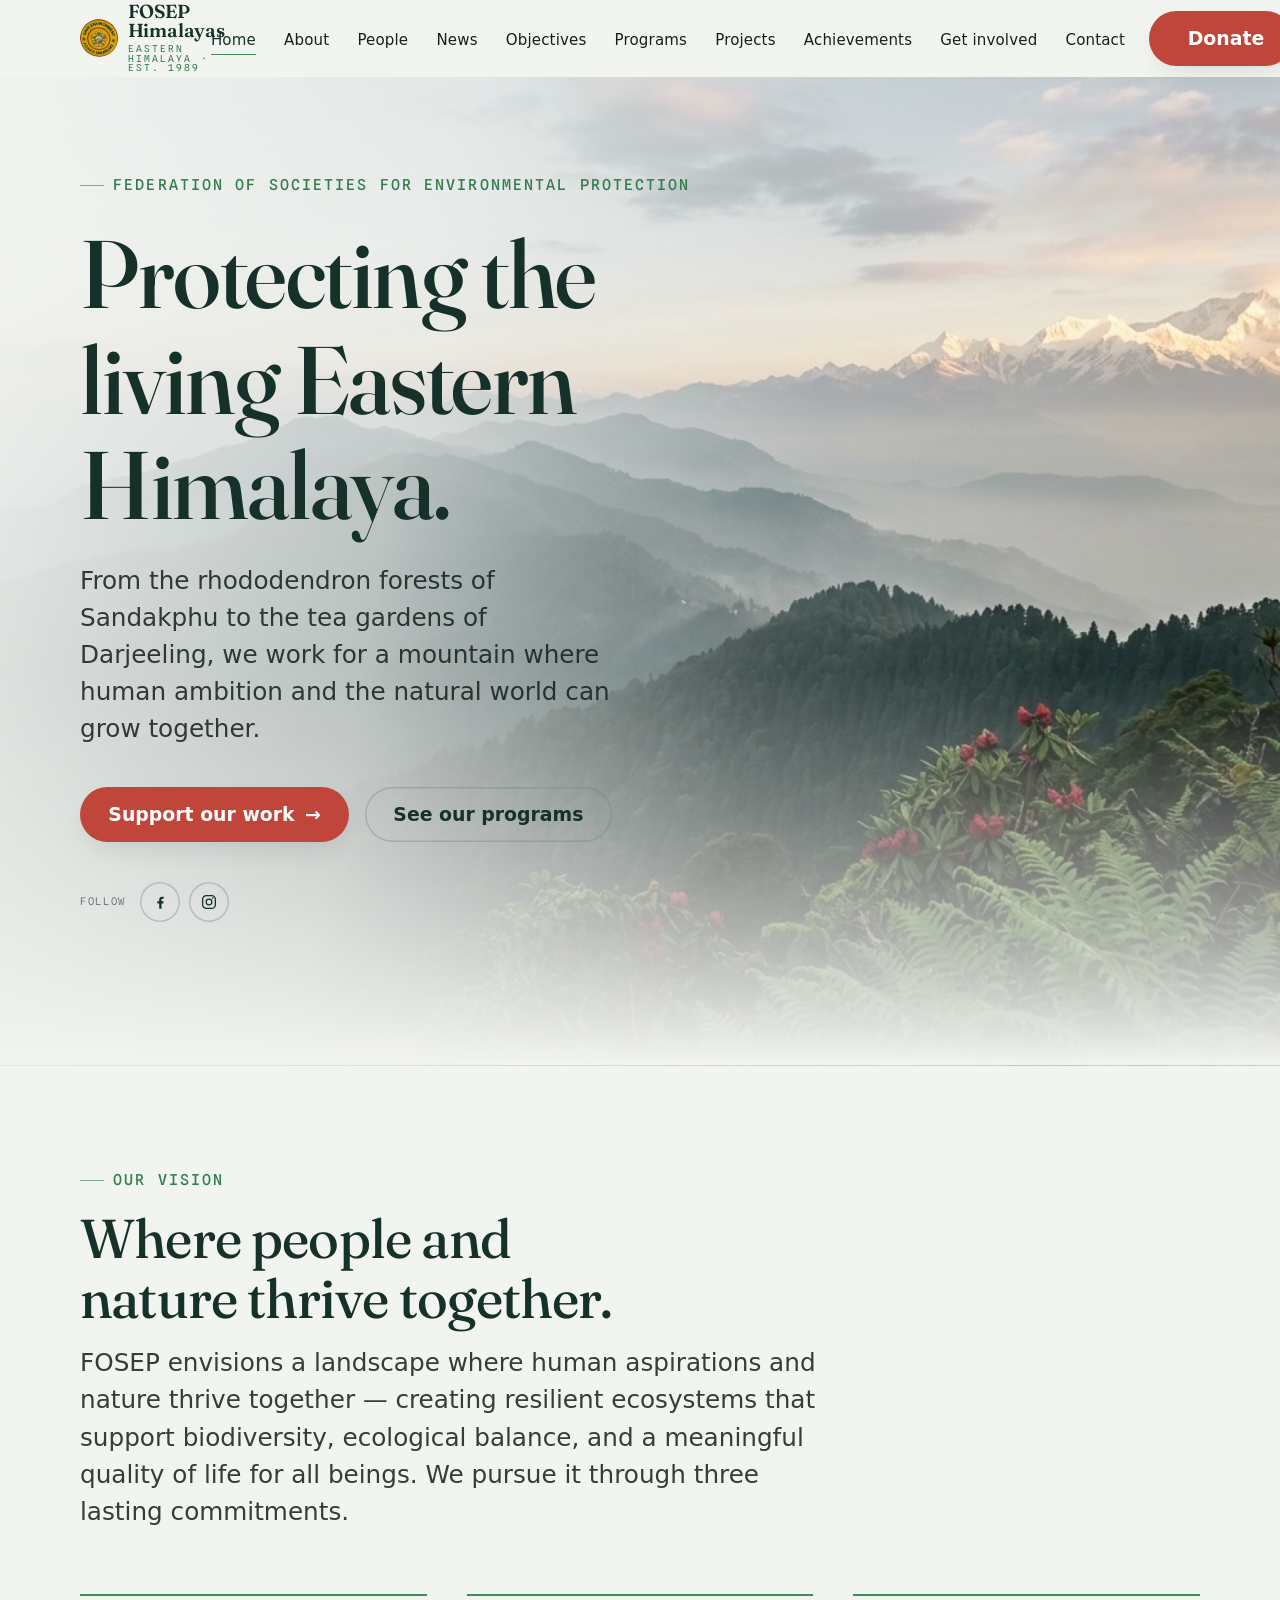
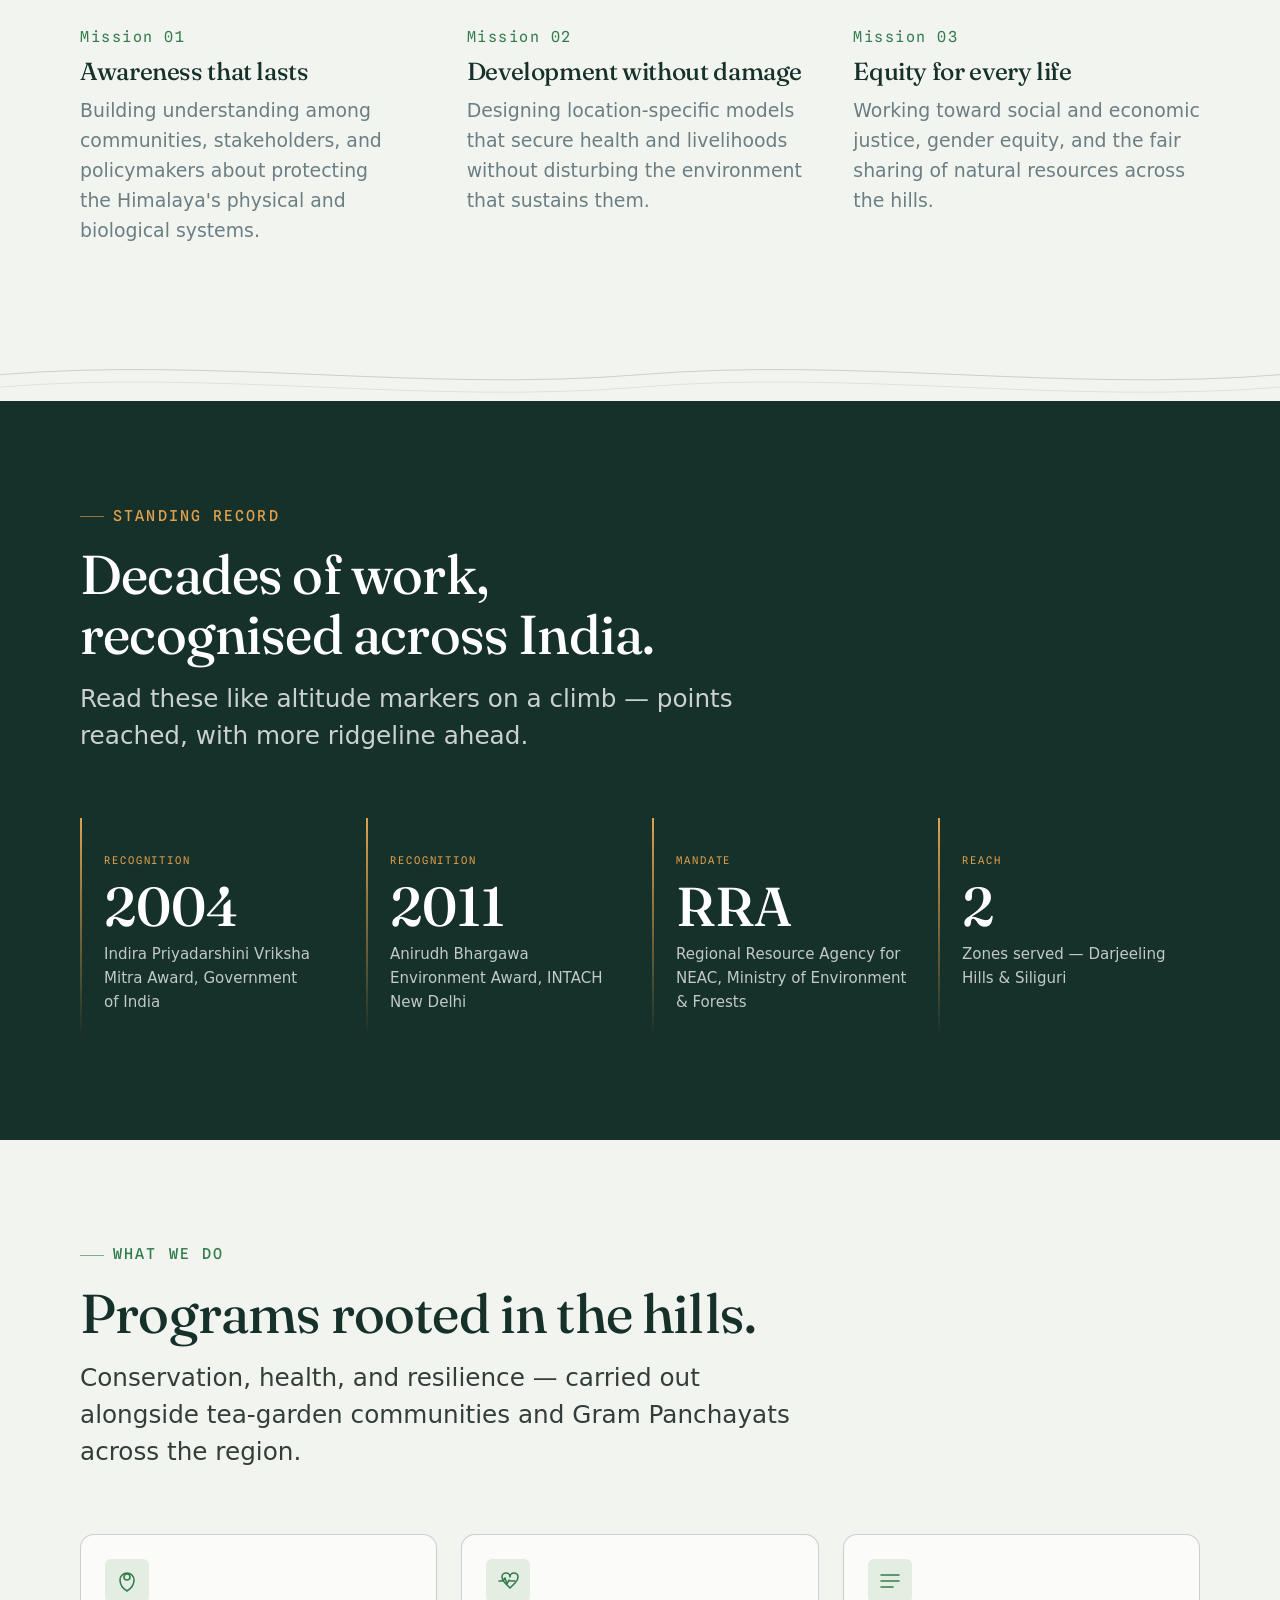
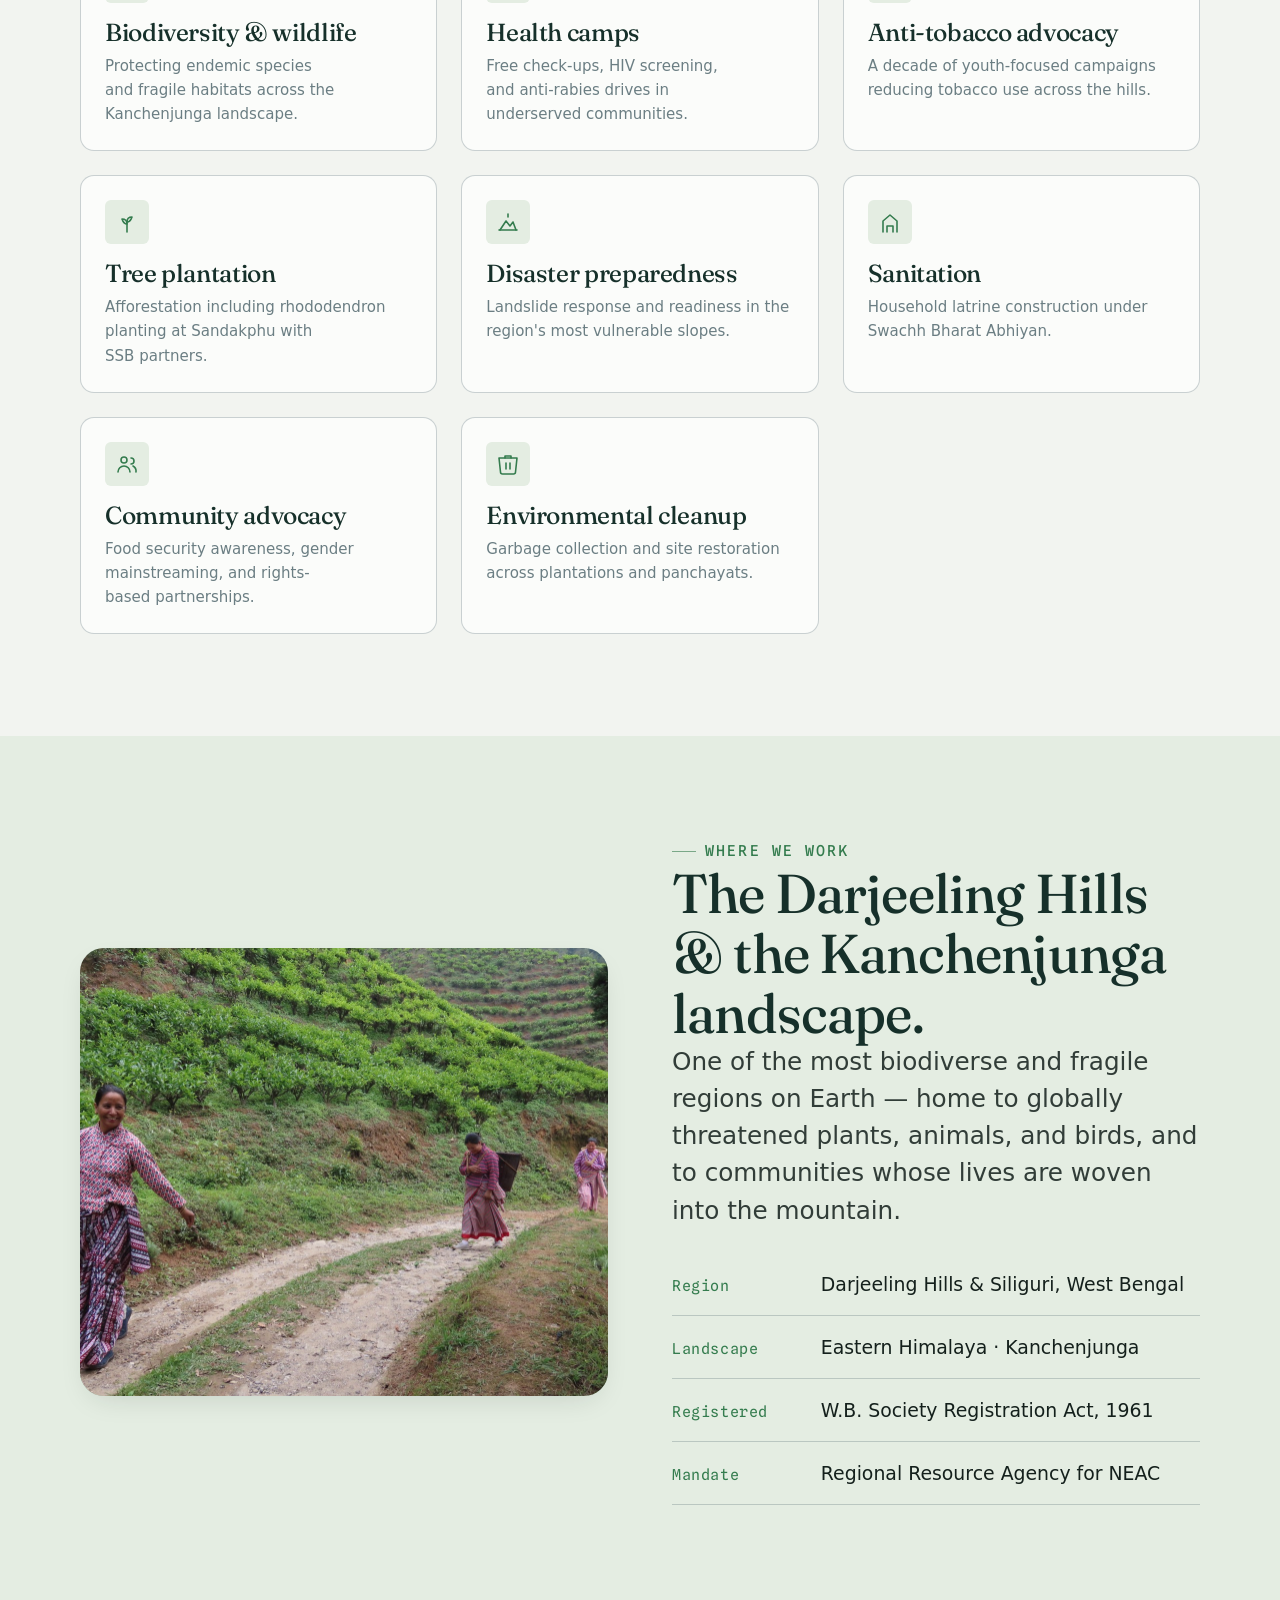
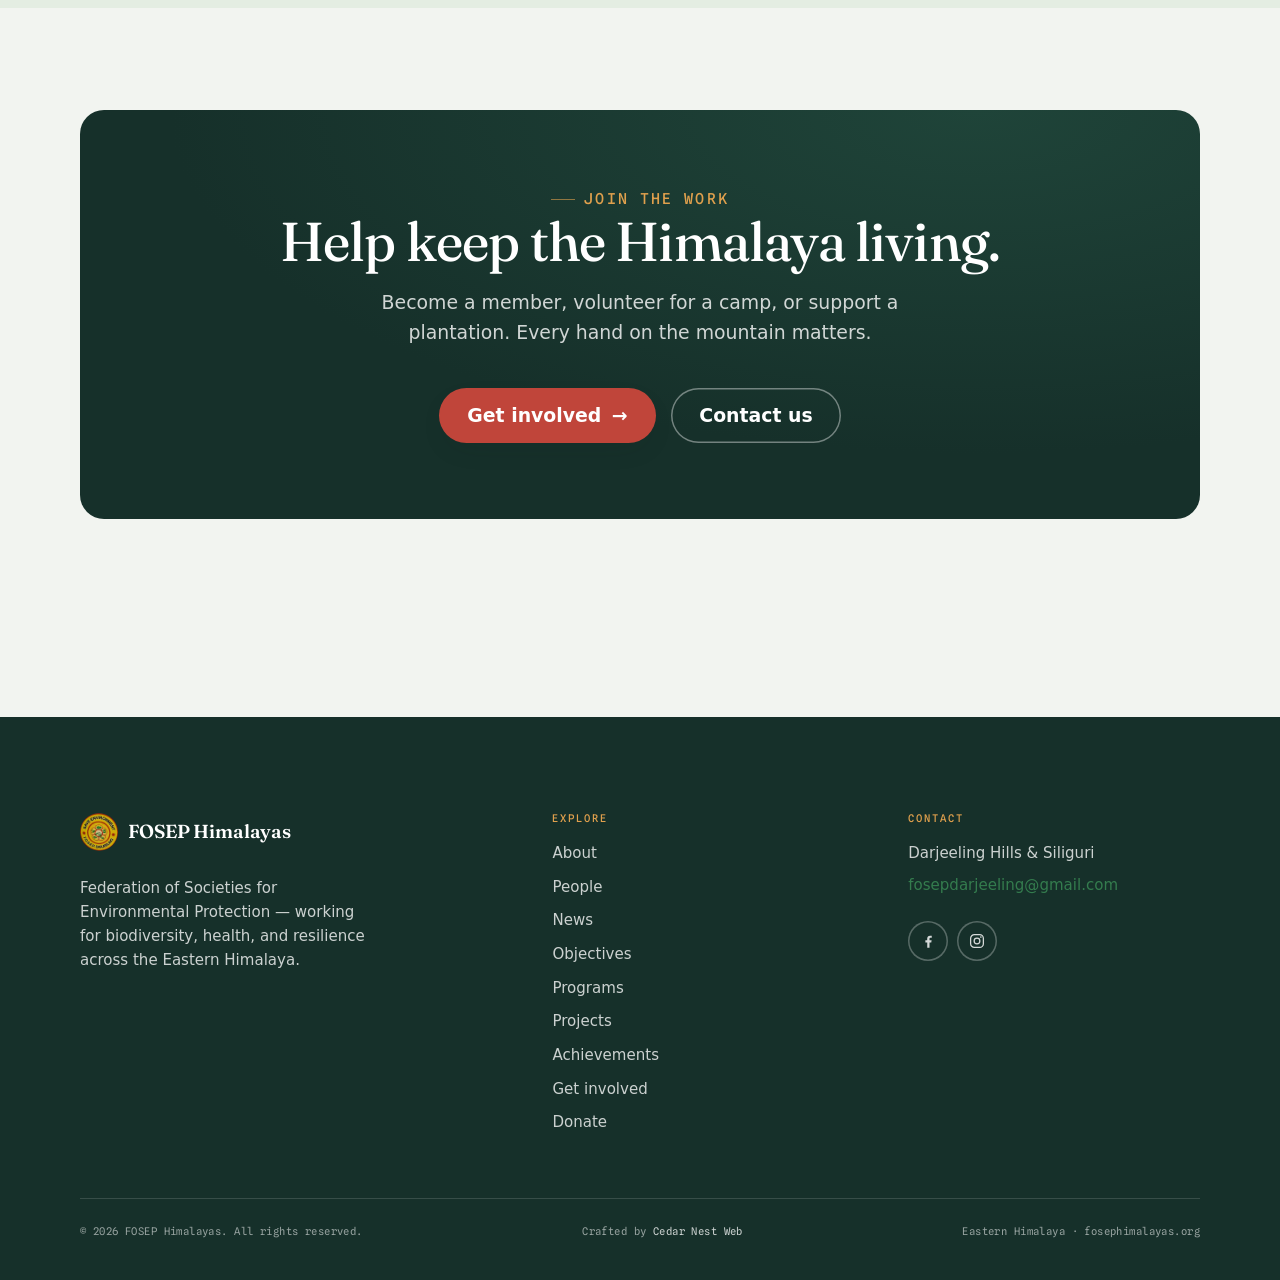
==== commit 1b7abd7c: "Add "Crafted by Cedar Nest Web" credit to all footers Linked to https://cedarnestweb.vercel.app/ on " ====
--- a/index.html
+++ b/index.html
@@ -7,12 +7,19 @@
   <meta name="description" content="The Federation of Societies for Environmental Protection (FOSEP) works across the Darjeeling Hills and Siliguri for biodiversity, health, and community resilience in the Eastern Himalaya.">
   <link rel="icon" href="assets/icons/logo.png" type="image/png">
   <meta name="theme-color" content="#16302A">
-
-  <!-- Open Graph -->
+  <link rel="canonical" href="https://fosephimalayas.org/">
   <meta property="og:type" content="website">
+  <meta property="og:site_name" content="FOSEP Himalayas">
   <meta property="og:title" content="FOSEP Himalayas — Protecting the living Eastern Himalaya">
-  <meta property="og:description" content="Biodiversity, health, and community resilience across the Darjeeling Hills.">
+  <meta property="og:description" content="The Federation of Societies for Environmental Protection (FOSEP) works across the Darjeeling Hills and Siliguri for biodiversity, health, and community resilience in the Eastern Himalaya.">
   <meta property="og:url" content="https://fosephimalayas.org/">
+  <meta property="og:image" content="https://fosephimalayas.org/assets/img/og-cover.jpg">
+  <meta name="twitter:card" content="summary_large_image">
+  <meta name="twitter:title" content="FOSEP Himalayas — Protecting the living Eastern Himalaya">
+  <meta name="twitter:description" content="The Federation of Societies for Environmental Protection (FOSEP) works across the Darjeeling Hills and Siliguri for biodiversity, health, and community resilience in the Eastern Himalaya.">
+  <meta name="twitter:image" content="https://fosephimalayas.org/assets/img/og-cover.jpg">
+  <link rel="apple-touch-icon" href="assets/icons/apple-touch-icon.png">
+  <link rel="manifest" href="site.webmanifest">
 
   <!-- Fonts -->
   <link rel="preconnect" href="https://fonts.googleapis.com">
@@ -24,6 +31,32 @@
   <link rel="stylesheet" href="assets/css/tokens.css">
   <link rel="stylesheet" href="assets/css/base.css">
   <link rel="stylesheet" href="assets/css/components.css">
+
+  <script type="application/ld+json">
+  {
+    "@context": "https://schema.org",
+    "@type": "NGO",
+    "name": "FOSEP Himalayas",
+    "alternateName": "Federation of Societies for Environmental Protection",
+    "url": "https://fosephimalayas.org/",
+    "logo": "https://fosephimalayas.org/assets/icons/icon-512.png",
+    "image": "https://fosephimalayas.org/assets/img/og-cover.jpg",
+    "description": "The Federation of Societies for Environmental Protection (FOSEP) works across the Darjeeling Hills and Siliguri for biodiversity, health, and community resilience in the Eastern Himalaya.",
+    "foundingDate": "1989",
+    "email": "fosepdarjeeling@gmail.com",
+    "areaServed": "Darjeeling Hills & Siliguri, Eastern Himalaya",
+    "address": {
+      "@type": "PostalAddress",
+      "addressRegion": "West Bengal",
+      "addressCountry": "IN",
+      "addressLocality": "Darjeeling"
+    },
+    "sameAs": [
+      "https://www.facebook.com/share/1D65cW1Aer/",
+      "https://www.instagram.com/salamander_ark_himalaya"
+    ]
+  }
+  </script>
 </head>
 <body>
   <a class="skip-link" href="#main">Skip to content</a>
@@ -33,7 +66,7 @@
     <div class="container">
       <nav class="nav" aria-label="Primary">
         <a class="brand" href="index.html" aria-label="FOSEP Himalayas home">
-          <img class="brand__mark" src="assets/icons/logo.png" alt="" width="34" height="34">
+          <img decoding="async" class="brand__mark" src="assets/icons/logo.png" alt="" width="34" height="34">
           <span class="brand__text">
             <span class="brand__name">FOSEP Himalayas</span>
             <span class="brand__sub">Eastern Himalaya · Est. 1989</span>
@@ -237,7 +270,7 @@
       <div class="container">
         <div class="split">
           <div class="split__media" data-reveal>
-            <img src="assets/img/tea-garden.jpg" alt="Tea-garden workers carrying baskets along a path through the hillside plantations of Darjeeling" width="1600" height="900" loading="lazy">
+            <img decoding="async" src="assets/img/tea-garden.jpg" alt="Tea-garden workers carrying baskets along a path through the hillside plantations of Darjeeling" width="1600" height="900" loading="lazy">
           </div>
           <div data-reveal style="--reveal-delay:120ms">
             <span class="eyebrow">Where we work</span>
@@ -276,7 +309,7 @@
       <div class="footer__grid">
         <div>
           <a class="brand" href="index.html" aria-label="FOSEP Himalayas home">
-            <img class="brand__mark" src="assets/icons/logo.png" alt="" width="34" height="34">
+            <img decoding="async" class="brand__mark" src="assets/icons/logo.png" alt="" width="34" height="34">
             <span class="brand__text"><span class="brand__name">FOSEP Himalayas</span></span>
           </a>
           <p class="footer__about">Federation of Societies for Environmental Protection — working for biodiversity, health, and resilience across the Eastern Himalaya.</p>
@@ -309,6 +342,7 @@
 
       <div class="footer__bottom">
         <span>© <span data-year>2026</span> FOSEP Himalayas. All rights reserved.</span>
+        <span>Crafted by <a href="https://cedarnestweb.vercel.app/" target="_blank" rel="noopener">Cedar Nest Web</a></span>
         <span>Eastern Himalaya · fosephimalayas.org</span>
       </div>
     </div>
--- a/assets/css/components.css
+++ b/assets/css/components.css
@@ -459,6 +459,33 @@
   color: var(--text-muted);
   letter-spacing: 0.02em;
 }
+
+/* Obvious "download the PDF" pill link */
+.pdf-link {
+  display: inline-flex;
+  align-items: center;
+  gap: 0.5em;
+  margin-top: 0.7rem;
+  font-family: var(--font-body);
+  font-weight: 600;
+  letter-spacing: 0;
+  color: var(--rhododendron-600);
+  background: color-mix(in srgb, var(--rhododendron) 10%, transparent);
+  padding: 0.55em 1em;
+  border-radius: var(--radius-pill);
+  box-shadow: inset 0 0 0 1.5px color-mix(in srgb, var(--rhododendron) 45%, transparent);
+  transition: background-color var(--dur-fast) var(--ease), color var(--dur-fast) var(--ease),
+              box-shadow var(--dur-fast) var(--ease), transform var(--dur-fast) var(--ease);
+}
+.pdf-link:hover {
+  background: var(--rhododendron);
+  color: #fff;
+  box-shadow: var(--shadow);
+  transform: translateY(-2px);
+}
+.pdf-link svg { width: 1.05em; height: 1.05em; flex: none; }
+.pdf-link .arrow { transition: transform var(--dur-fast) var(--ease); }
+.pdf-link:hover .arrow { transform: translateX(3px); }
 .figure--wide .figure__frame { aspect-ratio: 16 / 7; }
 .figure--photo .figure__frame { aspect-ratio: 3 / 2; }
 
@@ -492,6 +519,15 @@
 .gallery .span-2 { grid-column: span 2; }
 .gallery .span-2 .figure__frame { aspect-ratio: 16 / 9; }
 @media (max-width: 640px) { .gallery .span-2 { grid-column: span 1; } }
+
+/* Even 2-up gallery: two equal tiles per row, full width */
+.gallery--2up {
+  display: grid;
+  grid-template-columns: 1fr 1fr;
+  gap: var(--space-md);
+}
+.gallery--2up .figure__frame { aspect-ratio: 4 / 3; border-radius: var(--radius); }
+@media (max-width: 560px) { .gallery--2up { grid-template-columns: 1fr; } }
 
 /* Even 3-up field gallery: equal tiles, last (short) row centers */
 .gallery--field {
@@ -642,6 +678,8 @@
   font-size: 0.66rem; letter-spacing: 0.04em;
   color: rgba(255,255,255,0.55);
 }
+.footer__bottom a { color: rgba(255,255,255,0.78); }
+.footer__bottom a:hover { color: var(--dawn); }
 
 /* ---------- Scroll reveal ---------- */
 [data-reveal] {
